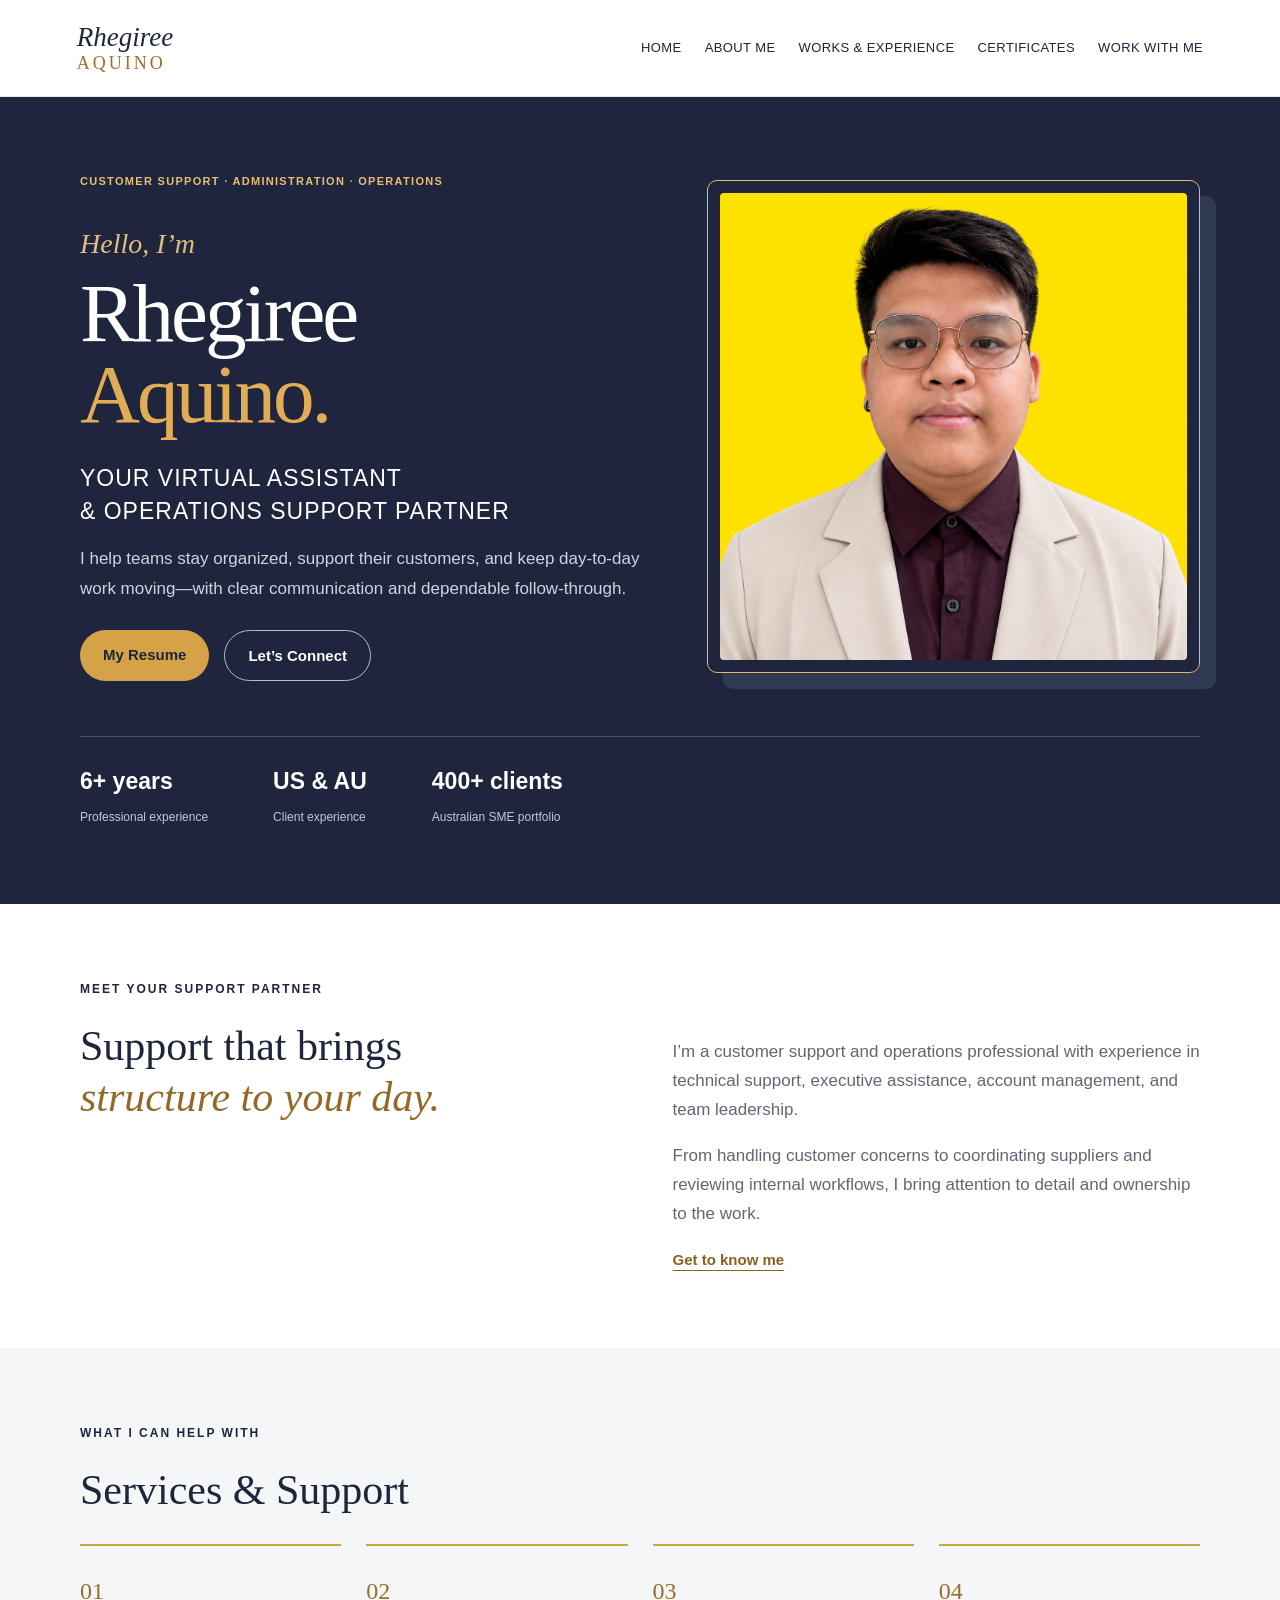
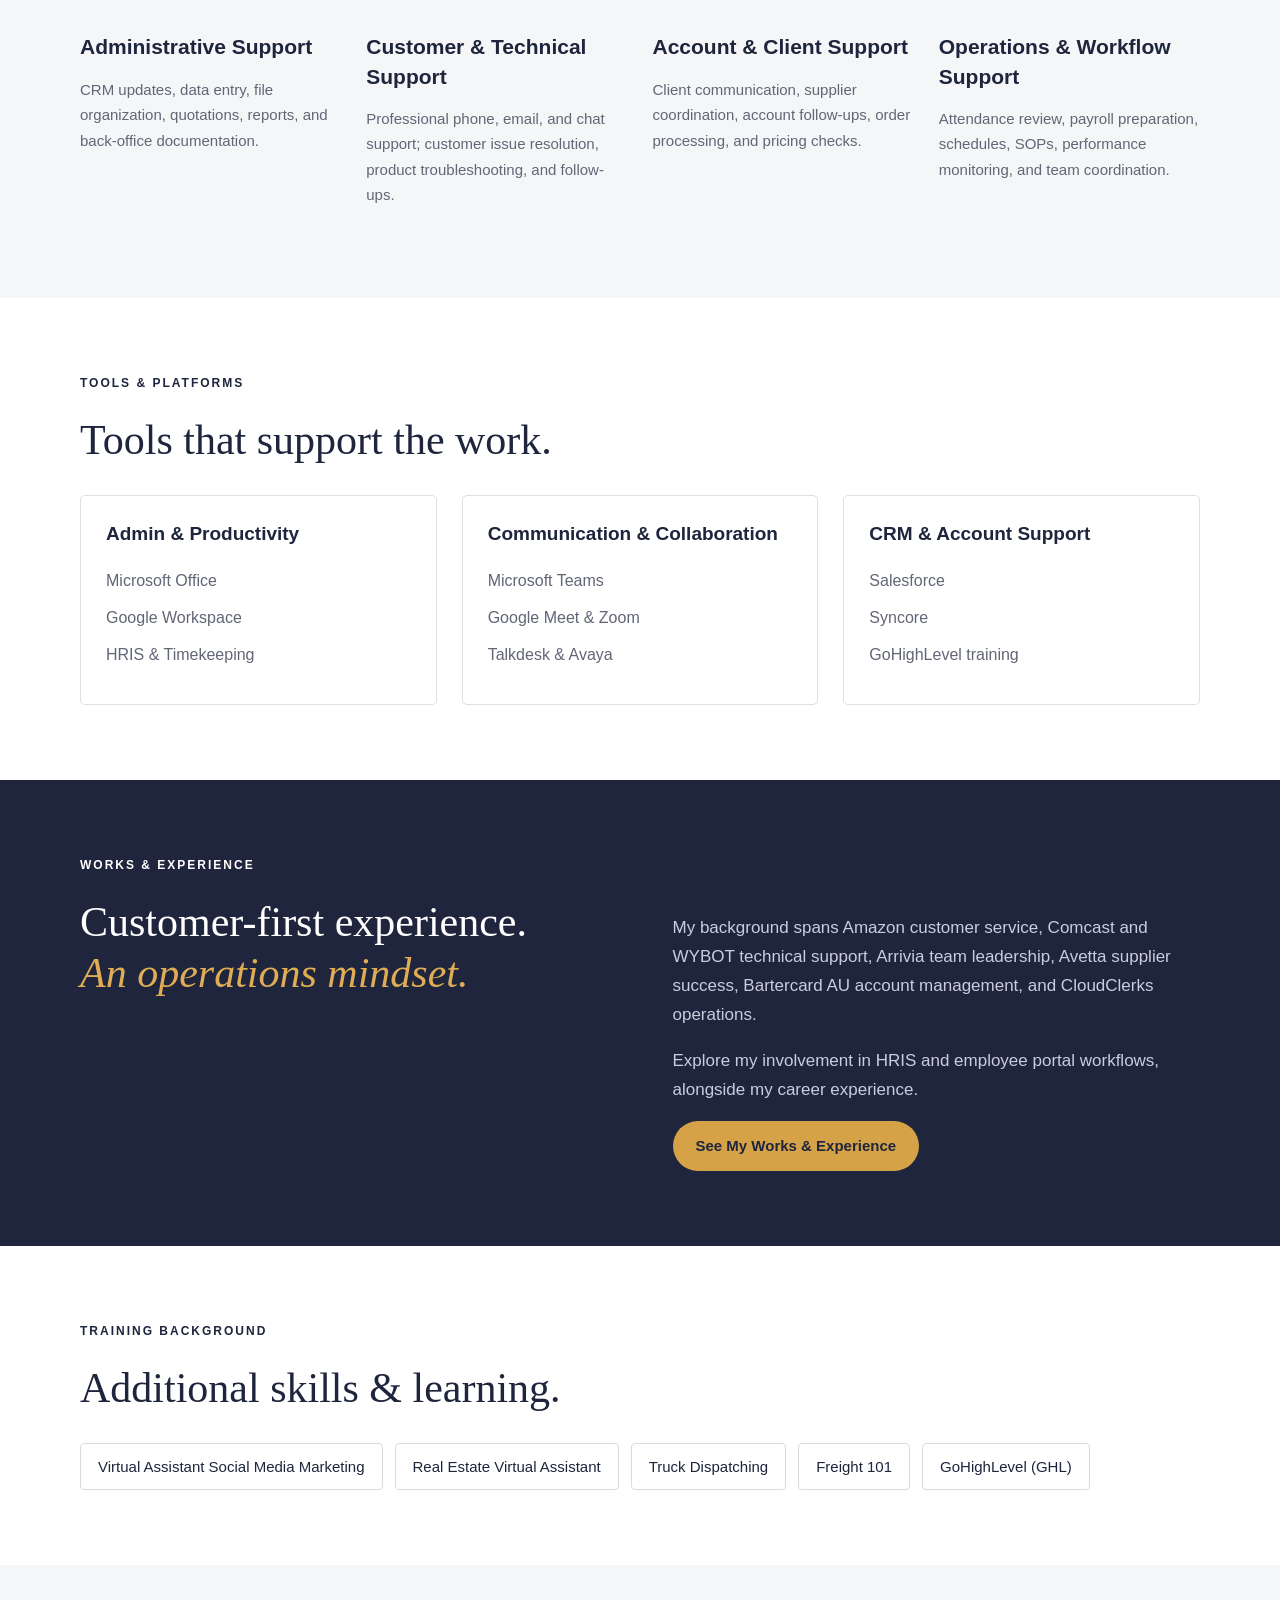
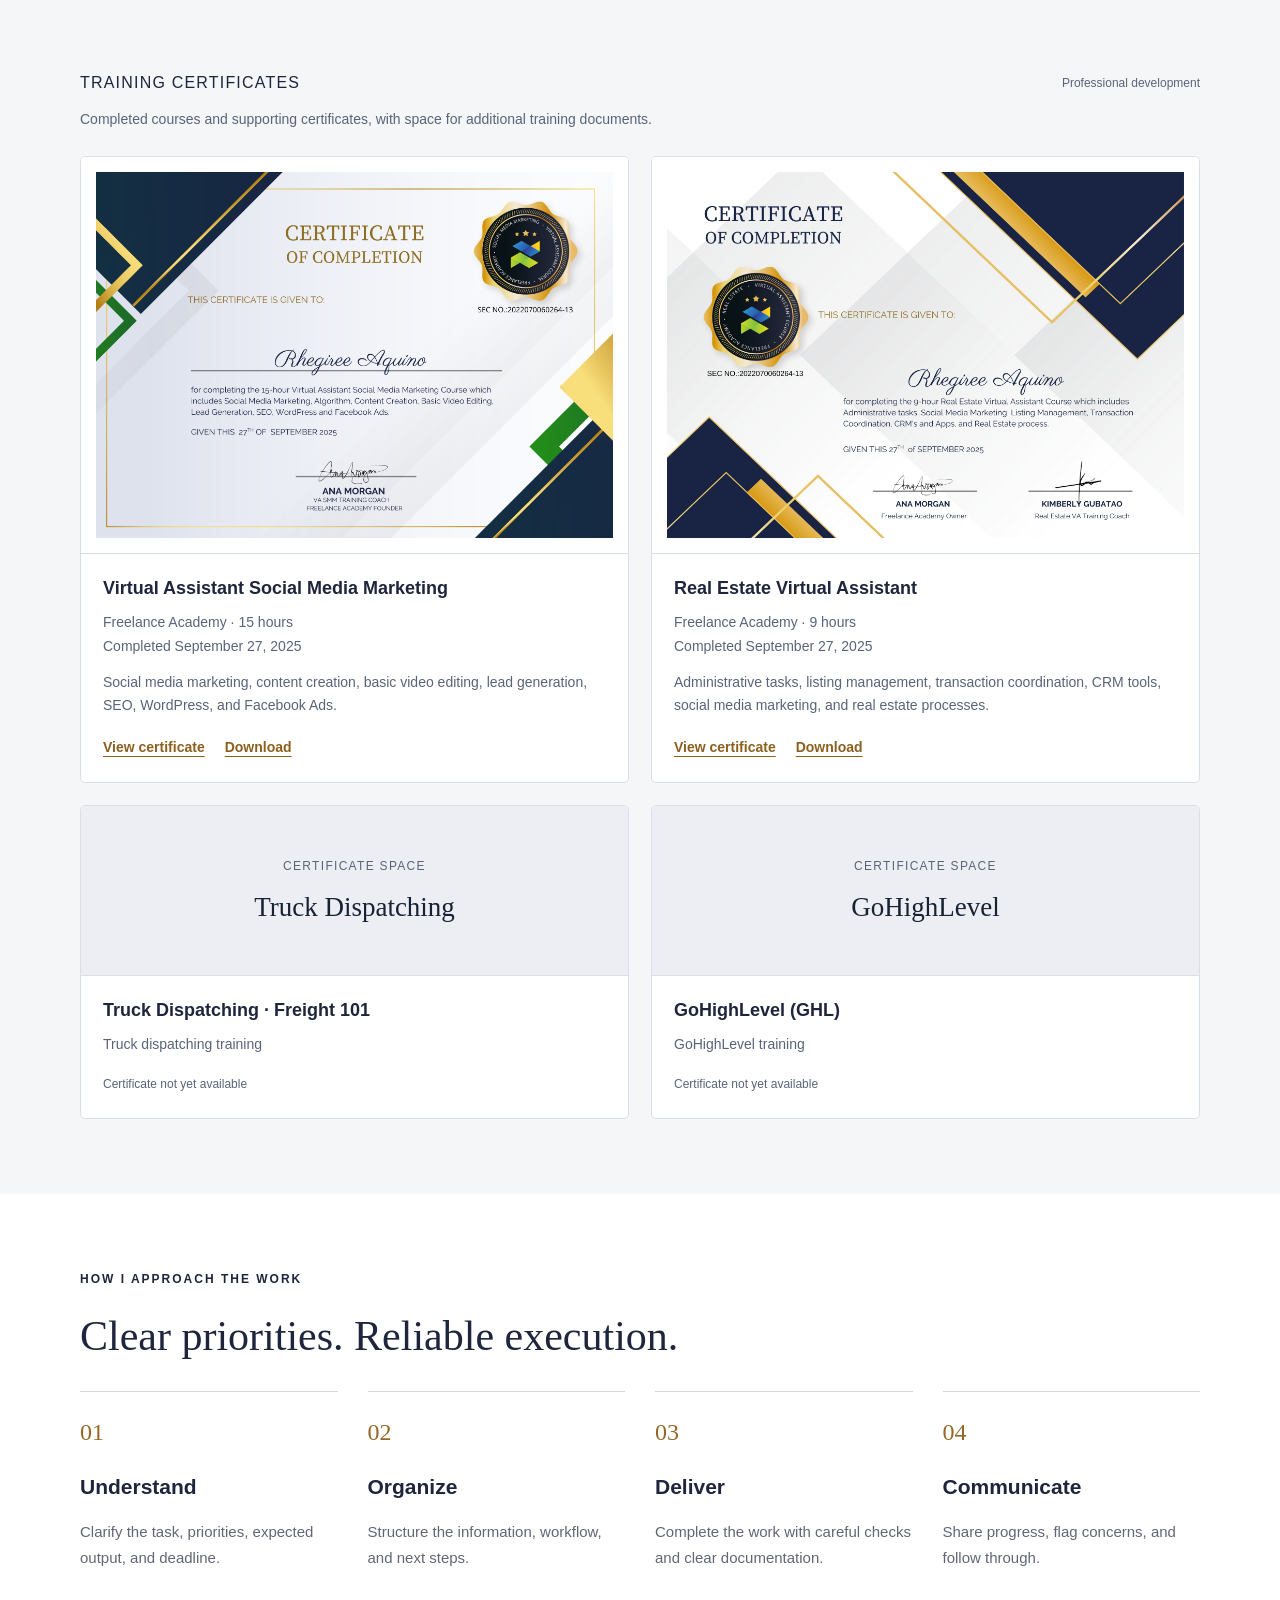
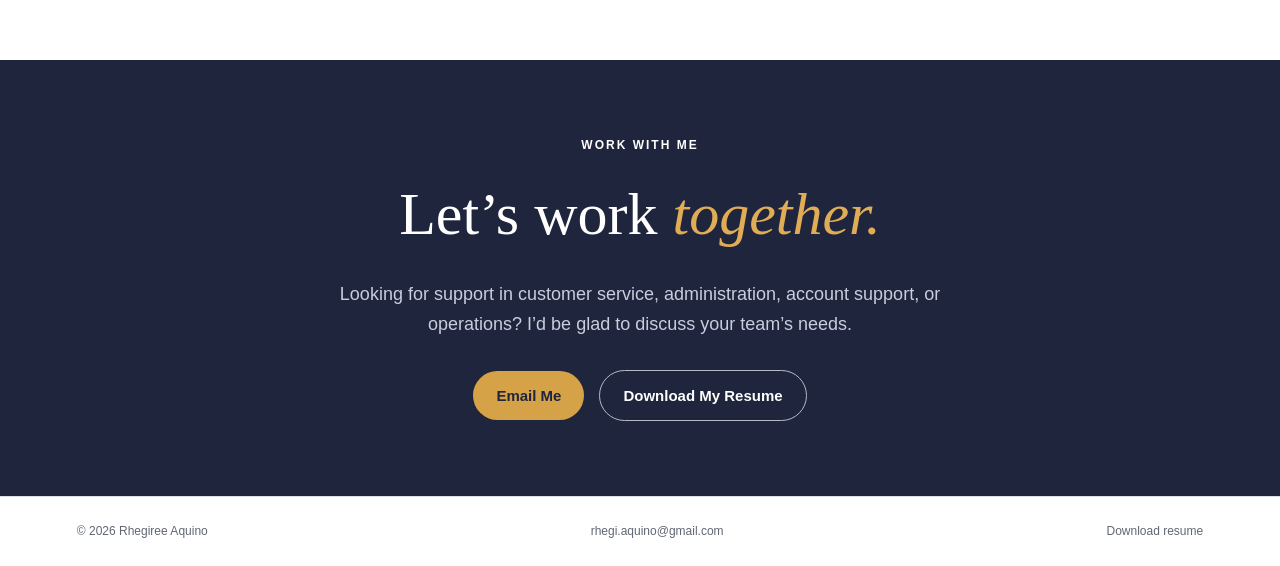
==== index.html @ da898e95 "Publish professional portfolio with resume and training certificates" ====
<!doctype html><html lang="en"><head><meta charset="utf-8"><meta name="viewport" content="width=device-width,initial-scale=1"><title>Rhegiree Aquino | Virtual Assistant &amp; Operations Support</title><meta name="description" content="Rhegiree Aquino’s professional VA portfolio: customer support, administration, operations, project experience, training certificates and downloadable resume."><link rel="icon" href="data:image/svg+xml,%3Csvg xmlns='http://www.w3.org/2000/svg' viewBox='0 0 40 40'%3E%3Crect width='40' height='40' rx='5' fill='%231d253c'/%3E%3Ctext x='7' y='28' font-family='Georgia' font-size='25' fill='%23d3a044'%3ER.%3C/text%3E%3C/svg%3E"><link rel="stylesheet" href="blog.css"><link rel="stylesheet" href="portfolio.css"></head><body><a class="skip" href="#main">Skip to content</a><header class="portfolio-header"><a class="signature" href="index.html">Rhegiree <span>Aquino</span></a><nav aria-label="Main navigation"><a href="index.html">Home</a><a href="profile.html">About Me</a><a href="works.html">Works &amp; Experience</a><a href="index.html#certificates">Certificates</a><a href="contact.html">Work With Me</a></nav></header><main id="main" class="portfolio-main"><section class="portfolio-hero"><div class="portrait-hero-grid"><div class="portrait-hero-copy"><div class="hero-label">CUSTOMER SUPPORT · ADMINISTRATION · OPERATIONS</div><p class="hello">Hello, I’m</p><h1>Rhegiree<br><span>Aquino.</span></h1><h2>Your Virtual Assistant<br>&amp; Operations Support Partner</h2><p class="hero-description">I help teams stay organized, support their customers, and keep day-to-day work moving—with clear communication and dependable follow-through.</p><div class="hero-actions"><a class="gold-button" href="Rhegiree-Aquino-Resume.pdf" download>My Resume</a><a class="light-button" href="contact.html">Let’s Connect</a></div></div><div class="portrait-frame"><img src="rhegiree-aquino.png" alt="Rhegiree Aquino" width="1254" height="1254" fetchpriority="high"></div></div><div class="hero-facts"><div><strong>6+ years</strong><span>Professional experience</span></div><div><strong>US &amp; AU</strong><span>Client experience</span></div><div><strong>400+ clients</strong><span>Australian SME portfolio</span></div></div></section><section class="intro-section"><p class="section-kicker">MEET YOUR SUPPORT PARTNER</p><div class="split"><h2>Support that brings<br><em>structure to your day.</em></h2><div><p>I’m a customer support and operations professional with experience in technical support, executive assistance, account management, and team leadership.</p><p>From handling customer concerns to coordinating suppliers and reviewing internal workflows, I bring attention to detail and ownership to the work.</p><a class="text-link" href="profile.html">Get to know me</a></div></div></section><section class="services-section"><p class="section-kicker">WHAT I CAN HELP WITH</p><h2>Services &amp; Support</h2><div class="services-grid"><article><span class="service-no">01</span><h3>Administrative Support</h3><p>CRM updates, data entry, file organization, quotations, reports, and back-office documentation.</p></article><article><span class="service-no">02</span><h3>Customer &amp; Technical Support</h3><p>Professional phone, email, and chat support; customer issue resolution, product troubleshooting, and follow-ups.</p></article><article><span class="service-no">03</span><h3>Account &amp; Client Support</h3><p>Client communication, supplier coordination, account follow-ups, order processing, and pricing checks.</p></article><article><span class="service-no">04</span><h3>Operations &amp; Workflow Support</h3><p>Attendance review, payroll preparation, schedules, SOPs, performance monitoring, and team coordination.</p></article></div></section><section class="tools-section"><p class="section-kicker">TOOLS &amp; PLATFORMS</p><h2>Tools that support the work.</h2><div class="tool-groups"><article><h3>Admin &amp; Productivity</h3><span>Microsoft Office</span><span>Google Workspace</span><span>HRIS &amp; Timekeeping</span></article><article><h3>Communication &amp; Collaboration</h3><span>Microsoft Teams</span><span>Google Meet &amp; Zoom</span><span>Talkdesk &amp; Avaya</span></article><article><h3>CRM &amp; Account Support</h3><span>Salesforce</span><span>Syncore</span><span>GoHighLevel training</span></article></div></section><section class="work-preview"><p class="section-kicker">WORKS &amp; EXPERIENCE</p><div class="split"><h2>Customer-first experience.<br><em>An operations mindset.</em></h2><div><p>My background spans Amazon customer service, Comcast and WYBOT technical support, Arrivia team leadership, Avetta supplier success, Bartercard AU account management, and CloudClerks operations.</p><p>Explore my involvement in HRIS and employee portal workflows, alongside my career experience.</p><a class="gold-button" href="works.html">See My Works &amp; Experience</a></div></div></section><section class="training-section"><p class="section-kicker">TRAINING BACKGROUND</p><h2>Additional skills &amp; learning.</h2><div class="training-chips"><span>Virtual Assistant Social Media Marketing</span><span>Real Estate Virtual Assistant</span><span>Truck Dispatching</span><span>Freight 101</span><span>GoHighLevel (GHL)</span></div></section><section id="certificates" class="certificates"><div class="section-label"><h2>Training certificates</h2><span>Professional development</span></div><p class="cert-intro">Completed courses and supporting certificates, with space for additional training documents.</p><div class="certificate-grid"><article class="certificate-card"><a class="certificate-image" href="social-media-marketing.png" target="_blank" rel="noopener" aria-label="View Virtual Assistant Social Media Marketing certificate"><img src="social-media-marketing.png" alt="Certificate of completion awarded to Rhegiree Aquino for Virtual Assistant Social Media Marketing, dated September 27, 2025" loading="lazy" width="1888" height="1334"></a><div class="certificate-info"><h3>Virtual Assistant Social Media Marketing</h3><p>Freelance Academy · 15 hours<br>Completed September 27, 2025</p><p>Social media marketing, content creation, basic video editing, lead generation, SEO, WordPress, and Facebook Ads.</p><div class="certificate-actions"><a href="social-media-marketing.png" target="_blank" rel="noopener">View certificate</a><a href="social-media-marketing.png" download>Download</a></div></div></article><article class="certificate-card"><a class="certificate-image" href="real-estate-va.png" target="_blank" rel="noopener" aria-label="View Real Estate Virtual Assistant certificate"><img src="real-estate-va.png" alt="Certificate of completion awarded to Rhegiree Aquino for Real Estate Virtual Assistant, dated September 27, 2025" loading="lazy" width="1888" height="1334"></a><div class="certificate-info"><h3>Real Estate Virtual Assistant</h3><p>Freelance Academy · 9 hours<br>Completed September 27, 2025</p><p>Administrative tasks, listing management, transaction coordination, CRM tools, social media marketing, and real estate processes.</p><div class="certificate-actions"><a href="real-estate-va.png" target="_blank" rel="noopener">View certificate</a><a href="real-estate-va.png" download>Download</a></div></div></article><article class="certificate-card"><div class="certificate-preview"><span>Certificate space</span><p>Truck Dispatching</p></div><div class="certificate-info"><h3>Truck Dispatching · Freight 101</h3><p>Truck dispatching training</p><span>Certificate not yet available</span></div></article><article class="certificate-card"><div class="certificate-preview"><span>Certificate space</span><p>GoHighLevel</p></div><div class="certificate-info"><h3>GoHighLevel (GHL)</h3><p>GoHighLevel training</p><span>Certificate not yet available</span></div></article></div></section><section class="how-section"><p class="section-kicker">HOW I APPROACH THE WORK</p><h2>Clear priorities. Reliable execution.</h2><div class="how-grid"><article><span>01</span><h3>Understand</h3><p>Clarify the task, priorities, expected output, and deadline.</p></article><article><span>02</span><h3>Organize</h3><p>Structure the information, workflow, and next steps.</p></article><article><span>03</span><h3>Deliver</h3><p>Complete the work with careful checks and clear documentation.</p></article><article><span>04</span><h3>Communicate</h3><p>Share progress, flag concerns, and follow through.</p></article></div></section><section class="portfolio-contact"><p class="section-kicker">WORK WITH ME</p><h2>Let’s work <em>together.</em></h2><p>Looking for support in customer service, administration, account support, or operations? I’d be glad to discuss your team’s needs.</p><a class="gold-button" href="mailto:rhegi.aquino@gmail.com">Email Me</a><a class="light-button" href="Rhegiree-Aquino-Resume.pdf" download>Download My Resume</a></section></main><footer><span>© 2026 Rhegiree Aquino</span><a href="mailto:rhegi.aquino@gmail.com">rhegi.aquino@gmail.com</a><a href="Rhegiree-Aquino-Resume.pdf" download>Download resume</a></footer></body></html>
---- blog.css ----
:root{--ink:#172235;--muted:#596479;--blue:#1e45c8;--line:#d9dfe9;--bg:#fff;--paper:#f3f6fc}*{box-sizing:border-box}html{scroll-behavior:smooth}body{margin:0;background:var(--bg);color:var(--ink);font-family:Arial,Helvetica,sans-serif;font-size:16px;line-height:1.7}a{color:inherit;text-decoration:none}a:hover{text-decoration:underline}a:focus-visible{outline:3px solid var(--blue);outline-offset:5px}.skip{position:absolute;top:-60px;padding:10px;background:white}.skip:focus{top:0}header,main,footer{max-width:1250px;margin:auto;padding-inline:5%}.masthead{padding:32px 0 26px;display:flex;align-items:center;gap:25px}.wordmark{font-family:Georgia,serif;font-size:64px;font-weight:bold;letter-spacing:-4px;line-height:1}.wordmark span{color:var(--blue)}.masthead p{color:var(--muted);font-size:14px;line-height:1.5;padding-left:25px;border-left:1px solid var(--line);margin:0}.resume{display:inline-block;padding:10px 17px;background:var(--blue);color:white;border-radius:4px;font-size:14px;font-weight:600}.masthead .resume{margin-left:auto}nav{display:flex;gap:30px;border-top:2px solid var(--ink);border-bottom:1px solid var(--line);padding:14px 0;font-size:14px;flex-wrap:wrap}.intro-strip{display:flex;justify-content:space-between;gap:20px;margin:30px 0 32px;font-size:11px;letter-spacing:1.2px;color:var(--muted)}.intro-strip span:last-child{letter-spacing:0;font-size:12px}.blog-layout{display:grid;grid-template-columns:minmax(0,2.25fr) minmax(240px,1fr);gap:55px}.post{padding:24px 0 30px}.post-meta{display:flex;gap:16px;align-items:center;color:var(--blue);font-size:12px;font-weight:bold;letter-spacing:.3px}.post-meta span{color:var(--muted);font-weight:400}.post h1,.post h3{font-family:Georgia,'Times New Roman',serif;font-weight:400;letter-spacing:-1px;line-height:1.14;margin:17px 0}.post h1{font-size:clamp(36px,4.5vw,58px)}.post h3{font-size:32px}.post p{color:var(--muted);margin:0 0 19px;max-width:630px}.featured{border-bottom:1px solid var(--line);padding-top:0;padding-bottom:38px}.featured>p{font-size:19px}.read{display:inline-block;font-size:14px;font-weight:bold;color:var(--blue);text-decoration:underline;text-underline-offset:5px}.section-label{display:flex;justify-content:space-between;align-items:center;padding-top:33px;gap:15px}.section-label h2{font-size:14px;margin:0;text-transform:uppercase;letter-spacing:1.2px}.section-label span{font-size:12px;color:var(--muted)}#projects{border-bottom:1px solid var(--line)}.two-posts{display:grid;grid-template-columns:1fr 1fr;gap:26px}.two-posts h3{font-size:28px}.two-posts p{font-size:15px}.sidebar{border-left:1px solid var(--line);padding-left:30px}.label{font-size:11px;letter-spacing:1.5px;font-weight:700;color:var(--muted);margin:0 0 20px}.initial{width:85px;height:85px;display:flex;align-items:center;justify-content:center;background:var(--blue);font-family:Georgia,serif;font-size:32px;color:white;border-radius:50%;margin-bottom:22px}.about h2{font-family:Georgia,serif;font-size:28px;font-weight:400;margin:0 0 12px}.about p:not(.label){color:var(--muted);font-size:14px}.sidebar-note{border-top:1px solid var(--line);margin-top:30px;padding-top:25px}.sidebar-note p:not(.label){font-size:14px}.sidebar-note strong{font-weight:600}dl{margin:0}dt{font-family:Georgia,serif;font-size:25px}dd{font-size:12px;color:var(--muted);margin:0 0 19px}.career-note{background:var(--paper);padding:28px;margin-top:20px}.career-note h2{font-family:Georgia,serif;font-size:27px;line-height:1.3;font-weight:400;margin:0 0 15px}.career-note p:not(.label){font-size:15px;color:var(--muted)}.contact{border-top:2px solid var(--ink);margin:55px 0 45px;padding-top:30px;display:grid;grid-template-columns:1.4fr 1fr;gap:45px}.contact h2{font-family:Georgia,serif;font-size:35px;line-height:1.2;font-weight:400;margin:0 0 15px}.contact p:not(.label){font-size:15px;color:var(--muted)}.contact>div:last-child{display:flex;flex-direction:column;align-items:flex-start;gap:15px;justify-content:center}.contact-email{font-size:18px;overflow-wrap:anywhere}footer{border-top:1px solid var(--line);padding-block:20px 30px;display:flex;justify-content:space-between;gap:20px;color:var(--muted);font-size:12px}.article-page{max-width:920px;padding-top:38px}.back{display:inline-block;font-size:14px;color:var(--blue);margin-bottom:36px}.article-page>h1{font-family:Georgia,serif;font-weight:400;font-size:clamp(36px,5vw,57px);line-height:1.12;letter-spacing:-1.3px;margin:20px 0}.article-deck{font-size:21px;color:var(--muted);line-height:1.6}.byline{font-size:13px;border-bottom:1px solid var(--line);padding:10px 0 24px;margin-bottom:30px;color:var(--muted)}.article-body{font-family:Georgia,serif;font-size:19px;line-height:1.85}.article-body h2{font-size:29px;line-height:1.3;font-weight:400;margin:32px 0 15px}.article-body p{margin:0 0 21px}.article-end{background:var(--paper);padding:25px;margin-top:40px}.article-end h2{font-size:23px;margin:0}.article-end p{color:var(--muted);font-size:15px}.article-end .read{margin-right:25px}.related{padding:35px 0 45px}.related a{display:block;padding:13px 0;border-bottom:1px solid var(--line);font-family:Georgia,serif;font-size:22px}@media(max-width:800px){.blog-layout{gap:30px;grid-template-columns:minmax(0,1.8fr) minmax(200px,1fr)}.sidebar{padding-left:20px}.two-posts{grid-template-columns:1fr;gap:0}.two-posts .post:first-child{border-bottom:1px solid var(--line)}.contact{gap:25px}}@media(max-width:600px){header,main,footer{padding-inline:6%}.masthead{padding-top:24px;gap:15px;flex-wrap:wrap}.wordmark{font-size:50px}.masthead p{padding-left:16px;font-size:12px}.masthead .resume{font-size:12px;padding:8px 12px}nav{gap:12px 20px;font-size:13px}.intro-strip{margin-block:25px;flex-direction:column;gap:7px}.blog-layout{grid-template-columns:1fr}.post h1{font-size:41px}.post h3{font-size:30px}.section-label{align-items:flex-start;flex-direction:column;gap:5px}.sidebar{border-left:0;border-top:1px solid var(--line);padding:28px 0 0}.about{background:var(--paper);padding:24px}.contact{grid-template-columns:1fr;gap:15px}.contact h2{font-size:30px}.contact-email{font-size:17px}footer{flex-direction:column;gap:5px}.article-body{font-size:18px}.article-page>h1{font-size:39px}.article-deck{font-size:19px}.post-meta{flex-wrap:wrap;gap:5px 14px}}@media(prefers-reduced-motion:reduce){html{scroll-behavior:auto}}

.certificates{margin-top:45px;padding-top:8px}.cert-intro{font-size:14px;color:#596479;margin:15px 0 24px}.certificate-grid{display:grid;grid-template-columns:1fr 1fr;gap:22px}.certificate-card{border:1px solid #d9dfe9;border-radius:5px;overflow:hidden;background:white}.certificate-preview{min-height:170px;display:flex;flex-direction:column;justify-content:center;align-items:center;padding:25px;background:#f3f6fc;border-bottom:1px solid #d9dfe9;text-align:center}.certificate-preview>span{font-size:12px;text-transform:uppercase;letter-spacing:1.3px;color:#596479}.certificate-preview>p{font-family:Georgia,serif;font-size:27px;line-height:1.3;color:#172235;margin:14px 0 0}.certificate-info{padding:22px}.certificate-info h3{font-size:18px;line-height:1.4;margin:0 0 10px}.certificate-info p{font-size:14px;color:#596479;margin:0 0 12px}.certificate-info>span{font-size:12px;color:#596479}.certificates .section-label{display:flex;justify-content:space-between;gap:20px;align-items:center}.certificates .section-label h2{font-size:14px;margin:0;text-transform:uppercase;letter-spacing:1.2px}.certificates .section-label>span{font-size:12px;color:#596479}@media(max-width:600px){.certificate-grid{grid-template-columns:1fr}.certificates .section-label{flex-direction:column;align-items:flex-start;gap:8px}.certificate-preview{min-height:150px}}

.certificate-image{display:block;background:#f3f6fc;border-bottom:1px solid #d9dfe9;padding:12px}.certificate-image img{display:block;width:100%;height:auto;object-fit:contain}.certificate-actions{display:flex;gap:20px;flex-wrap:wrap;margin-top:18px}.certificate-actions a{font-size:14px;font-weight:600;color:#1e45c8;text-decoration:underline;text-underline-offset:4px}

.profile-actions{display:flex;gap:25px;align-items:center;flex-wrap:wrap;margin:25px 0 35px}.blog-experience>h2{font-family:Georgia,serif;font-size:30px;font-weight:400}.blog-experience article{padding:24px 0;border-bottom:1px solid #d9dfe9}.blog-experience .when{font-size:12px;letter-spacing:1px;color:#596479;margin-bottom:8px}.blog-experience h3{font-size:21px;margin:0 0 6px}.blog-experience .company{font-size:14px;font-weight:bold;color:#1e45c8;margin:0 0 10px}.blog-experience article p:last-child{font-size:16px;color:#596479;margin-bottom:0}.blog-experience summary{padding:20px 0;cursor:pointer;color:#1e45c8;font-size:15px;font-weight:600}.article-body h3{font-family:Arial,sans-serif;font-size:19px;margin:25px 0 10px}.article-page>.certificates{margin-bottom:35px}
---- portfolio.css ----
:root{--ink:#1e253c;--muted:#626675;--blue:#8b601e;--paper:#f5f6f8;--gold:#d6a247;--navy:#1e253c}body{background:white;color:var(--ink)}.portfolio-header{max-width:none;padding:22px 6%;display:flex;align-items:center;justify-content:space-between;gap:25px;background:white;border-bottom:1px solid #e5e5e7}.signature{font-family:Georgia,serif;font-size:27px;font-style:italic;line-height:1.15}.signature span{display:block;font-style:normal;font-size:18px;letter-spacing:3px;text-transform:uppercase;color:#9b702b}.portfolio-header nav{border:0;padding:0;gap:23px;font-size:13px;text-transform:uppercase;letter-spacing:.4px}.portfolio-main{max-width:none;padding:0}.portfolio-main>section{padding:75px max(6%,calc((100vw - 1120px)/2))}.portfolio-hero{background:var(--navy);color:white;position:relative}.hero-label,.section-kicker{font-family:Arial,sans-serif;font-size:12px;font-weight:700;letter-spacing:2px;margin:0 0 22px}.hero-label{color:#e5bd76}.hello{font-family:Georgia,serif;font-style:italic;font-size:28px;margin:30px 0 5px;color:#dfbd84}.portfolio-hero h1{font-family:Georgia,serif;font-size:clamp(64px,8.3vw,112px);line-height:.97;letter-spacing:-3px;font-weight:400;margin:0 0 28px}.portfolio-hero h1 span{color:#e0ad56}.portfolio-hero h2{font-family:Arial,sans-serif;position:absolute;left:53%;top:190px;font-size:clamp(22px,2.4vw,34px);line-height:1.4;letter-spacing:1px;font-weight:500;max-width:40%;text-transform:uppercase}.hero-description{position:absolute;left:53%;top:310px;max-width:34%;font-size:18px;color:#cfd3e0;line-height:1.8}.hero-actions{display:flex;gap:15px;flex-wrap:wrap}.gold-button,.light-button{display:inline-block;padding:12px 23px;border-radius:28px;font-size:15px;font-weight:bold}.gold-button{background:var(--gold);color:var(--navy)}.light-button{border:1px solid #b7bac7;color:inherit}.hero-facts{display:flex;gap:65px;margin-top:55px;padding-top:25px;border-top:1px solid #495066}.hero-facts strong{display:block;font-size:23px;font-weight:600}.hero-facts span{font-size:12px;color:#c4c8d5}.split{display:grid;grid-template-columns:1fr 1fr;gap:65px}.portfolio-main h2{font-family:Georgia,serif;font-size:42px;font-weight:400;line-height:1.22;margin:0 0 28px}.portfolio-main h2 em{color:#946926}.split p{color:var(--muted);font-size:17px}.text-link{color:#8b601e;font-size:15px;font-weight:bold;text-decoration:underline;text-underline-offset:5px}.services-section{background:#f5f6f8}.services-grid{display:grid;grid-template-columns:repeat(4,1fr);gap:25px}.services-grid article{border-top:2px solid #d6a247;padding-top:25px}.service-no{font-family:Georgia,serif;font-size:24px;color:#986e2c}.services-grid h3{font-size:21px;line-height:1.4;margin:20px 0 12px}.services-grid p{font-size:15px;color:var(--muted)}.tool-groups{display:grid;grid-template-columns:repeat(3,1fr);gap:25px}.tool-groups article{border:1px solid #dedfe5;padding:25px;border-radius:5px}.tool-groups h3{font-size:19px;line-height:1.4;margin:0 0 20px}.tool-groups span{display:block;font-size:16px;margin:10px 0;color:var(--muted)}.work-preview{background:var(--navy);color:white}.work-preview .split p{color:#c9cddd}.work-preview h2 em{color:#e0ad56}.training-chips{display:flex;gap:12px;flex-wrap:wrap}.training-chips span{padding:10px 17px;border:1px solid #d9dbe3;border-radius:4px;font-size:15px}.portfolio-main>.certificates{margin-top:0;background:#f5f6f8}.certificate-actions a{color:#8b601e}.certificate-preview{background:#eceef3}.certificate-grid{grid-template-columns:repeat(2,1fr)}.certificate-image{padding:15px;background:white}.how-grid{display:grid;grid-template-columns:repeat(4,1fr);gap:30px}.how-grid article{border-top:1px solid #d5d7df;padding-top:20px}.how-grid span{font-family:Georgia,serif;font-size:24px;color:#946926}.how-grid h3{font-size:21px;margin:16px 0 10px}.how-grid p{font-size:15px;color:var(--muted)}.portfolio-contact{background:var(--navy);color:white;text-align:center}.portfolio-contact h2{font-size:60px}.portfolio-contact h2 em{color:#e0ad56}.portfolio-contact p:not(.section-kicker){max-width:640px;margin:0 auto 30px;color:#c9cddd;font-size:18px}.portfolio-contact .light-button{margin-left:15px}.article-page{max-width:1100px;padding-top:60px}.article-page>h1{font-family:Georgia,serif;font-size:55px}.article-page>.section-kicker{color:#8b601e}.resume{background:#d6a247;color:#1e253c;border-radius:28px}.article-body{font-family:Arial,sans-serif;font-size:17px}.article-body h2{font-family:Georgia,serif}.project-grid{display:grid;grid-template-columns:1fr 1fr;gap:25px;margin:35px 0}.project{padding:30px;background:#f5f6f8;border-top:3px solid #d6a247}.project h2{font-family:Georgia,serif;font-weight:400;font-size:28px}.project p{font-size:16px;color:var(--muted)}.project .section-kicker{font-size:11px}.contact-page{padding-bottom:70px}.contact-page h1 em{color:#986e2c}.contact-panel{padding:30px;background:#f5f6f8;margin:35px 0}.contact-panel>a{display:block;margin:13px 0;overflow-wrap:anywhere}.contact-panel .gold-button{display:inline-block}footer{max-width:none;padding:24px 6%;margin-top:45px}.portfolio-main+footer{margin-top:0}.article-page .article-end{margin-bottom:35px}.certificates .section-label h2{font-family:Arial,sans-serif;font-size:16px;margin-bottom:0}@media(max-width:950px){.portfolio-header{flex-direction:column;align-items:flex-start}.portfolio-header nav{gap:15px 22px}.portfolio-hero h2{position:static;max-width:none;font-size:25px;margin:25px 0 15px}.hero-description{position:static;max-width:650px}.services-grid{grid-template-columns:1fr 1fr}.split{gap:35px}.how-grid{grid-template-columns:1fr 1fr}.portfolio-main h2{font-size:35px}}@media(max-width:600px){.portfolio-header nav{font-size:11px;gap:12px 17px}.portfolio-main>section{padding:45px 6%}.hero-label{font-size:10px;letter-spacing:1.2px}.portfolio-hero h1{font-size:68px;letter-spacing:-2px}.portfolio-hero h2{font-size:21px}.hero-description{font-size:16px}.hero-facts{gap:25px;flex-wrap:wrap;margin-top:35px}.hero-facts strong{font-size:20px}.hero-facts span{font-size:11px}.split,.tool-groups,.services-grid,.certificate-grid,.project-grid{grid-template-columns:1fr}.split{gap:15px}.portfolio-main h2{font-size:33px}.portfolio-contact h2{font-size:44px}.portfolio-contact .light-button{margin:15px 0 0}.article-page>h1{font-size:38px}.article-page{padding-top:35px}.how-grid{gap:23px}.how-grid h3{font-size:18px}.project{padding:24px}.certificates .section-label{align-items:flex-start}}

.portfolio-main .portfolio-hero h2{font-family:Arial,sans-serif;font-size:clamp(22px,2.4vw,34px);font-weight:500;line-height:1.4;margin:0}@media(max-width:950px){.portfolio-main .portfolio-hero h2{font-size:25px;margin:25px 0 15px}}@media(max-width:600px){.portfolio-main .portfolio-hero h2{font-size:21px}}

.portrait-hero-grid{display:grid;grid-template-columns:1.15fr 1fr;gap:60px;align-items:center}.portfolio-main .portrait-hero-copy h2{position:static;max-width:none;font-size:23px;margin:25px 0 15px}.portrait-hero-copy .hero-description{position:static;max-width:none;font-size:17px;margin-bottom:25px}.portrait-hero-copy .hero-label{font-size:11px;letter-spacing:1.3px}.portrait-hero-copy h1{font-size:clamp(60px,6.5vw,88px)}.portrait-frame{border:1px solid #e3b66a;padding:12px;border-radius:10px;box-shadow:16px 16px 0 #303952}.portrait-frame img{display:block;width:100%;height:auto;border-radius:4px}.about-portrait{width:230px;height:230px;object-fit:cover;float:right;margin:0 0 25px 35px;border-radius:8px;border:6px solid #d6a247}.blog-experience{clear:both}@media(max-width:950px){.portrait-hero-grid{gap:30px}.portrait-hero-copy h1{font-size:65px}.portfolio-main .portrait-hero-copy h2{font-size:20px}}@media(max-width:680px){.portrait-hero-grid{grid-template-columns:1fr}.portrait-frame{max-width:370px;margin:10px auto 0;box-shadow:9px 9px 0 #303952}.portrait-hero-copy h1{font-size:68px}.about-portrait{float:none;display:block;width:200px;height:200px;margin:0 0 30px}.hero-facts{margin-top:38px}}
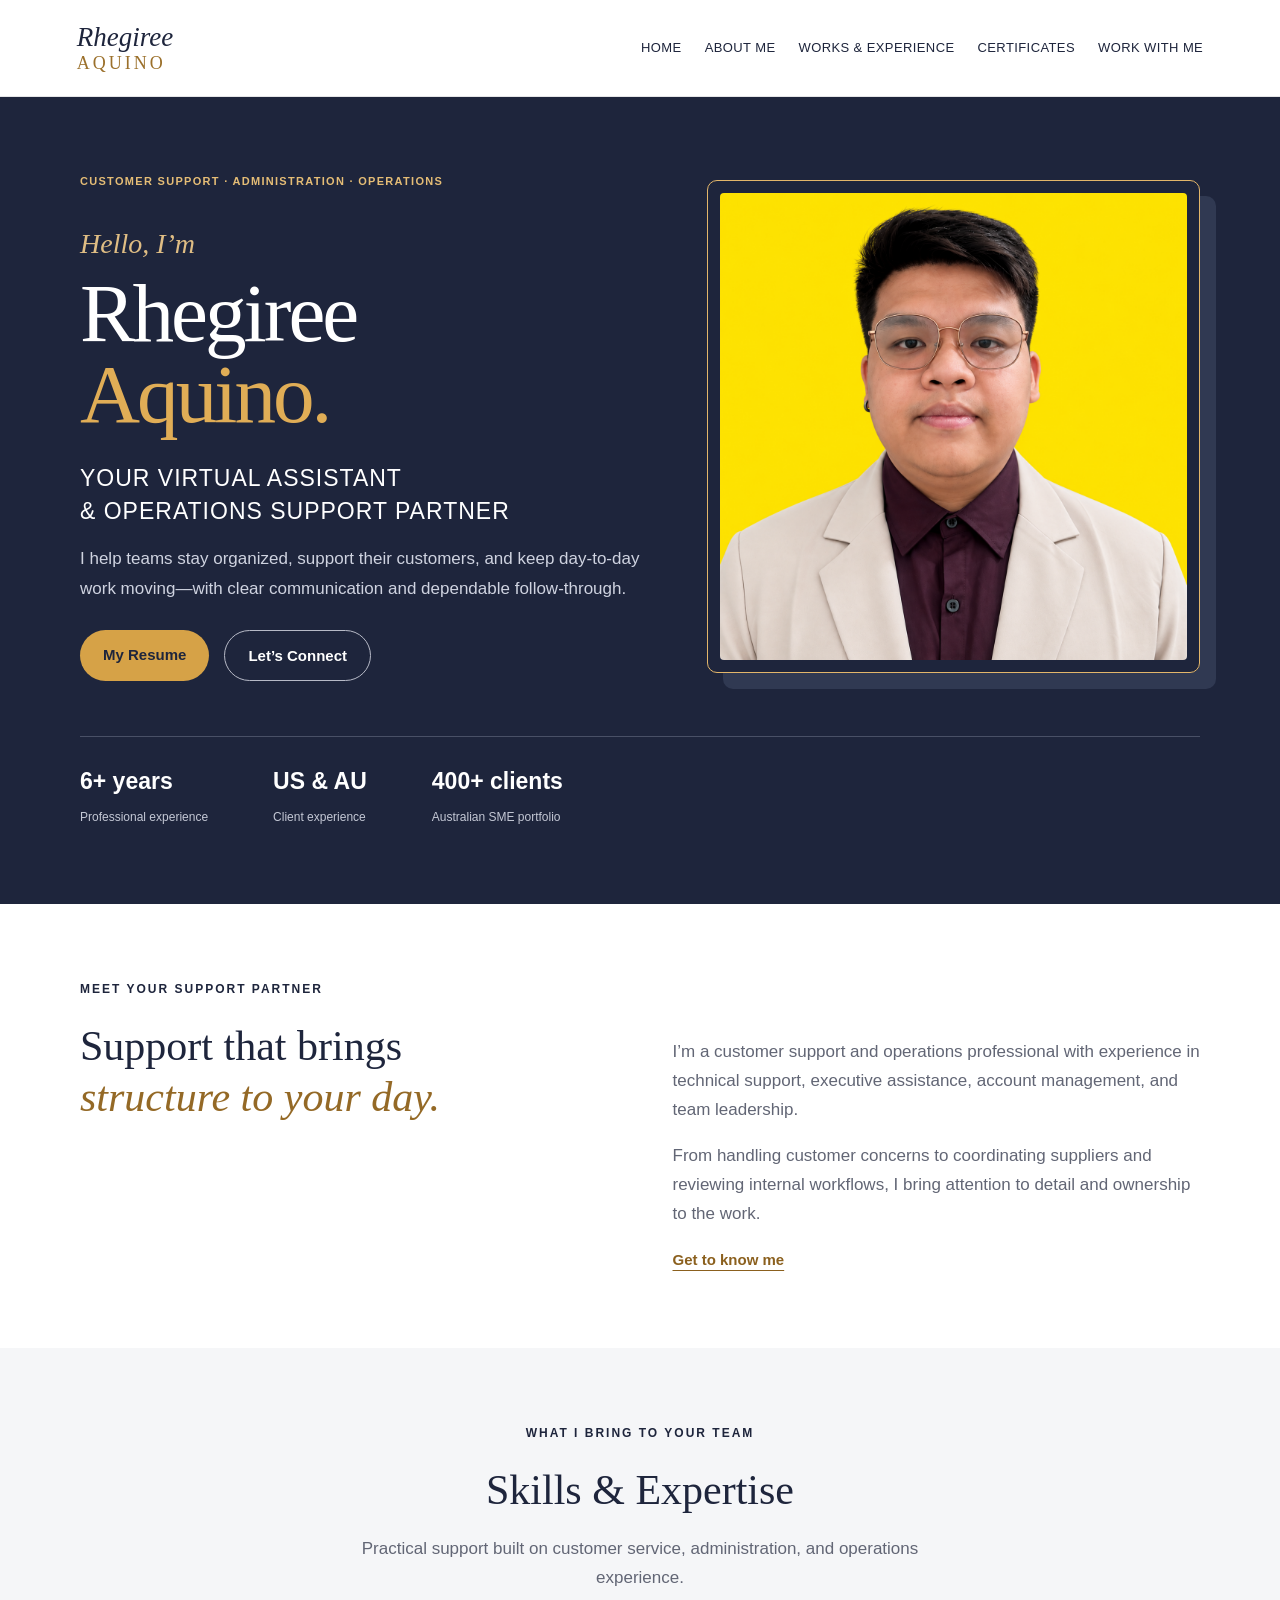
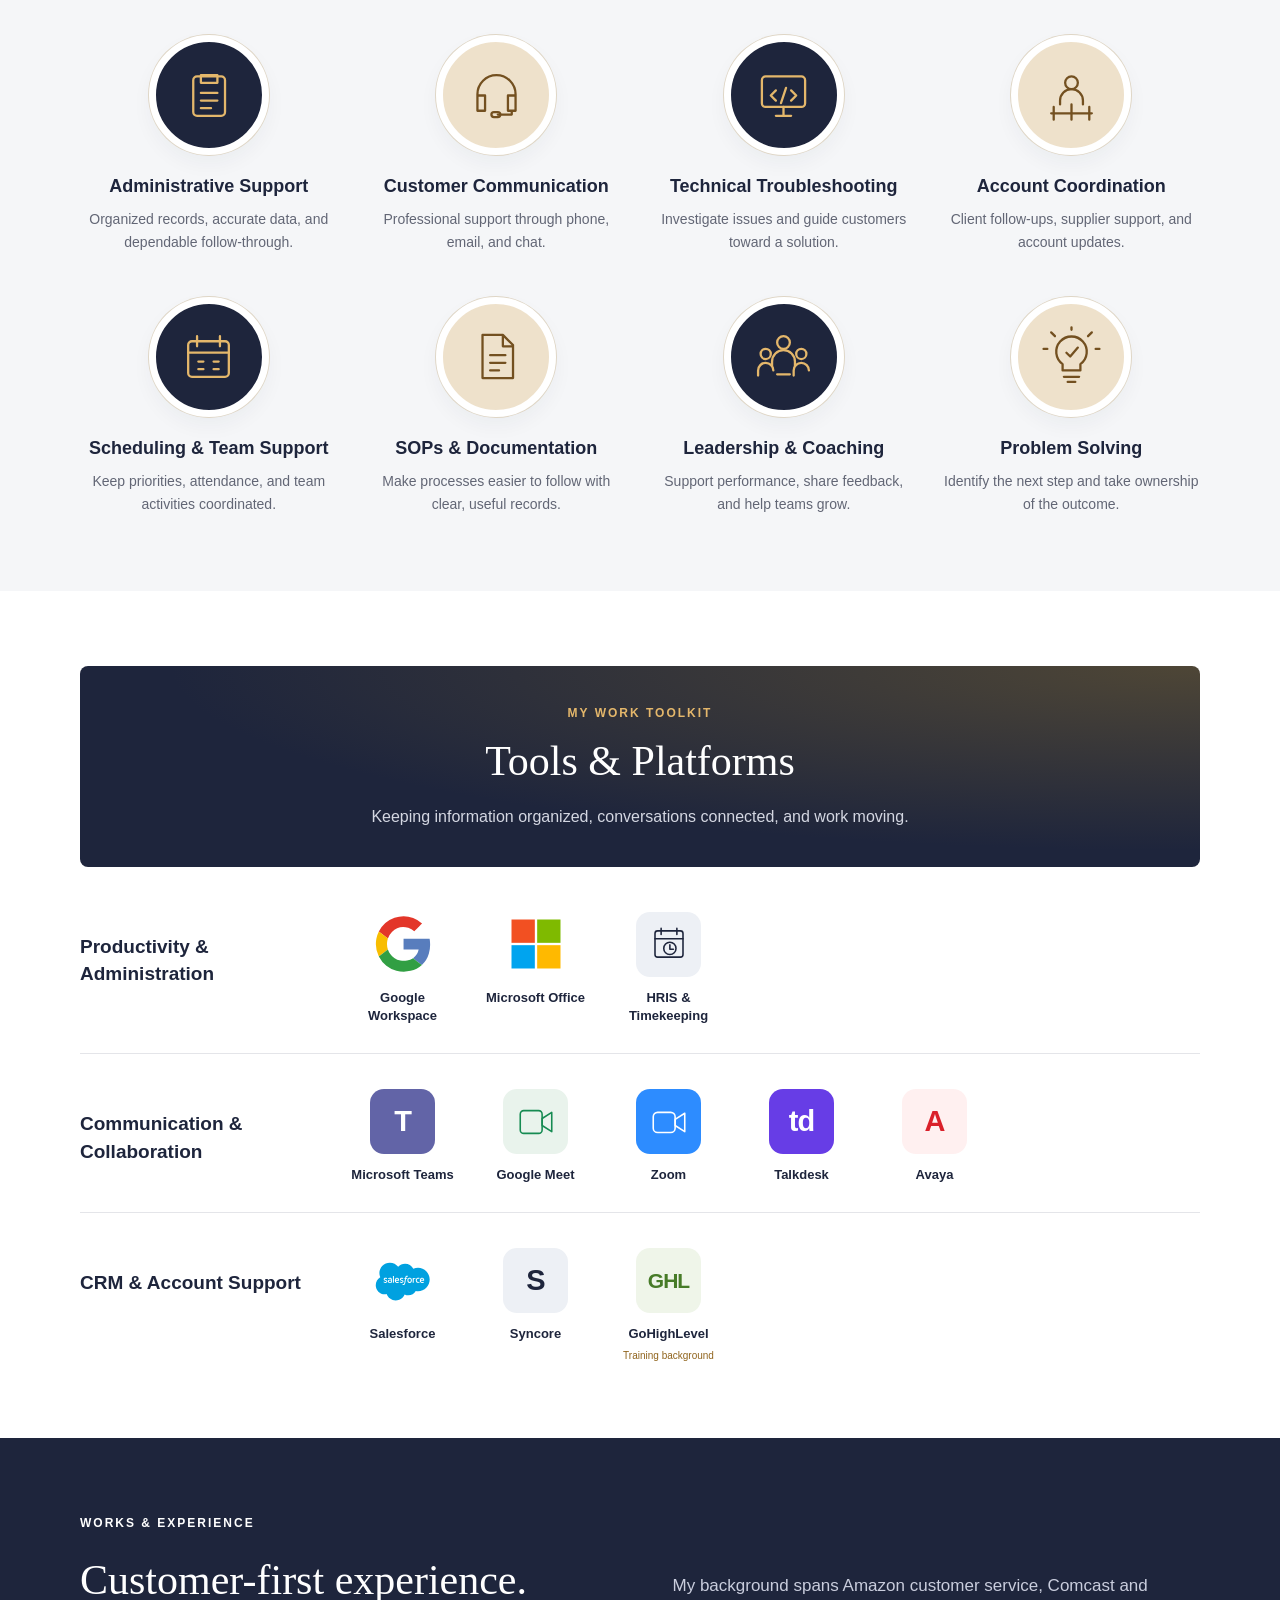
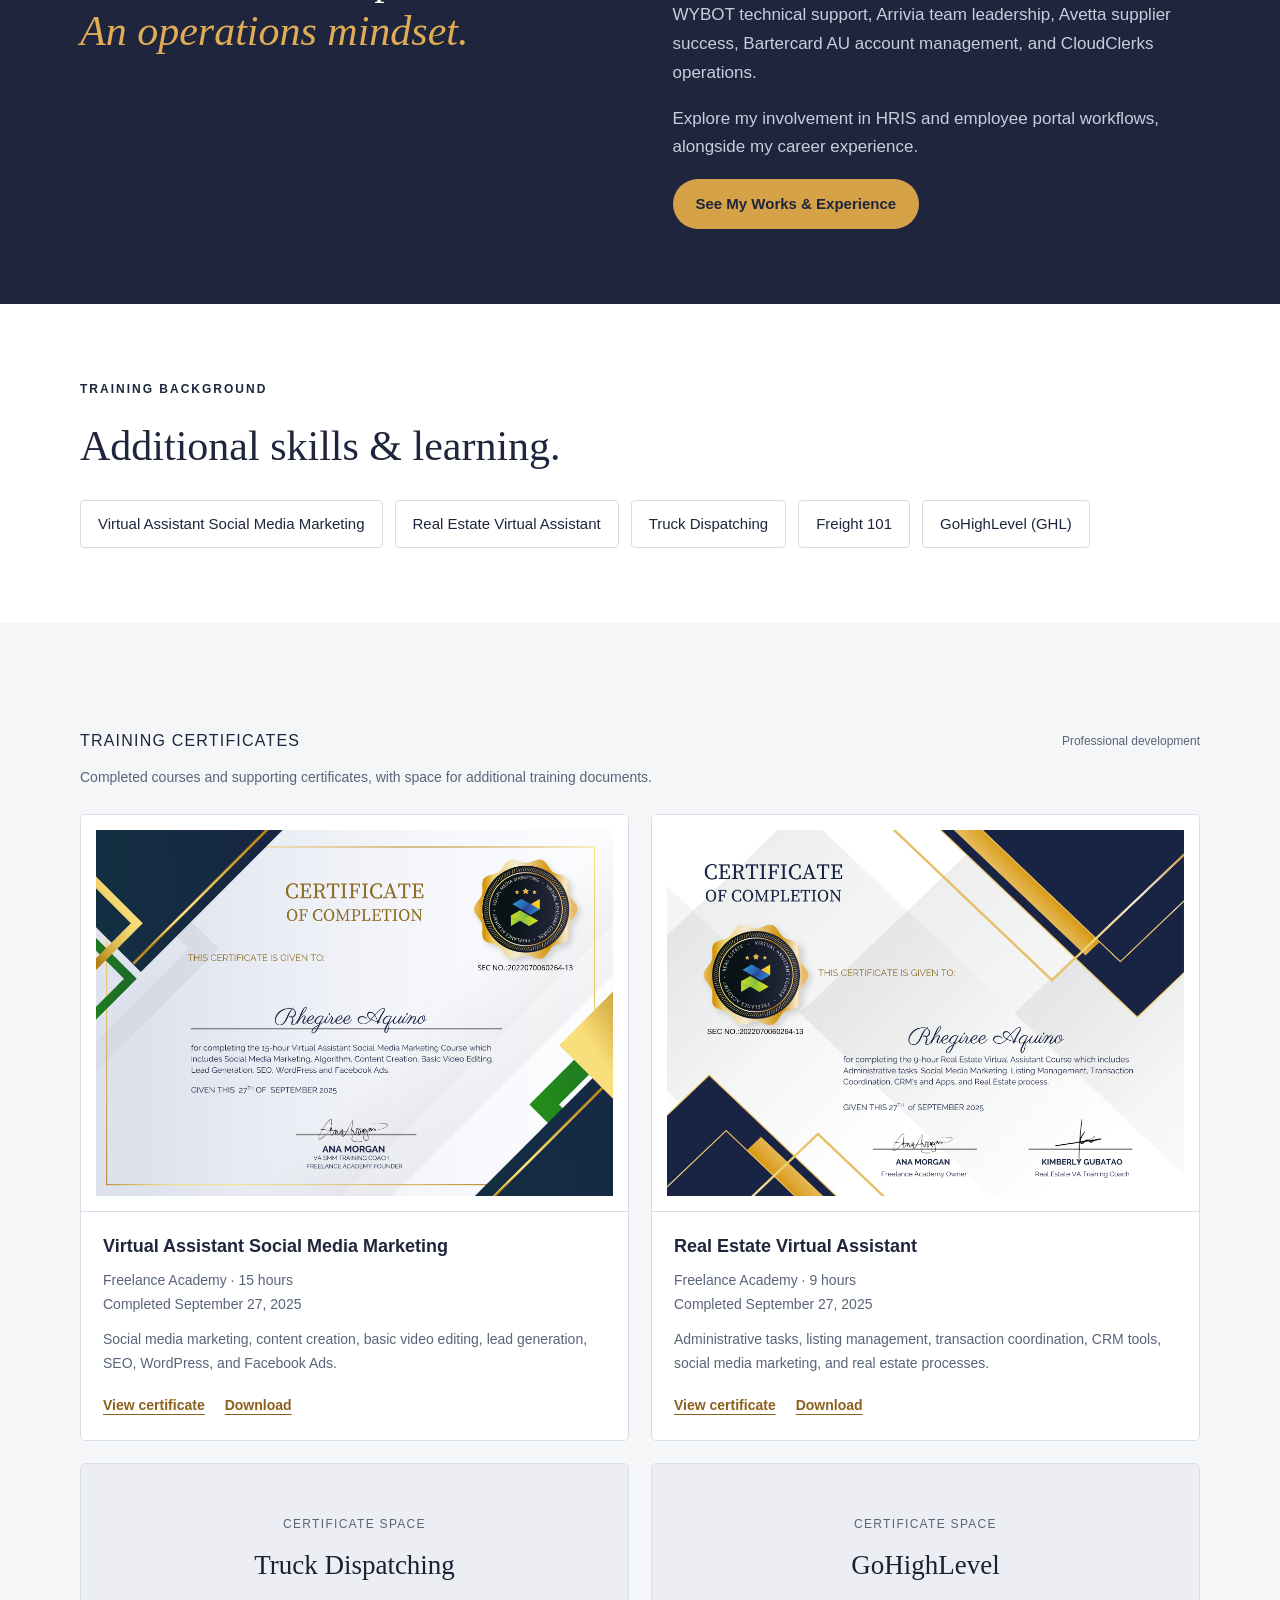
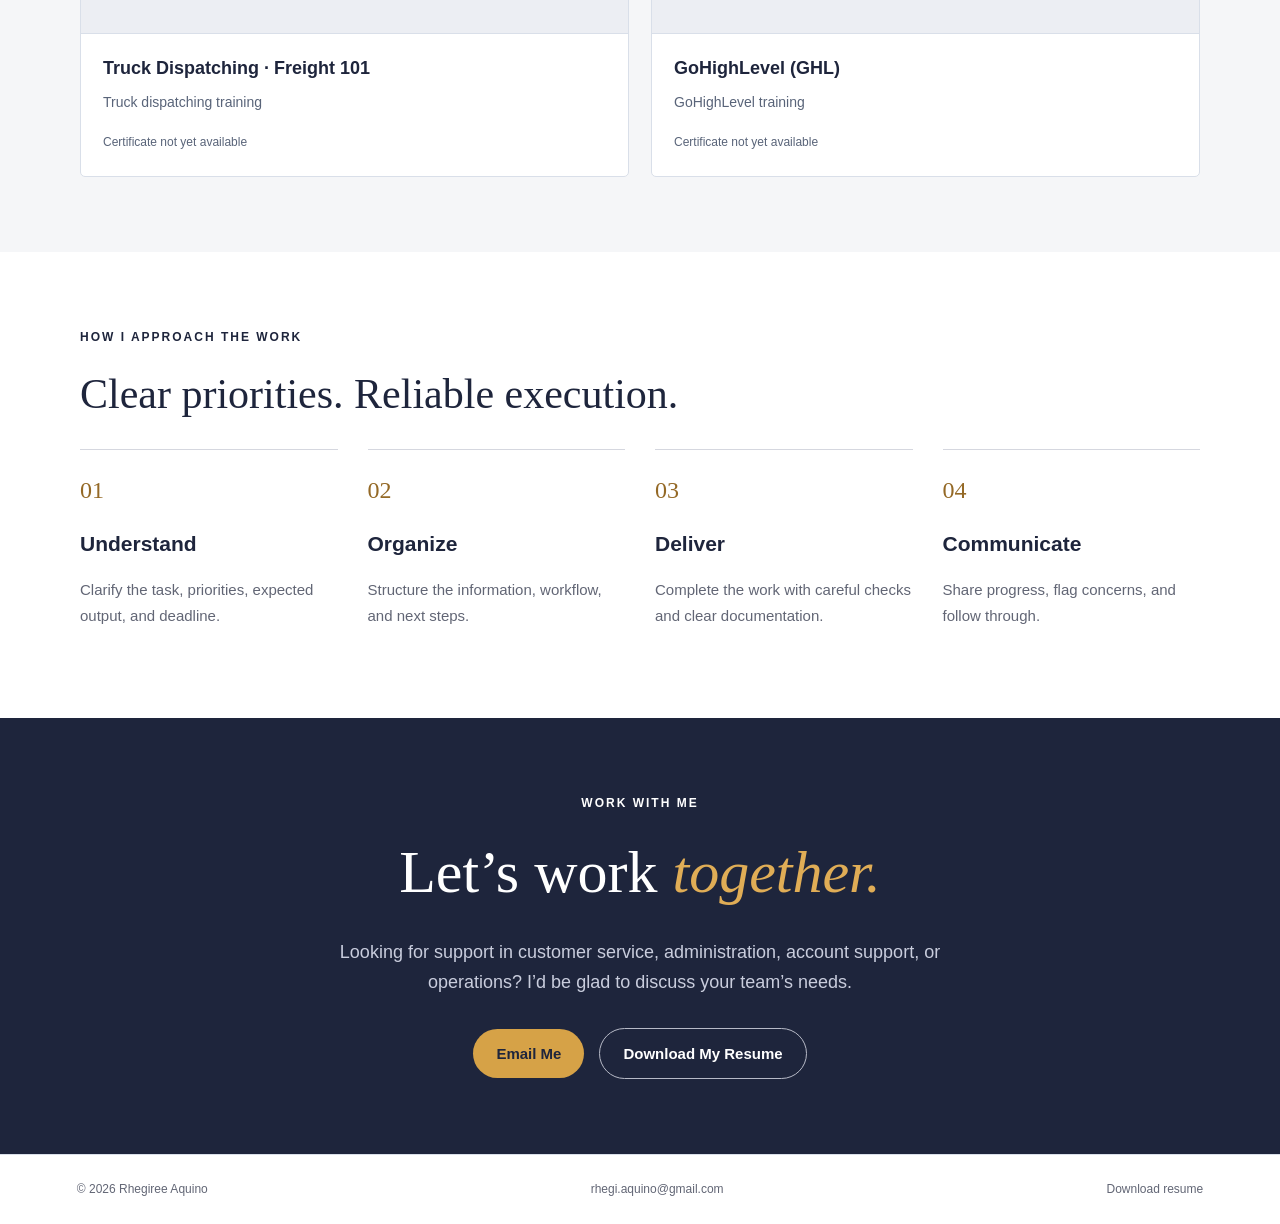
==== commit 4c7b759b: "Add visual Skills & Expertise and Tools & Platforms" ====
--- a/index.html
+++ b/index.html
@@ -1 +1 @@
-<!doctype html><html lang="en"><head><meta charset="utf-8"><meta name="viewport" content="width=device-width,initial-scale=1"><title>Rhegiree Aquino | Virtual Assistant &amp; Operations Support</title><meta name="description" content="Rhegiree Aquino’s professional VA portfolio: customer support, administration, operations, project experience, training certificates and downloadable resume."><link rel="icon" href="data:image/svg+xml,%3Csvg xmlns='http://www.w3.org/2000/svg' viewBox='0 0 40 40'%3E%3Crect width='40' height='40' rx='5' fill='%231d253c'/%3E%3Ctext x='7' y='28' font-family='Georgia' font-size='25' fill='%23d3a044'%3ER.%3C/text%3E%3C/svg%3E"><link rel="stylesheet" href="blog.css"><link rel="stylesheet" href="portfolio.css"></head><body><a class="skip" href="#main">Skip to content</a><header class="portfolio-header"><a class="signature" href="index.html">Rhegiree <span>Aquino</span></a><nav aria-label="Main navigation"><a href="index.html">Home</a><a href="profile.html">About Me</a><a href="works.html">Works &amp; Experience</a><a href="index.html#certificates">Certificates</a><a href="contact.html">Work With Me</a></nav></header><main id="main" class="portfolio-main"><section class="portfolio-hero"><div class="portrait-hero-grid"><div class="portrait-hero-copy"><div class="hero-label">CUSTOMER SUPPORT · ADMINISTRATION · OPERATIONS</div><p class="hello">Hello, I’m</p><h1>Rhegiree<br><span>Aquino.</span></h1><h2>Your Virtual Assistant<br>&amp; Operations Support Partner</h2><p class="hero-description">I help teams stay organized, support their customers, and keep day-to-day work moving—with clear communication and dependable follow-through.</p><div class="hero-actions"><a class="gold-button" href="Rhegiree-Aquino-Resume.pdf" download>My Resume</a><a class="light-button" href="contact.html">Let’s Connect</a></div></div><div class="portrait-frame"><img src="rhegiree-aquino.png" alt="Rhegiree Aquino" width="1254" height="1254" fetchpriority="high"></div></div><div class="hero-facts"><div><strong>6+ years</strong><span>Professional experience</span></div><div><strong>US &amp; AU</strong><span>Client experience</span></div><div><strong>400+ clients</strong><span>Australian SME portfolio</span></div></div></section><section class="intro-section"><p class="section-kicker">MEET YOUR SUPPORT PARTNER</p><div class="split"><h2>Support that brings<br><em>structure to your day.</em></h2><div><p>I’m a customer support and operations professional with experience in technical support, executive assistance, account management, and team leadership.</p><p>From handling customer concerns to coordinating suppliers and reviewing internal workflows, I bring attention to detail and ownership to the work.</p><a class="text-link" href="profile.html">Get to know me</a></div></div></section><section class="services-section"><p class="section-kicker">WHAT I CAN HELP WITH</p><h2>Services &amp; Support</h2><div class="services-grid"><article><span class="service-no">01</span><h3>Administrative Support</h3><p>CRM updates, data entry, file organization, quotations, reports, and back-office documentation.</p></article><article><span class="service-no">02</span><h3>Customer &amp; Technical Support</h3><p>Professional phone, email, and chat support; customer issue resolution, product troubleshooting, and follow-ups.</p></article><article><span class="service-no">03</span><h3>Account &amp; Client Support</h3><p>Client communication, supplier coordination, account follow-ups, order processing, and pricing checks.</p></article><article><span class="service-no">04</span><h3>Operations &amp; Workflow Support</h3><p>Attendance review, payroll preparation, schedules, SOPs, performance monitoring, and team coordination.</p></article></div></section><section class="tools-section"><p class="section-kicker">TOOLS &amp; PLATFORMS</p><h2>Tools that support the work.</h2><div class="tool-groups"><article><h3>Admin &amp; Productivity</h3><span>Microsoft Office</span><span>Google Workspace</span><span>HRIS &amp; Timekeeping</span></article><article><h3>Communication &amp; Collaboration</h3><span>Microsoft Teams</span><span>Google Meet &amp; Zoom</span><span>Talkdesk &amp; Avaya</span></article><article><h3>CRM &amp; Account Support</h3><span>Salesforce</span><span>Syncore</span><span>GoHighLevel training</span></article></div></section><section class="work-preview"><p class="section-kicker">WORKS &amp; EXPERIENCE</p><div class="split"><h2>Customer-first experience.<br><em>An operations mindset.</em></h2><div><p>My background spans Amazon customer service, Comcast and WYBOT technical support, Arrivia team leadership, Avetta supplier success, Bartercard AU account management, and CloudClerks operations.</p><p>Explore my involvement in HRIS and employee portal workflows, alongside my career experience.</p><a class="gold-button" href="works.html">See My Works &amp; Experience</a></div></div></section><section class="training-section"><p class="section-kicker">TRAINING BACKGROUND</p><h2>Additional skills &amp; learning.</h2><div class="training-chips"><span>Virtual Assistant Social Media Marketing</span><span>Real Estate Virtual Assistant</span><span>Truck Dispatching</span><span>Freight 101</span><span>GoHighLevel (GHL)</span></div></section><section id="certificates" class="certificates"><div class="section-label"><h2>Training certificates</h2><span>Professional development</span></div><p class="cert-intro">Completed courses and supporting certificates, with space for additional training documents.</p><div class="certificate-grid"><article class="certificate-card"><a class="certificate-image" href="social-media-marketing.png" target="_blank" rel="noopener" aria-label="View Virtual Assistant Social Media Marketing certificate"><img src="social-media-marketing.png" alt="Certificate of completion awarded to Rhegiree Aquino for Virtual Assistant Social Media Marketing, dated September 27, 2025" loading="lazy" width="1888" height="1334"></a><div class="certificate-info"><h3>Virtual Assistant Social Media Marketing</h3><p>Freelance Academy · 15 hours<br>Completed September 27, 2025</p><p>Social media marketing, content creation, basic video editing, lead generation, SEO, WordPress, and Facebook Ads.</p><div class="certificate-actions"><a href="social-media-marketing.png" target="_blank" rel="noopener">View certificate</a><a href="social-media-marketing.png" download>Download</a></div></div></article><article class="certificate-card"><a class="certificate-image" href="real-estate-va.png" target="_blank" rel="noopener" aria-label="View Real Estate Virtual Assistant certificate"><img src="real-estate-va.png" alt="Certificate of completion awarded to Rhegiree Aquino for Real Estate Virtual Assistant, dated September 27, 2025" loading="lazy" width="1888" height="1334"></a><div class="certificate-info"><h3>Real Estate Virtual Assistant</h3><p>Freelance Academy · 9 hours<br>Completed September 27, 2025</p><p>Administrative tasks, listing management, transaction coordination, CRM tools, social media marketing, and real estate processes.</p><div class="certificate-actions"><a href="real-estate-va.png" target="_blank" rel="noopener">View certificate</a><a href="real-estate-va.png" download>Download</a></div></div></article><article class="certificate-card"><div class="certificate-preview"><span>Certificate space</span><p>Truck Dispatching</p></div><div class="certificate-info"><h3>Truck Dispatching · Freight 101</h3><p>Truck dispatching training</p><span>Certificate not yet available</span></div></article><article class="certificate-card"><div class="certificate-preview"><span>Certificate space</span><p>GoHighLevel</p></div><div class="certificate-info"><h3>GoHighLevel (GHL)</h3><p>GoHighLevel training</p><span>Certificate not yet available</span></div></article></div></section><section class="how-section"><p class="section-kicker">HOW I APPROACH THE WORK</p><h2>Clear priorities. Reliable execution.</h2><div class="how-grid"><article><span>01</span><h3>Understand</h3><p>Clarify the task, priorities, expected output, and deadline.</p></article><article><span>02</span><h3>Organize</h3><p>Structure the information, workflow, and next steps.</p></article><article><span>03</span><h3>Deliver</h3><p>Complete the work with careful checks and clear documentation.</p></article><article><span>04</span><h3>Communicate</h3><p>Share progress, flag concerns, and follow through.</p></article></div></section><section class="portfolio-contact"><p class="section-kicker">WORK WITH ME</p><h2>Let’s work <em>together.</em></h2><p>Looking for support in customer service, administration, account support, or operations? I’d be glad to discuss your team’s needs.</p><a class="gold-button" href="mailto:rhegi.aquino@gmail.com">Email Me</a><a class="light-button" href="Rhegiree-Aquino-Resume.pdf" download>Download My Resume</a></section></main><footer><span>© 2026 Rhegiree Aquino</span><a href="mailto:rhegi.aquino@gmail.com">rhegi.aquino@gmail.com</a><a href="Rhegiree-Aquino-Resume.pdf" download>Download resume</a></footer></body></html>+<!doctype html><html lang="en"><head><meta charset="utf-8"><meta name="viewport" content="width=device-width,initial-scale=1"><title>Rhegiree Aquino | Virtual Assistant &amp; Operations Support</title><meta name="description" content="Rhegiree Aquino’s professional VA portfolio: customer support, administration, operations, project experience, training certificates and downloadable resume."><link rel="icon" href="data:image/svg+xml,%3Csvg xmlns='http://www.w3.org/2000/svg' viewBox='0 0 40 40'%3E%3Crect width='40' height='40' rx='5' fill='%231d253c'/%3E%3Ctext x='7' y='28' font-family='Georgia' font-size='25' fill='%23d3a044'%3ER.%3C/text%3E%3C/svg%3E"><link rel="stylesheet" href="blog.css"><link rel="stylesheet" href="portfolio.css"></head><body><a class="skip" href="#main">Skip to content</a><header class="portfolio-header"><a class="signature" href="index.html">Rhegiree <span>Aquino</span></a><nav aria-label="Main navigation"><a href="index.html">Home</a><a href="profile.html">About Me</a><a href="works.html">Works &amp; Experience</a><a href="index.html#certificates">Certificates</a><a href="contact.html">Work With Me</a></nav></header><main id="main" class="portfolio-main"><section class="portfolio-hero"><div class="portrait-hero-grid"><div class="portrait-hero-copy"><div class="hero-label">CUSTOMER SUPPORT · ADMINISTRATION · OPERATIONS</div><p class="hello">Hello, I’m</p><h1>Rhegiree<br><span>Aquino.</span></h1><h2>Your Virtual Assistant<br>&amp; Operations Support Partner</h2><p class="hero-description">I help teams stay organized, support their customers, and keep day-to-day work moving—with clear communication and dependable follow-through.</p><div class="hero-actions"><a class="gold-button" href="Rhegiree-Aquino-Resume.pdf" download>My Resume</a><a class="light-button" href="contact.html">Let’s Connect</a></div></div><div class="portrait-frame"><img src="rhegiree-aquino.png" alt="Rhegiree Aquino" width="1254" height="1254" fetchpriority="high"></div></div><div class="hero-facts"><div><strong>6+ years</strong><span>Professional experience</span></div><div><strong>US &amp; AU</strong><span>Client experience</span></div><div><strong>400+ clients</strong><span>Australian SME portfolio</span></div></div></section><section class="intro-section"><p class="section-kicker">MEET YOUR SUPPORT PARTNER</p><div class="split"><h2>Support that brings<br><em>structure to your day.</em></h2><div><p>I’m a customer support and operations professional with experience in technical support, executive assistance, account management, and team leadership.</p><p>From handling customer concerns to coordinating suppliers and reviewing internal workflows, I bring attention to detail and ownership to the work.</p><a class="text-link" href="profile.html">Get to know me</a></div></div></section><section class="skills-section"><p class="section-kicker">WHAT I BRING TO YOUR TEAM</p><h2>Skills &amp; Expertise</h2><p class="section-intro">Practical support built on customer service, administration, and operations experience.</p><div class="skills-visual-grid"><article class="skill-tile"><div class="skill-circle"><svg viewBox="0 0 48 48" fill="none" stroke="currentColor" stroke-width="1.8" stroke-linecap="round" stroke-linejoin="round" aria-hidden="true"><rect x="12" y="9" width="25" height="31" rx="3"/><path d="M18 8h13v6H18zM18 22h13M18 28h13M18 34h8"/></svg></div><h3>Administrative Support</h3><p>Organized records, accurate data, and dependable follow-through.</p></article><article class="skill-tile"><div class="skill-circle"><svg viewBox="0 0 48 48" fill="none" stroke="currentColor" stroke-width="1.8" stroke-linecap="round" stroke-linejoin="round" aria-hidden="true"><path d="M9 26v-3a15 15 0 0 1 30 0v3M9 24h6v12H9zM33 24h6v12h-6zM36 36v3H25"/><rect x="20" y="37" width="7" height="4" rx="2"/></svg></div><h3>Customer Communication</h3><p>Professional support through phone, email, and chat.</p></article><article class="skill-tile"><div class="skill-circle"><svg viewBox="0 0 48 48" fill="none" stroke="currentColor" stroke-width="1.8" stroke-linecap="round" stroke-linejoin="round" aria-hidden="true"><rect x="7" y="9" width="34" height="24" rx="3"/><path d="M18 40h12M24 33v7M18 20l-4 4 4 4M30 20l4 4-4 4M26 18l-4 12"/></svg></div><h3>Technical Troubleshooting</h3><p>Investigate issues and guide customers toward a solution.</p></article><article class="skill-tile"><div class="skill-circle"><svg viewBox="0 0 48 48" fill="none" stroke="currentColor" stroke-width="1.8" stroke-linecap="round" stroke-linejoin="round" aria-hidden="true"><circle cx="24" cy="14" r="5"/><path d="M15 31v-3a9 9 0 0 1 18 0v3M8 38h32M10 33v10M38 33v10M24 31v12"/></svg></div><h3>Account Coordination</h3><p>Client follow-ups, supplier support, and account updates.</p></article><article class="skill-tile"><div class="skill-circle"><svg viewBox="0 0 48 48" fill="none" stroke="currentColor" stroke-width="1.8" stroke-linecap="round" stroke-linejoin="round" aria-hidden="true"><rect x="8" y="12" width="32" height="28" rx="3"/><path d="M15 8v8M33 8v8M8 21h32M16 28h4M28 28h4M16 34h4M28 34h4"/></svg></div><h3>Scheduling & Team Support</h3><p>Keep priorities, attendance, and team activities coordinated.</p></article><article class="skill-tile"><div class="skill-circle"><svg viewBox="0 0 48 48" fill="none" stroke="currentColor" stroke-width="1.8" stroke-linecap="round" stroke-linejoin="round" aria-hidden="true"><path d="M13 7h16l8 8v26H13zM29 7v9h8M19 23h12M19 29h12M19 35h7"/></svg></div><h3>SOPs & Documentation</h3><p>Make processes easier to follow with clear, useful records.</p></article><article class="skill-tile"><div class="skill-circle"><svg viewBox="0 0 48 48" fill="none" stroke="currentColor" stroke-width="1.8" stroke-linecap="round" stroke-linejoin="round" aria-hidden="true"><circle cx="24" cy="13" r="5"/><circle cx="10" cy="22" r="4"/><circle cx="38" cy="22" r="4"/><path d="M15 32v-4a9 9 0 0 1 18 0v4M4 39v-4a6 6 0 0 1 12 0M32 39v-4a6 6 0 0 1 12 0M19 38h10"/></svg></div><h3>Leadership & Coaching</h3><p>Support performance, share feedback, and help teams grow.</p></article><article class="skill-tile"><div class="skill-circle"><svg viewBox="0 0 48 48" fill="none" stroke="currentColor" stroke-width="1.8" stroke-linecap="round" stroke-linejoin="round" aria-hidden="true"><path d="M17 30a12 12 0 1 1 14 0v5H17zM18 40h12M21 44h6M24 3v-2M5 18H2M46 18h-3M8 5l3 3M40 5l-3 3M20 21l3 3 6-7"/></svg></div><h3>Problem Solving</h3><p>Identify the next step and take ownership of the outcome.</p></article></div></section><section class="tools-section visual-tools"><div class="tools-heading"><p class="section-kicker">MY WORK TOOLKIT</p><h2>Tools &amp; Platforms</h2><p>Keeping information organized, conversations connected, and work moving.</p></div><div class="tool-visual-groups"><article class="tool-visual-group"><h3>Productivity & Administration</h3><div class="tool-tile-grid"><div class="tool-tile"><div class="tool-mark plain" aria-hidden="true"><svg xmlns="http://www.w3.org/2000/svg" viewBox="0 0 128 128"><path fill="#fff" d="M44.59 4.21a63.28 63.28 0 004.33 120.9 67.6 67.6 0 0032.36.35 57.13 57.13 0 0025.9-13.46 57.44 57.44 0 0016-26.26 74.33 74.33 0 001.61-33.58H65.27v24.69h34.47a29.72 29.72 0 01-12.66 19.52 36.16 36.16 0 01-13.93 5.5 41.29 41.29 0 01-15.1 0A37.16 37.16 0 0144 95.74a39.3 39.3 0 01-14.5-19.42 38.31 38.31 0 010-24.63 39.25 39.25 0 019.18-14.91A37.17 37.17 0 0176.13 27a34.28 34.28 0 0113.64 8q5.83-5.8 11.64-11.63c2-2.09 4.18-4.08 6.15-6.22A61.22 61.22 0 0087.2 4.59a64 64 0 00-42.61-.38z"/><path fill="#e33629" d="M44.59 4.21a64 64 0 0142.61.37 61.22 61.22 0 0120.35 12.62c-2 2.14-4.11 4.14-6.15 6.22Q95.58 29.23 89.77 35a34.28 34.28 0 00-13.64-8 37.17 37.17 0 00-37.46 9.74 39.25 39.25 0 00-9.18 14.91L8.76 35.6A63.53 63.53 0 0144.59 4.21z"/><path fill="#f8bd00" d="M3.26 51.5a62.93 62.93 0 015.5-15.9l20.73 16.09a38.31 38.31 0 000 24.63q-10.36 8-20.73 16.08a63.33 63.33 0 01-5.5-40.9z"/><path fill="#587dbd" d="M65.27 52.15h59.52a74.33 74.33 0 01-1.61 33.58 57.44 57.44 0 01-16 26.26c-6.69-5.22-13.41-10.4-20.1-15.62a29.72 29.72 0 0012.66-19.54H65.27c-.01-8.22 0-16.45 0-24.68z"/><path fill="#319f43" d="M8.75 92.4q10.37-8 20.73-16.08A39.3 39.3 0 0044 95.74a37.16 37.16 0 0014.08 6.08 41.29 41.29 0 0015.1 0 36.16 36.16 0 0013.93-5.5c6.69 5.22 13.41 10.4 20.1 15.62a57.13 57.13 0 01-25.9 13.47 67.6 67.6 0 01-32.36-.35 63 63 0 01-23-11.59A63.73 63.73 0 018.75 92.4z"/></svg></div><span>Google Workspace</span></div><div class="tool-tile"><div class="tool-mark plain" aria-hidden="true"><svg viewBox="0 0 48 48" aria-hidden="true"><path fill="#f25022" d="M3 3h20v20H3z"/><path fill="#7fba00" d="M25 3h20v20H25z"/><path fill="#00a4ef" d="M3 25h20v20H3z"/><path fill="#ffb900" d="M25 25h20v20H25z"/></svg></div><span>Microsoft Office</span></div><div class="tool-tile"><div class="tool-mark navy" aria-hidden="true"><svg viewBox="0 0 48 48" fill="none" stroke="currentColor" stroke-width="1.8" stroke-linecap="round" stroke-linejoin="round" aria-hidden="true"><rect x="8" y="9" width="32" height="30" rx="3"/><path d="M8 18h32M15 6v7M33 6v7"/><circle cx="25" cy="29" r="7"/><path d="M25 25v5h4"/></svg></div><span>HRIS & Timekeeping</span></div></div></article><article class="tool-visual-group"><h3>Communication & Collaboration</h3><div class="tool-tile-grid"><div class="tool-tile"><div class="tool-mark teams" aria-hidden="true"><b>T</b></div><span>Microsoft Teams</span></div><div class="tool-tile"><div class="tool-mark meet" aria-hidden="true"><svg viewBox="0 0 48 48" fill="none" stroke="currentColor" stroke-width="1.8" stroke-linecap="round" stroke-linejoin="round" aria-hidden="true"><rect x="6" y="11" width="25" height="26" rx="4"/><path d="M31 20l11-7v22l-11-7z"/></svg></div><span>Google Meet</span></div><div class="tool-tile"><div class="tool-mark zoom" aria-hidden="true"><svg viewBox="0 0 48 48" fill="none" stroke="currentColor" stroke-width="1.8" stroke-linecap="round" stroke-linejoin="round" aria-hidden="true"><rect x="6" y="13" width="25" height="23" rx="5"/><path d="M31 21l11-7v21l-11-7z"/></svg></div><span>Zoom</span></div><div class="tool-tile"><div class="tool-mark talkdesk" aria-hidden="true"><b>td</b></div><span>Talkdesk</span></div><div class="tool-tile"><div class="tool-mark avaya" aria-hidden="true"><b>A</b></div><span>Avaya</span></div></div></article><article class="tool-visual-group"><h3>CRM & Account Support</h3><div class="tool-tile-grid"><div class="tool-tile"><div class="tool-mark plain" aria-hidden="true"><svg xmlns="http://www.w3.org/2000/svg" viewBox="0 0 128 128"><path fill="#00A1E0" d="M53.01 31.44c3.98-4.14 9.51-6.71 15.64-6.71 8.14 0 15.24 4.54 19.02 11.28a26.26 26.26 0 0110.75-2.29c14.68 0 26.58 12.01 26.58 26.81 0 14.81-11.9 26.82-26.58 26.82-1.79 0-3.54-.18-5.24-.52-3.33 5.94-9.68 9.95-16.96 9.95-3.05 0-5.93-.7-8.5-1.96-3.38 7.94-11.24 13.51-20.41 13.51-9.55 0-17.68-6.04-20.8-14.51-1.36.29-2.78.44-4.23.44-11.37 0-20.58-9.31-20.58-20.79 0-7.7 4.14-14.42 10.29-18.01a23.727 23.727 0 01-1.97-9.51c0-13.21 10.72-23.92 23.95-23.92 7.76-.01 14.67 3.69 19.04 9.41"/><path fill="#FFF" d="M19.56 66.78c-.08.2.03.24.05.28.23.17.47.29.7.43 1.26.67 2.44.86 3.69.86 2.53 0 4.1-1.35 4.1-3.51v-.04c0-2-1.77-2.73-3.44-3.25l-.22-.07c-1.25-.41-2.34-.76-2.34-1.58v-.04c0-.71.63-1.23 1.61-1.23 1.09 0 2.38.36 3.21.82 0 0 .24.16.33-.08.05-.13.47-1.26.51-1.38.05-.13-.04-.23-.12-.28-.95-.58-2.26-.97-3.62-.97h-.25c-2.31 0-3.93 1.4-3.93 3.4v.04c0 2.11 1.78 2.8 3.45 3.28l.27.08c1.22.37 2.27.7 2.27 1.55v.04c0 .78-.68 1.37-1.78 1.37-.43 0-1.79-.01-3.26-.94-.18-.1-.28-.18-.42-.26-.07-.05-.25-.12-.33.11l-.48 1.37zM56.59 66.78c-.08.2.03.24.05.28.23.17.47.29.7.43 1.26.67 2.44.86 3.69.86 2.53 0 4.1-1.35 4.1-3.51v-.04c0-2-1.77-2.73-3.44-3.25l-.22-.07c-1.25-.41-2.34-.76-2.34-1.58v-.04c0-.71.63-1.23 1.61-1.23 1.09 0 2.38.36 3.21.82 0 0 .24.16.33-.08.05-.13.47-1.26.51-1.38.05-.13-.04-.23-.12-.28-.95-.58-2.26-.97-3.62-.97h-.25c-2.31 0-3.93 1.4-3.93 3.4v.04c0 2.11 1.78 2.8 3.45 3.28l.27.08c1.22.37 2.27.7 2.27 1.55v.04c0 .78-.68 1.37-1.78 1.37-.43 0-1.79-.01-3.26-.94-.18-.1-.28-.18-.42-.26-.05-.03-.26-.11-.33.11l-.48 1.37zM81.86 62.54c0 1.22-.23 2.19-.68 2.87-.44.67-1.12 1-2.05 1-.94 0-1.61-.33-2.05-1-.44-.68-.67-1.65-.67-2.87 0-1.22.22-2.18.67-2.86.44-.67 1.11-.99 2.05-.99.94 0 1.61.32 2.06.99.44.67.67 1.63.67 2.86m2.11-2.27c-.21-.7-.53-1.32-.96-1.83a4.53 4.53 0 00-1.62-1.23c-.64-.3-1.41-.45-2.26-.45-.86 0-1.62.15-2.26.45-.65.3-1.19.72-1.62 1.23-.43.52-.75 1.13-.96 1.83-.21.7-.31 1.46-.31 2.27s.1 1.57.31 2.27.53 1.32.96 1.83c.43.52.98.93 1.62 1.22.65.29 1.41.44 2.26.44.86 0 1.62-.15 2.26-.44.64-.29 1.19-.71 1.62-1.22.43-.51.75-1.13.96-1.83.21-.7.31-1.46.31-2.27s-.1-1.58-.31-2.27M101.31 66.08c-.07-.21-.27-.13-.27-.13-.31.12-.63.23-.98.28-.35.05-.74.08-1.16.08-1.02 0-1.83-.3-2.42-.9-.58-.6-.91-1.57-.91-2.89 0-1.2.29-2.1.81-2.78.51-.68 1.3-1.03 2.34-1.03.87 0 1.54.1 2.23.32 0 0 .17.07.25-.15.18-.51.32-.88.52-1.44.06-.16-.08-.23-.13-.25-.27-.11-.92-.28-1.41-.35-.46-.07-.99-.11-1.58-.11-.89 0-1.68.15-2.35.45-.67.3-1.25.71-1.7 1.23a5.3 5.3 0 00-1.03 1.83c-.23.7-.34 1.46-.34 2.27 0 1.75.47 3.17 1.41 4.2.93 1.04 2.34 1.57 4.17 1.57 1.08 0 2.19-.22 2.99-.53 0 0 .15-.07.09-.25l-.53-1.42zM105.01 61.36c.1-.68.29-1.25.58-1.69.44-.67 1.1-1.04 2.04-1.04s1.56.37 2 1.04c.3.44.42 1.03.47 1.69h-5.09zm7.1-1.49c-.18-.68-.62-1.36-.92-1.67-.46-.5-.91-.84-1.36-1.03a5.2 5.2 0 00-2.05-.41c-.89 0-1.7.15-2.36.46-.66.31-1.21.73-1.65 1.26-.43.52-.76 1.15-.97 1.85-.21.7-.31 1.47-.31 2.28 0 .82.11 1.59.32 2.28.22.7.57 1.31 1.04 1.82.47.51 1.07.91 1.8 1.19.72.28 1.59.42 2.59.42 2.06-.01 3.15-.47 3.6-.71.08-.04.15-.12.06-.34l-.47-1.31c-.07-.19-.27-.12-.27-.12-.51.19-1.24.53-2.93.53-1.11 0-1.93-.33-2.44-.84-.53-.52-.79-1.29-.83-2.38l7.15.01s.19 0 .21-.19c.01-.1.25-1.49-.21-3.1zM47.77 61.36c.1-.68.29-1.25.58-1.69.44-.67 1.1-1.04 2.04-1.04s1.56.37 2 1.04c.29.44.42 1.03.47 1.69h-5.09zm7.11-1.49c-.18-.68-.62-1.36-.91-1.67-.46-.5-.91-.84-1.36-1.03a5.2 5.2 0 00-2.05-.41c-.89 0-1.7.15-2.36.46-.66.31-1.21.73-1.65 1.26-.43.52-.76 1.15-.97 1.85-.21.7-.31 1.47-.31 2.28 0 .82.11 1.59.32 2.28.22.7.57 1.31 1.04 1.82.47.51 1.07.91 1.8 1.19.72.28 1.59.42 2.59.42 2.06-.01 3.15-.47 3.6-.71.08-.04.15-.12.06-.34l-.47-1.31c-.07-.19-.27-.12-.27-.12-.51.19-1.24.53-2.93.53-1.11 0-1.93-.33-2.44-.84-.53-.52-.79-1.29-.83-2.38l7.15.01s.19 0 .21-.19c0-.1.24-1.49-.22-3.1zM32.32 66.04c-.28-.22-.32-.28-.41-.42-.14-.22-.21-.53-.21-.93 0-.63.21-1.08.64-1.38-.01 0 .61-.54 2.07-.52 1.02.01 1.94.17 1.94.17v3.25s-.91.19-1.93.26c-1.46.08-2.1-.43-2.1-.43m2.85-5.02c-.29-.02-.67-.03-1.12-.03-.61 0-1.2.08-1.76.23-.56.15-1.06.38-1.49.69-.43.31-.78.71-1.04 1.18-.25.47-.38 1.03-.38 1.65 0 .63.11 1.18.33 1.63.22.45.53.83.93 1.12.4.29.89.5 1.46.63.56.13 1.2.19 1.89.19.73 0 1.46-.06 2.17-.18.7-.12 1.56-.29 1.8-.35s.5-.13.5-.13c.18-.04.16-.23.16-.23v-6.54c0-1.43-.38-2.5-1.14-3.15-.75-.66-1.85-.99-3.28-.99-.54 0-1.4.07-1.91.18 0 0-1.56.3-2.2.8 0 0-.14.09-.06.28l.51 1.36c.06.18.23.12.23.12s.05-.02.12-.06c1.38-.75 3.11-.73 3.11-.73.77 0 1.37.15 1.77.46.39.3.59.75.59 1.7v.3c-.63-.08-1.19-.13-1.19-.13M92.81 57.34a.201.201 0 00-.11-.26c-.12-.05-.73-.18-1.2-.21-.9-.05-1.4.1-1.84.3-.44.2-.93.52-1.21.89v-.87c0-.12-.09-.22-.21-.22h-1.83c-.12 0-.21.1-.21.22v10.66c0 .12.1.22.22.22h1.88c.12 0 .22-.1.22-.22v-5.33c0-.71.08-1.43.24-1.88.15-.44.37-.8.63-1.05s.56-.43.88-.53c.33-.1.7-.14.96-.14.37 0 .79.1.79.1.14.02.21-.07.26-.19.11-.32.46-1.3.53-1.49"/><path fill="#FFF" d="M75.18 52.4c-.23-.07-.44-.12-.71-.17-.27-.05-.6-.07-.97-.07-1.29 0-2.31.37-3.03 1.09-.71.72-1.19 1.81-1.44 3.24l-.09.48h-1.62s-.2-.01-.24.21l-.27 1.49c-.02.14.04.23.23.23h1.58l-1.6 8.94c-.12.72-.27 1.31-.43 1.76-.16.44-.31.77-.5 1.02-.18.23-.35.4-.65.5-.25.08-.53.12-.84.12-.17 0-.4-.03-.57-.06-.17-.03-.26-.07-.39-.12 0 0-.18-.07-.26.11-.06.15-.48 1.31-.53 1.45-.05.14.02.25.11.29.21.07.37.12.65.19.4.09.73.1 1.05.1.66 0 1.26-.09 1.75-.27.5-.18.93-.5 1.32-.92.42-.46.68-.94.93-1.6.25-.65.46-1.46.63-2.4l1.61-9.11h2.35s.2.01.24-.21l.27-1.49c.02-.14-.04-.23-.23-.23h-2.29c.01-.05.12-.86.38-1.61.11-.32.32-.58.5-.76.18-.18.38-.3.6-.37.23-.07.48-.11.77-.11.21 0 .43.02.59.06.22.05.31.07.37.09.23.07.27 0 .31-.11l.55-1.5c.06-.17-.08-.24-.13-.26M43.26 67.85c0 .12-.09.22-.21.22h-1.9c-.12 0-.2-.1-.2-.22V52.6c0-.12.08-.22.2-.22h1.9c.12 0 .21.1.21.22v15.25z"/></svg></div><span>Salesforce</span></div><div class="tool-tile"><div class="tool-mark navy" aria-hidden="true"><b>S</b></div><span>Syncore</span></div><div class="tool-tile"><div class="tool-mark ghl" aria-hidden="true"><b>GHL</b></div><span>GoHighLevel</span><small>Training background</small></div></div></article></div></section><section class="work-preview"><p class="section-kicker">WORKS &amp; EXPERIENCE</p><div class="split"><h2>Customer-first experience.<br><em>An operations mindset.</em></h2><div><p>My background spans Amazon customer service, Comcast and WYBOT technical support, Arrivia team leadership, Avetta supplier success, Bartercard AU account management, and CloudClerks operations.</p><p>Explore my involvement in HRIS and employee portal workflows, alongside my career experience.</p><a class="gold-button" href="works.html">See My Works &amp; Experience</a></div></div></section><section class="training-section"><p class="section-kicker">TRAINING BACKGROUND</p><h2>Additional skills &amp; learning.</h2><div class="training-chips"><span>Virtual Assistant Social Media Marketing</span><span>Real Estate Virtual Assistant</span><span>Truck Dispatching</span><span>Freight 101</span><span>GoHighLevel (GHL)</span></div></section><section id="certificates" class="certificates"><div class="section-label"><h2>Training certificates</h2><span>Professional development</span></div><p class="cert-intro">Completed courses and supporting certificates, with space for additional training documents.</p><div class="certificate-grid"><article class="certificate-card"><a class="certificate-image" href="social-media-marketing.png" target="_blank" rel="noopener" aria-label="View Virtual Assistant Social Media Marketing certificate"><img src="social-media-marketing.png" alt="Certificate of completion awarded to Rhegiree Aquino for Virtual Assistant Social Media Marketing, dated September 27, 2025" loading="lazy" width="1888" height="1334"></a><div class="certificate-info"><h3>Virtual Assistant Social Media Marketing</h3><p>Freelance Academy · 15 hours<br>Completed September 27, 2025</p><p>Social media marketing, content creation, basic video editing, lead generation, SEO, WordPress, and Facebook Ads.</p><div class="certificate-actions"><a href="social-media-marketing.png" target="_blank" rel="noopener">View certificate</a><a href="social-media-marketing.png" download>Download</a></div></div></article><article class="certificate-card"><a class="certificate-image" href="real-estate-va.png" target="_blank" rel="noopener" aria-label="View Real Estate Virtual Assistant certificate"><img src="real-estate-va.png" alt="Certificate of completion awarded to Rhegiree Aquino for Real Estate Virtual Assistant, dated September 27, 2025" loading="lazy" width="1888" height="1334"></a><div class="certificate-info"><h3>Real Estate Virtual Assistant</h3><p>Freelance Academy · 9 hours<br>Completed September 27, 2025</p><p>Administrative tasks, listing management, transaction coordination, CRM tools, social media marketing, and real estate processes.</p><div class="certificate-actions"><a href="real-estate-va.png" target="_blank" rel="noopener">View certificate</a><a href="real-estate-va.png" download>Download</a></div></div></article><article class="certificate-card"><div class="certificate-preview"><span>Certificate space</span><p>Truck Dispatching</p></div><div class="certificate-info"><h3>Truck Dispatching · Freight 101</h3><p>Truck dispatching training</p><span>Certificate not yet available</span></div></article><article class="certificate-card"><div class="certificate-preview"><span>Certificate space</span><p>GoHighLevel</p></div><div class="certificate-info"><h3>GoHighLevel (GHL)</h3><p>GoHighLevel training</p><span>Certificate not yet available</span></div></article></div></section><section class="how-section"><p class="section-kicker">HOW I APPROACH THE WORK</p><h2>Clear priorities. Reliable execution.</h2><div class="how-grid"><article><span>01</span><h3>Understand</h3><p>Clarify the task, priorities, expected output, and deadline.</p></article><article><span>02</span><h3>Organize</h3><p>Structure the information, workflow, and next steps.</p></article><article><span>03</span><h3>Deliver</h3><p>Complete the work with careful checks and clear documentation.</p></article><article><span>04</span><h3>Communicate</h3><p>Share progress, flag concerns, and follow through.</p></article></div></section><section class="portfolio-contact"><p class="section-kicker">WORK WITH ME</p><h2>Let’s work <em>together.</em></h2><p>Looking for support in customer service, administration, account support, or operations? I’d be glad to discuss your team’s needs.</p><a class="gold-button" href="mailto:rhegi.aquino@gmail.com">Email Me</a><a class="light-button" href="Rhegiree-Aquino-Resume.pdf" download>Download My Resume</a></section></main><footer><span>© 2026 Rhegiree Aquino</span><a href="mailto:rhegi.aquino@gmail.com">rhegi.aquino@gmail.com</a><a href="Rhegiree-Aquino-Resume.pdf" download>Download resume</a></footer></body></html>
--- a/portfolio.css
+++ b/portfolio.css
@@ -3,3 +3,6 @@
 .portfolio-main .portfolio-hero h2{font-family:Arial,sans-serif;font-size:clamp(22px,2.4vw,34px);font-weight:500;line-height:1.4;margin:0}@media(max-width:950px){.portfolio-main .portfolio-hero h2{font-size:25px;margin:25px 0 15px}}@media(max-width:600px){.portfolio-main .portfolio-hero h2{font-size:21px}}
 
 .portrait-hero-grid{display:grid;grid-template-columns:1.15fr 1fr;gap:60px;align-items:center}.portfolio-main .portrait-hero-copy h2{position:static;max-width:none;font-size:23px;margin:25px 0 15px}.portrait-hero-copy .hero-description{position:static;max-width:none;font-size:17px;margin-bottom:25px}.portrait-hero-copy .hero-label{font-size:11px;letter-spacing:1.3px}.portrait-hero-copy h1{font-size:clamp(60px,6.5vw,88px)}.portrait-frame{border:1px solid #e3b66a;padding:12px;border-radius:10px;box-shadow:16px 16px 0 #303952}.portrait-frame img{display:block;width:100%;height:auto;border-radius:4px}.about-portrait{width:230px;height:230px;object-fit:cover;float:right;margin:0 0 25px 35px;border-radius:8px;border:6px solid #d6a247}.blog-experience{clear:both}@media(max-width:950px){.portrait-hero-grid{gap:30px}.portrait-hero-copy h1{font-size:65px}.portfolio-main .portrait-hero-copy h2{font-size:20px}}@media(max-width:680px){.portrait-hero-grid{grid-template-columns:1fr}.portrait-frame{max-width:370px;margin:10px auto 0;box-shadow:9px 9px 0 #303952}.portrait-hero-copy h1{font-size:68px}.about-portrait{float:none;display:block;width:200px;height:200px;margin:0 0 30px}.hero-facts{margin-top:38px}}
+
+/* Visual skills and toolkit */
+.skills-section{background:#f5f6f8;text-align:center}.section-intro{max-width:620px;margin:-9px auto 42px;color:var(--muted);font-size:17px}.skills-visual-grid{display:grid;grid-template-columns:repeat(4,minmax(0,1fr));gap:42px 30px}.skill-circle{height:120px;width:120px;margin:0 auto 19px;border-radius:50%;background:#1e253c;color:#e4b76b;border:7px solid #fff;box-shadow:0 0 0 1px #dfd6c6,0 9px 20px #1e253c0b;display:grid;place-items:center}.skill-circle svg{width:61px;height:61px}.skill-tile:nth-child(even) .skill-circle{background:#eee1cb;color:#735020}.skill-tile h3{font-size:18px;line-height:1.35;margin:0 0 10px}.skill-tile p{font-size:14px;line-height:1.65;color:var(--muted);margin:0}.visual-tools{background:white}.tools-heading{text-align:center;padding:37px 25px;background:var(--navy);color:white;border-radius:8px;margin-bottom:35px;background-image:radial-gradient(ellipse at 100% 0%,#4e4636,transparent 65%)}.tools-heading .section-kicker{color:#e4b76b;margin-bottom:13px}.tools-heading h2{margin-bottom:15px}.tools-heading p:last-child{color:#d4d7e2;margin:0;font-size:16px}.tool-visual-groups{display:grid;grid-template-columns:1fr;gap:25px}.tool-visual-group{display:grid;grid-template-columns:240px 1fr;gap:30px;border-bottom:1px solid #e4e5e9;padding:10px 0 28px}.tool-visual-group:last-child{border-bottom:0;padding-bottom:0}.tool-visual-group h3{font-size:19px;line-height:1.45;margin:21px 0 0}.tool-tile-grid{display:flex;gap:23px 28px;flex-wrap:wrap}.tool-tile{text-align:center;width:105px;display:flex;flex-direction:column;align-items:center}.tool-mark{height:65px;width:65px;display:grid;place-items:center;border-radius:14px;background:#edf0f5;color:#1e253c;margin-bottom:12px}.tool-mark svg{width:42px;height:42px}.tool-mark.plain{background:transparent}.tool-mark.plain svg{width:56px;height:56px}.tool-mark b{font-size:29px;font-family:Arial,sans-serif;letter-spacing:-1px}.tool-mark.teams{background:#6264a7;color:white}.tool-mark.meet{background:#e9f3ec;color:#168b52}.tool-mark.zoom{background:#2d8cff;color:white}.tool-mark.talkdesk{background:#673de6;color:white}.tool-mark.avaya{background:#fff0f0;color:#da202a}.tool-mark.ghl{background:#eff5e9;color:#477b28}.tool-mark.ghl b{font-size:21px}.tool-tile>span{font-size:13px;font-weight:600;line-height:1.4}.tool-tile small{font-size:10px;color:#90641d;margin-top:5px;line-height:1.4}@media(max-width:850px){.skills-visual-grid{gap:35px 23px}.tool-visual-group{grid-template-columns:180px 1fr;gap:20px}.skill-circle{height:100px;width:100px}.skill-tile h3{font-size:16px}}@media(max-width:600px){.skills-visual-grid{grid-template-columns:repeat(2,minmax(0,1fr));gap:30px 20px}.section-intro{font-size:15px}.skill-circle{height:100px;width:100px}.skill-circle svg{height:50px;width:50px}.skill-tile p{font-size:13px}.tool-visual-group{display:block;padding-bottom:25px}.tool-visual-group h3{margin:0 0 23px;font-size:18px}.tool-tile-grid{gap:23px 14px;justify-content:flex-start}.tool-tile{width:calc((100% - 28px)/3)}.tools-heading{padding:30px 18px}.tools-heading p:last-child{font-size:14px}}
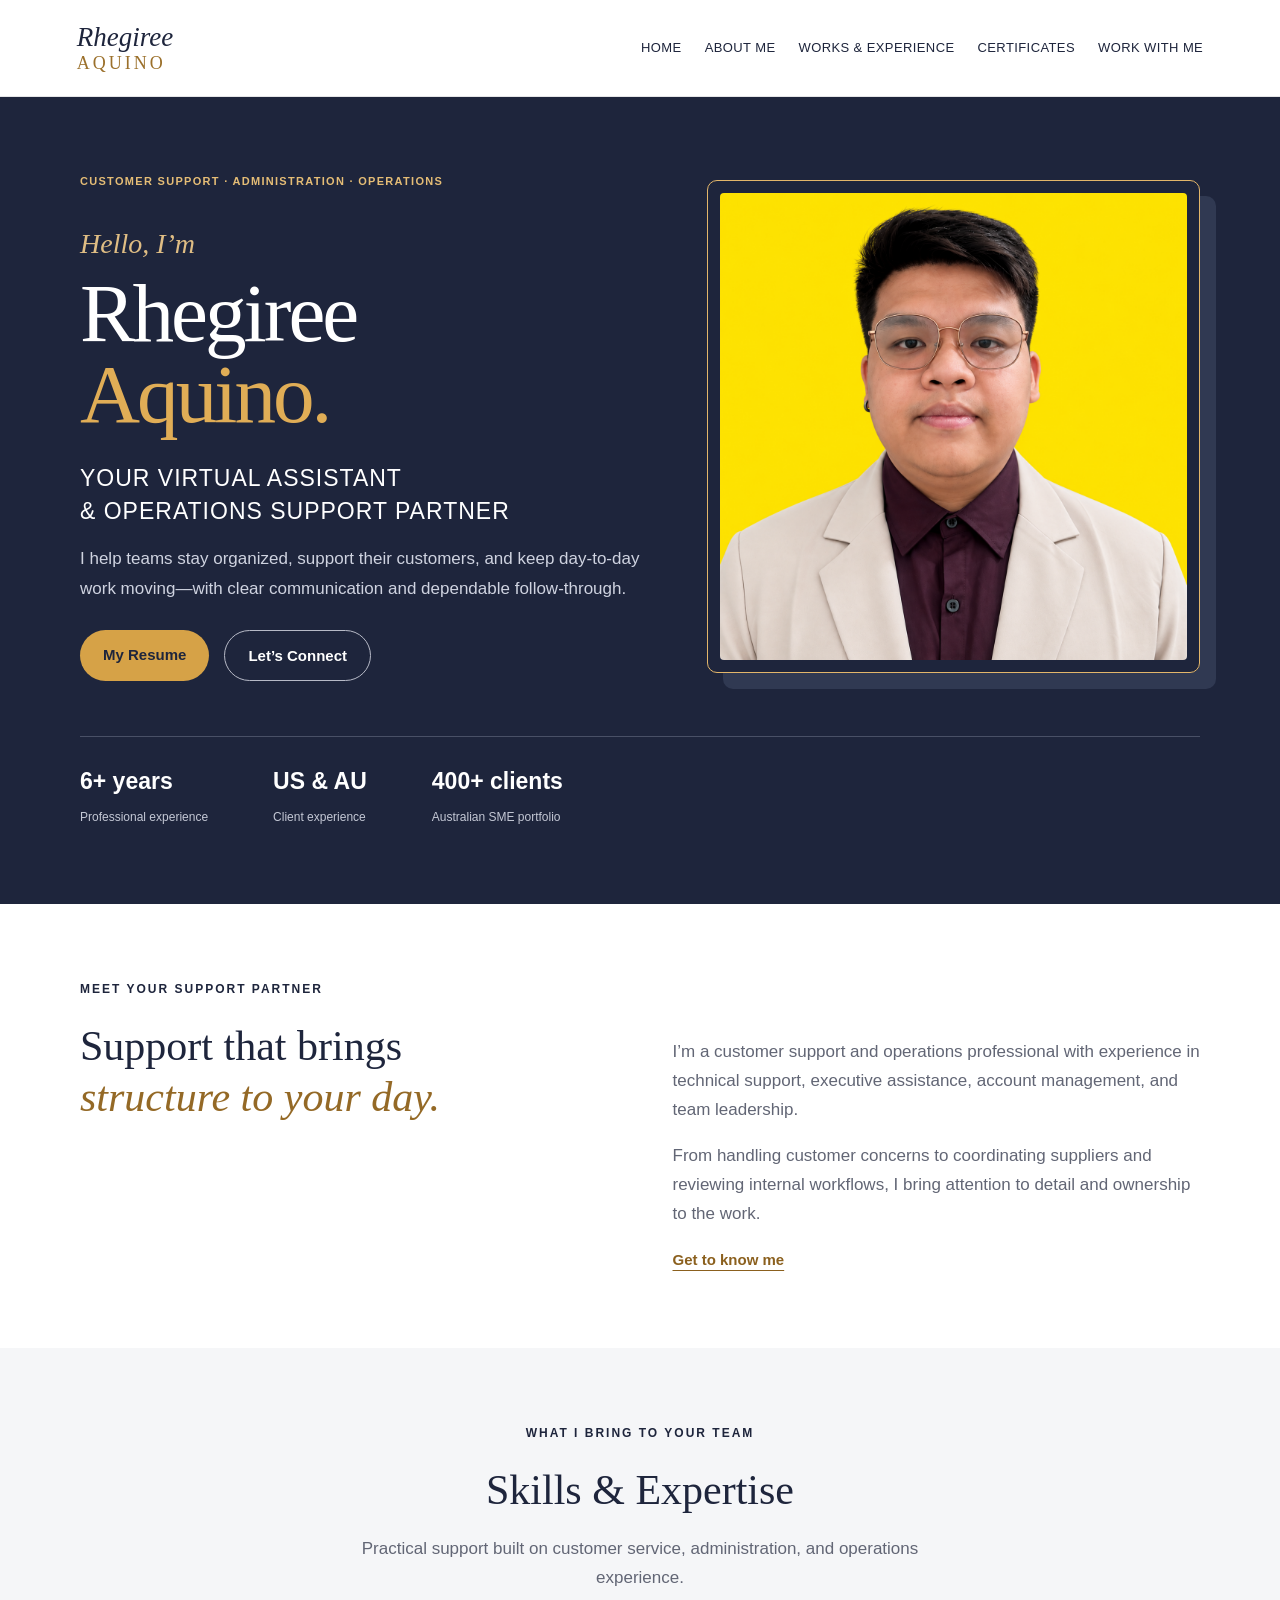
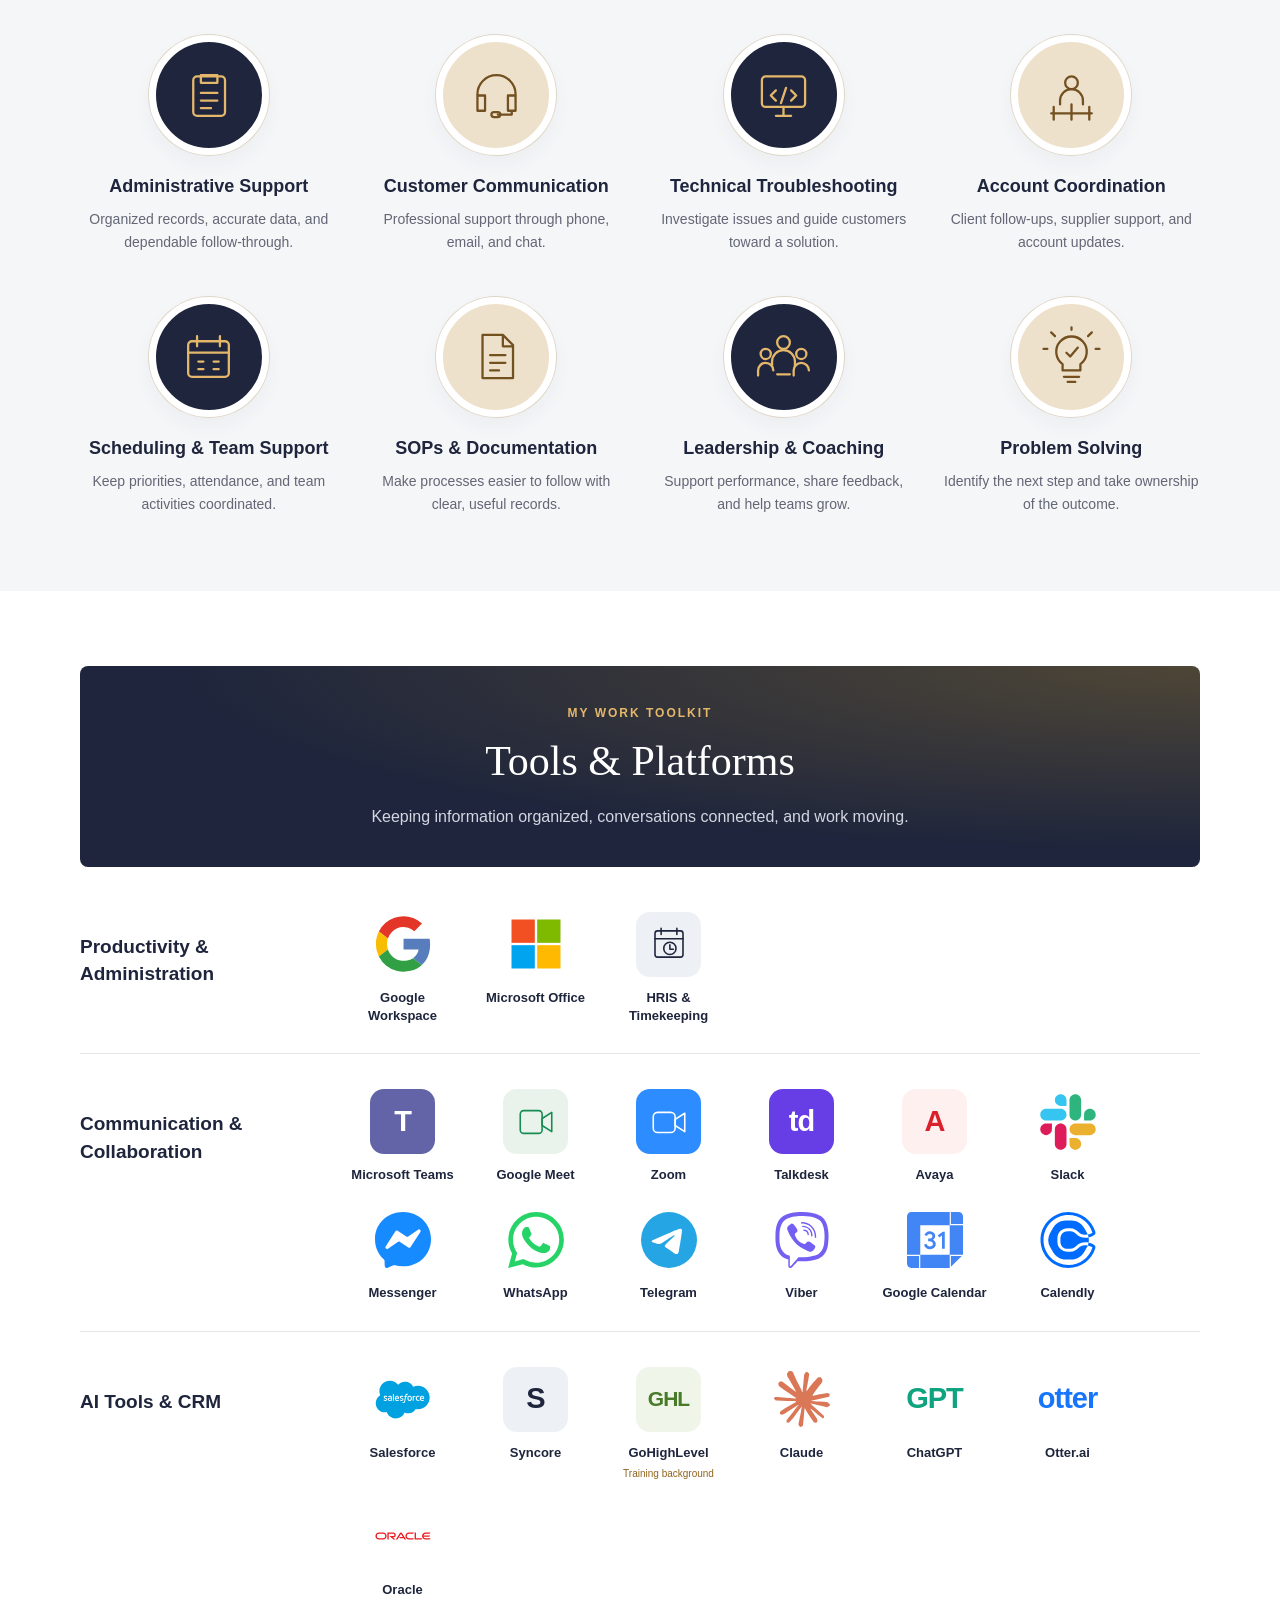
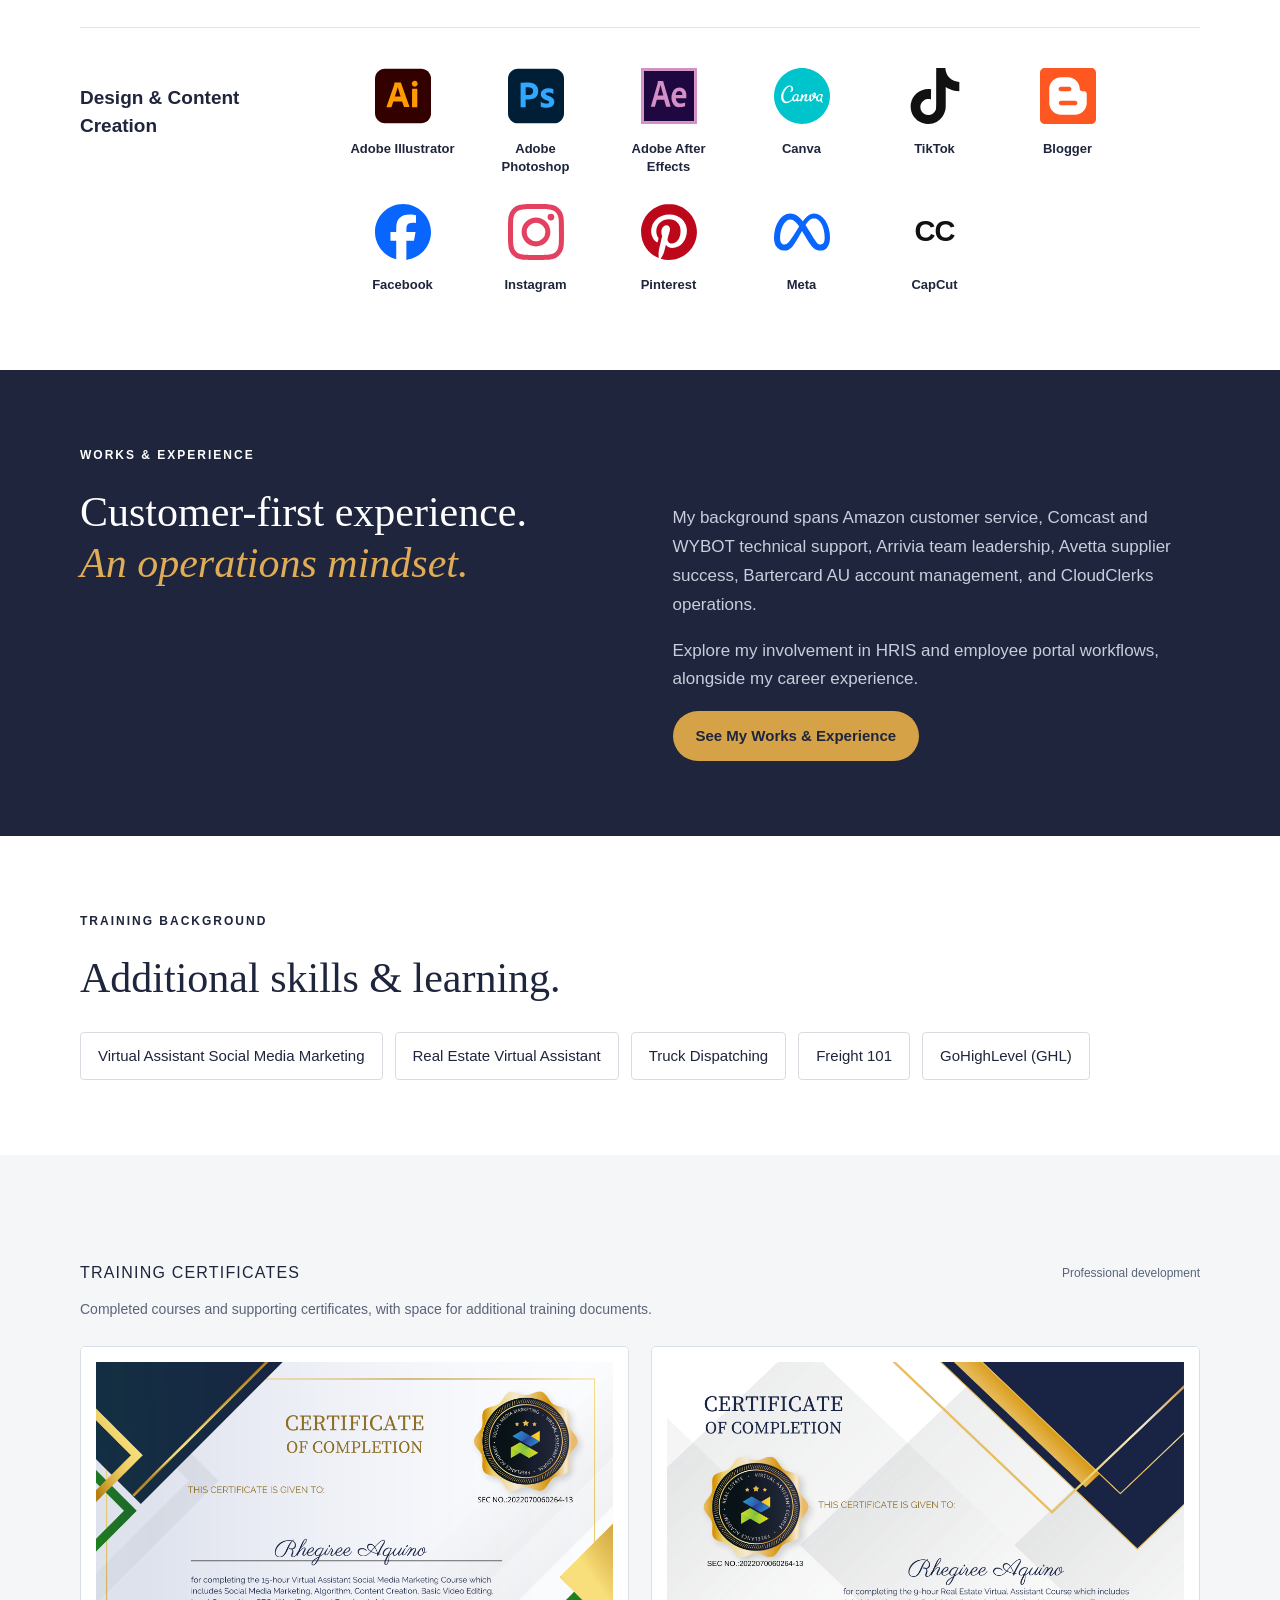
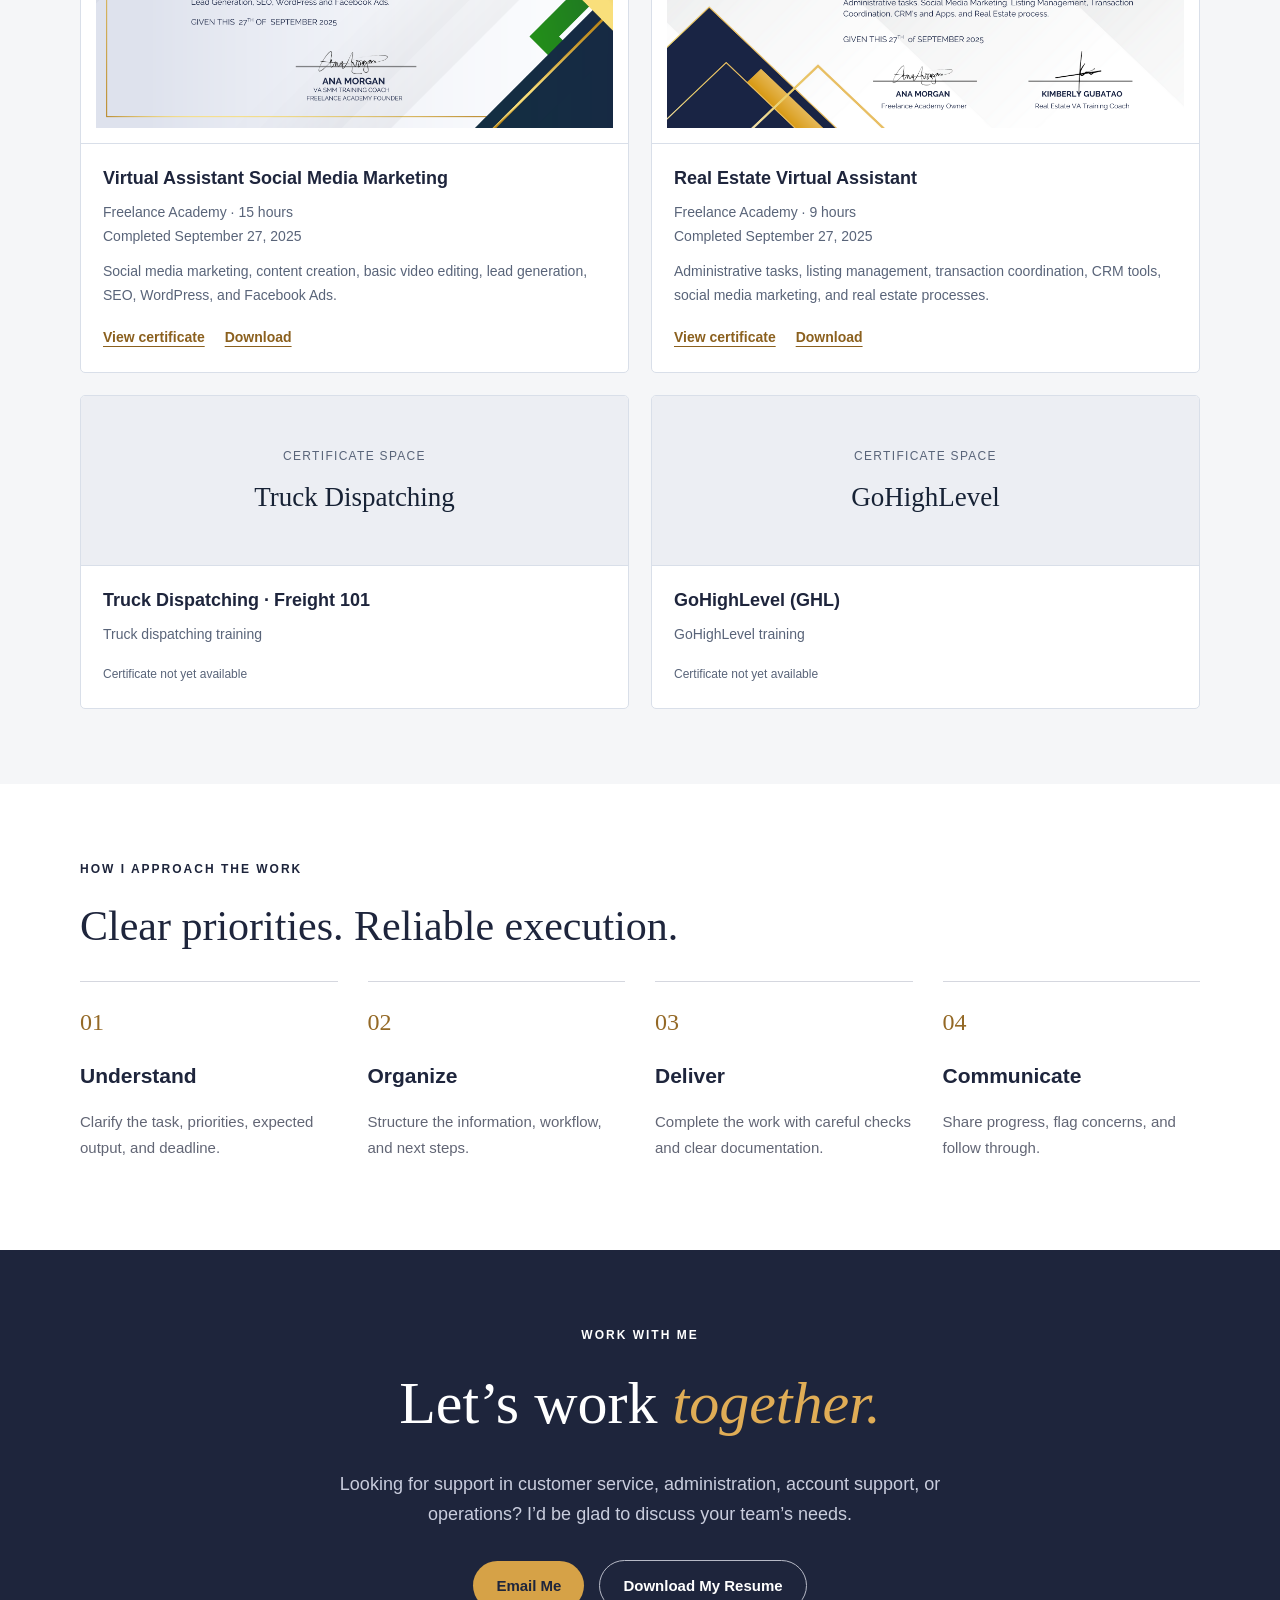
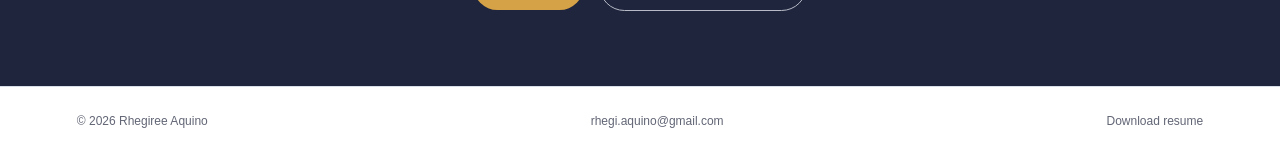
==== commit 653bd1e2: "Expand portfolio toolkit with confirmed communication AI and design tools" ====
--- a/index.html
+++ b/index.html
@@ -1 +1,5 @@
-<!doctype html><html lang="en"><head><meta charset="utf-8"><meta name="viewport" content="width=device-width,initial-scale=1"><title>Rhegiree Aquino | Virtual Assistant &amp; Operations Support</title><meta name="description" content="Rhegiree Aquino’s professional VA portfolio: customer support, administration, operations, project experience, training certificates and downloadable resume."><link rel="icon" href="data:image/svg+xml,%3Csvg xmlns='http://www.w3.org/2000/svg' viewBox='0 0 40 40'%3E%3Crect width='40' height='40' rx='5' fill='%231d253c'/%3E%3Ctext x='7' y='28' font-family='Georgia' font-size='25' fill='%23d3a044'%3ER.%3C/text%3E%3C/svg%3E"><link rel="stylesheet" href="blog.css"><link rel="stylesheet" href="portfolio.css"></head><body><a class="skip" href="#main">Skip to content</a><header class="portfolio-header"><a class="signature" href="index.html">Rhegiree <span>Aquino</span></a><nav aria-label="Main navigation"><a href="index.html">Home</a><a href="profile.html">About Me</a><a href="works.html">Works &amp; Experience</a><a href="index.html#certificates">Certificates</a><a href="contact.html">Work With Me</a></nav></header><main id="main" class="portfolio-main"><section class="portfolio-hero"><div class="portrait-hero-grid"><div class="portrait-hero-copy"><div class="hero-label">CUSTOMER SUPPORT · ADMINISTRATION · OPERATIONS</div><p class="hello">Hello, I’m</p><h1>Rhegiree<br><span>Aquino.</span></h1><h2>Your Virtual Assistant<br>&amp; Operations Support Partner</h2><p class="hero-description">I help teams stay organized, support their customers, and keep day-to-day work moving—with clear communication and dependable follow-through.</p><div class="hero-actions"><a class="gold-button" href="Rhegiree-Aquino-Resume.pdf" download>My Resume</a><a class="light-button" href="contact.html">Let’s Connect</a></div></div><div class="portrait-frame"><img src="rhegiree-aquino.png" alt="Rhegiree Aquino" width="1254" height="1254" fetchpriority="high"></div></div><div class="hero-facts"><div><strong>6+ years</strong><span>Professional experience</span></div><div><strong>US &amp; AU</strong><span>Client experience</span></div><div><strong>400+ clients</strong><span>Australian SME portfolio</span></div></div></section><section class="intro-section"><p class="section-kicker">MEET YOUR SUPPORT PARTNER</p><div class="split"><h2>Support that brings<br><em>structure to your day.</em></h2><div><p>I’m a customer support and operations professional with experience in technical support, executive assistance, account management, and team leadership.</p><p>From handling customer concerns to coordinating suppliers and reviewing internal workflows, I bring attention to detail and ownership to the work.</p><a class="text-link" href="profile.html">Get to know me</a></div></div></section><section class="skills-section"><p class="section-kicker">WHAT I BRING TO YOUR TEAM</p><h2>Skills &amp; Expertise</h2><p class="section-intro">Practical support built on customer service, administration, and operations experience.</p><div class="skills-visual-grid"><article class="skill-tile"><div class="skill-circle"><svg viewBox="0 0 48 48" fill="none" stroke="currentColor" stroke-width="1.8" stroke-linecap="round" stroke-linejoin="round" aria-hidden="true"><rect x="12" y="9" width="25" height="31" rx="3"/><path d="M18 8h13v6H18zM18 22h13M18 28h13M18 34h8"/></svg></div><h3>Administrative Support</h3><p>Organized records, accurate data, and dependable follow-through.</p></article><article class="skill-tile"><div class="skill-circle"><svg viewBox="0 0 48 48" fill="none" stroke="currentColor" stroke-width="1.8" stroke-linecap="round" stroke-linejoin="round" aria-hidden="true"><path d="M9 26v-3a15 15 0 0 1 30 0v3M9 24h6v12H9zM33 24h6v12h-6zM36 36v3H25"/><rect x="20" y="37" width="7" height="4" rx="2"/></svg></div><h3>Customer Communication</h3><p>Professional support through phone, email, and chat.</p></article><article class="skill-tile"><div class="skill-circle"><svg viewBox="0 0 48 48" fill="none" stroke="currentColor" stroke-width="1.8" stroke-linecap="round" stroke-linejoin="round" aria-hidden="true"><rect x="7" y="9" width="34" height="24" rx="3"/><path d="M18 40h12M24 33v7M18 20l-4 4 4 4M30 20l4 4-4 4M26 18l-4 12"/></svg></div><h3>Technical Troubleshooting</h3><p>Investigate issues and guide customers toward a solution.</p></article><article class="skill-tile"><div class="skill-circle"><svg viewBox="0 0 48 48" fill="none" stroke="currentColor" stroke-width="1.8" stroke-linecap="round" stroke-linejoin="round" aria-hidden="true"><circle cx="24" cy="14" r="5"/><path d="M15 31v-3a9 9 0 0 1 18 0v3M8 38h32M10 33v10M38 33v10M24 31v12"/></svg></div><h3>Account Coordination</h3><p>Client follow-ups, supplier support, and account updates.</p></article><article class="skill-tile"><div class="skill-circle"><svg viewBox="0 0 48 48" fill="none" stroke="currentColor" stroke-width="1.8" stroke-linecap="round" stroke-linejoin="round" aria-hidden="true"><rect x="8" y="12" width="32" height="28" rx="3"/><path d="M15 8v8M33 8v8M8 21h32M16 28h4M28 28h4M16 34h4M28 34h4"/></svg></div><h3>Scheduling & Team Support</h3><p>Keep priorities, attendance, and team activities coordinated.</p></article><article class="skill-tile"><div class="skill-circle"><svg viewBox="0 0 48 48" fill="none" stroke="currentColor" stroke-width="1.8" stroke-linecap="round" stroke-linejoin="round" aria-hidden="true"><path d="M13 7h16l8 8v26H13zM29 7v9h8M19 23h12M19 29h12M19 35h7"/></svg></div><h3>SOPs & Documentation</h3><p>Make processes easier to follow with clear, useful records.</p></article><article class="skill-tile"><div class="skill-circle"><svg viewBox="0 0 48 48" fill="none" stroke="currentColor" stroke-width="1.8" stroke-linecap="round" stroke-linejoin="round" aria-hidden="true"><circle cx="24" cy="13" r="5"/><circle cx="10" cy="22" r="4"/><circle cx="38" cy="22" r="4"/><path d="M15 32v-4a9 9 0 0 1 18 0v4M4 39v-4a6 6 0 0 1 12 0M32 39v-4a6 6 0 0 1 12 0M19 38h10"/></svg></div><h3>Leadership & Coaching</h3><p>Support performance, share feedback, and help teams grow.</p></article><article class="skill-tile"><div class="skill-circle"><svg viewBox="0 0 48 48" fill="none" stroke="currentColor" stroke-width="1.8" stroke-linecap="round" stroke-linejoin="round" aria-hidden="true"><path d="M17 30a12 12 0 1 1 14 0v5H17zM18 40h12M21 44h6M24 3v-2M5 18H2M46 18h-3M8 5l3 3M40 5l-3 3M20 21l3 3 6-7"/></svg></div><h3>Problem Solving</h3><p>Identify the next step and take ownership of the outcome.</p></article></div></section><section class="tools-section visual-tools"><div class="tools-heading"><p class="section-kicker">MY WORK TOOLKIT</p><h2>Tools &amp; Platforms</h2><p>Keeping information organized, conversations connected, and work moving.</p></div><div class="tool-visual-groups"><article class="tool-visual-group"><h3>Productivity & Administration</h3><div class="tool-tile-grid"><div class="tool-tile"><div class="tool-mark plain" aria-hidden="true"><svg xmlns="http://www.w3.org/2000/svg" viewBox="0 0 128 128"><path fill="#fff" d="M44.59 4.21a63.28 63.28 0 004.33 120.9 67.6 67.6 0 0032.36.35 57.13 57.13 0 0025.9-13.46 57.44 57.44 0 0016-26.26 74.33 74.33 0 001.61-33.58H65.27v24.69h34.47a29.72 29.72 0 01-12.66 19.52 36.16 36.16 0 01-13.93 5.5 41.29 41.29 0 01-15.1 0A37.16 37.16 0 0144 95.74a39.3 39.3 0 01-14.5-19.42 38.31 38.31 0 010-24.63 39.25 39.25 0 019.18-14.91A37.17 37.17 0 0176.13 27a34.28 34.28 0 0113.64 8q5.83-5.8 11.64-11.63c2-2.09 4.18-4.08 6.15-6.22A61.22 61.22 0 0087.2 4.59a64 64 0 00-42.61-.38z"/><path fill="#e33629" d="M44.59 4.21a64 64 0 0142.61.37 61.22 61.22 0 0120.35 12.62c-2 2.14-4.11 4.14-6.15 6.22Q95.58 29.23 89.77 35a34.28 34.28 0 00-13.64-8 37.17 37.17 0 00-37.46 9.74 39.25 39.25 0 00-9.18 14.91L8.76 35.6A63.53 63.53 0 0144.59 4.21z"/><path fill="#f8bd00" d="M3.26 51.5a62.93 62.93 0 015.5-15.9l20.73 16.09a38.31 38.31 0 000 24.63q-10.36 8-20.73 16.08a63.33 63.33 0 01-5.5-40.9z"/><path fill="#587dbd" d="M65.27 52.15h59.52a74.33 74.33 0 01-1.61 33.58 57.44 57.44 0 01-16 26.26c-6.69-5.22-13.41-10.4-20.1-15.62a29.72 29.72 0 0012.66-19.54H65.27c-.01-8.22 0-16.45 0-24.68z"/><path fill="#319f43" d="M8.75 92.4q10.37-8 20.73-16.08A39.3 39.3 0 0044 95.74a37.16 37.16 0 0014.08 6.08 41.29 41.29 0 0015.1 0 36.16 36.16 0 0013.93-5.5c6.69 5.22 13.41 10.4 20.1 15.62a57.13 57.13 0 01-25.9 13.47 67.6 67.6 0 01-32.36-.35 63 63 0 01-23-11.59A63.73 63.73 0 018.75 92.4z"/></svg></div><span>Google Workspace</span></div><div class="tool-tile"><div class="tool-mark plain" aria-hidden="true"><svg viewBox="0 0 48 48" aria-hidden="true"><path fill="#f25022" d="M3 3h20v20H3z"/><path fill="#7fba00" d="M25 3h20v20H25z"/><path fill="#00a4ef" d="M3 25h20v20H3z"/><path fill="#ffb900" d="M25 25h20v20H25z"/></svg></div><span>Microsoft Office</span></div><div class="tool-tile"><div class="tool-mark navy" aria-hidden="true"><svg viewBox="0 0 48 48" fill="none" stroke="currentColor" stroke-width="1.8" stroke-linecap="round" stroke-linejoin="round" aria-hidden="true"><rect x="8" y="9" width="32" height="30" rx="3"/><path d="M8 18h32M15 6v7M33 6v7"/><circle cx="25" cy="29" r="7"/><path d="M25 25v5h4"/></svg></div><span>HRIS & Timekeeping</span></div></div></article><article class="tool-visual-group"><h3>Communication & Collaboration</h3><div class="tool-tile-grid"><div class="tool-tile"><div class="tool-mark teams" aria-hidden="true"><b>T</b></div><span>Microsoft Teams</span></div><div class="tool-tile"><div class="tool-mark meet" aria-hidden="true"><svg viewBox="0 0 48 48" fill="none" stroke="currentColor" stroke-width="1.8" stroke-linecap="round" stroke-linejoin="round" aria-hidden="true"><rect x="6" y="11" width="25" height="26" rx="4"/><path d="M31 20l11-7v22l-11-7z"/></svg></div><span>Google Meet</span></div><div class="tool-tile"><div class="tool-mark zoom" aria-hidden="true"><svg viewBox="0 0 48 48" fill="none" stroke="currentColor" stroke-width="1.8" stroke-linecap="round" stroke-linejoin="round" aria-hidden="true"><rect x="6" y="13" width="25" height="23" rx="5"/><path d="M31 21l11-7v21l-11-7z"/></svg></div><span>Zoom</span></div><div class="tool-tile"><div class="tool-mark talkdesk" aria-hidden="true"><b>td</b></div><span>Talkdesk</span></div><div class="tool-tile"><div class="tool-mark avaya" aria-hidden="true"><b>A</b></div><span>Avaya</span></div></div></article><article class="tool-visual-group"><h3>CRM & Account Support</h3><div class="tool-tile-grid"><div class="tool-tile"><div class="tool-mark plain" aria-hidden="true"><svg xmlns="http://www.w3.org/2000/svg" viewBox="0 0 128 128"><path fill="#00A1E0" d="M53.01 31.44c3.98-4.14 9.51-6.71 15.64-6.71 8.14 0 15.24 4.54 19.02 11.28a26.26 26.26 0 0110.75-2.29c14.68 0 26.58 12.01 26.58 26.81 0 14.81-11.9 26.82-26.58 26.82-1.79 0-3.54-.18-5.24-.52-3.33 5.94-9.68 9.95-16.96 9.95-3.05 0-5.93-.7-8.5-1.96-3.38 7.94-11.24 13.51-20.41 13.51-9.55 0-17.68-6.04-20.8-14.51-1.36.29-2.78.44-4.23.44-11.37 0-20.58-9.31-20.58-20.79 0-7.7 4.14-14.42 10.29-18.01a23.727 23.727 0 01-1.97-9.51c0-13.21 10.72-23.92 23.95-23.92 7.76-.01 14.67 3.69 19.04 9.41"/><path fill="#FFF" d="M19.56 66.78c-.08.2.03.24.05.28.23.17.47.29.7.43 1.26.67 2.44.86 3.69.86 2.53 0 4.1-1.35 4.1-3.51v-.04c0-2-1.77-2.73-3.44-3.25l-.22-.07c-1.25-.41-2.34-.76-2.34-1.58v-.04c0-.71.63-1.23 1.61-1.23 1.09 0 2.38.36 3.21.82 0 0 .24.16.33-.08.05-.13.47-1.26.51-1.38.05-.13-.04-.23-.12-.28-.95-.58-2.26-.97-3.62-.97h-.25c-2.31 0-3.93 1.4-3.93 3.4v.04c0 2.11 1.78 2.8 3.45 3.28l.27.08c1.22.37 2.27.7 2.27 1.55v.04c0 .78-.68 1.37-1.78 1.37-.43 0-1.79-.01-3.26-.94-.18-.1-.28-.18-.42-.26-.07-.05-.25-.12-.33.11l-.48 1.37zM56.59 66.78c-.08.2.03.24.05.28.23.17.47.29.7.43 1.26.67 2.44.86 3.69.86 2.53 0 4.1-1.35 4.1-3.51v-.04c0-2-1.77-2.73-3.44-3.25l-.22-.07c-1.25-.41-2.34-.76-2.34-1.58v-.04c0-.71.63-1.23 1.61-1.23 1.09 0 2.38.36 3.21.82 0 0 .24.16.33-.08.05-.13.47-1.26.51-1.38.05-.13-.04-.23-.12-.28-.95-.58-2.26-.97-3.62-.97h-.25c-2.31 0-3.93 1.4-3.93 3.4v.04c0 2.11 1.78 2.8 3.45 3.28l.27.08c1.22.37 2.27.7 2.27 1.55v.04c0 .78-.68 1.37-1.78 1.37-.43 0-1.79-.01-3.26-.94-.18-.1-.28-.18-.42-.26-.05-.03-.26-.11-.33.11l-.48 1.37zM81.86 62.54c0 1.22-.23 2.19-.68 2.87-.44.67-1.12 1-2.05 1-.94 0-1.61-.33-2.05-1-.44-.68-.67-1.65-.67-2.87 0-1.22.22-2.18.67-2.86.44-.67 1.11-.99 2.05-.99.94 0 1.61.32 2.06.99.44.67.67 1.63.67 2.86m2.11-2.27c-.21-.7-.53-1.32-.96-1.83a4.53 4.53 0 00-1.62-1.23c-.64-.3-1.41-.45-2.26-.45-.86 0-1.62.15-2.26.45-.65.3-1.19.72-1.62 1.23-.43.52-.75 1.13-.96 1.83-.21.7-.31 1.46-.31 2.27s.1 1.57.31 2.27.53 1.32.96 1.83c.43.52.98.93 1.62 1.22.65.29 1.41.44 2.26.44.86 0 1.62-.15 2.26-.44.64-.29 1.19-.71 1.62-1.22.43-.51.75-1.13.96-1.83.21-.7.31-1.46.31-2.27s-.1-1.58-.31-2.27M101.31 66.08c-.07-.21-.27-.13-.27-.13-.31.12-.63.23-.98.28-.35.05-.74.08-1.16.08-1.02 0-1.83-.3-2.42-.9-.58-.6-.91-1.57-.91-2.89 0-1.2.29-2.1.81-2.78.51-.68 1.3-1.03 2.34-1.03.87 0 1.54.1 2.23.32 0 0 .17.07.25-.15.18-.51.32-.88.52-1.44.06-.16-.08-.23-.13-.25-.27-.11-.92-.28-1.41-.35-.46-.07-.99-.11-1.58-.11-.89 0-1.68.15-2.35.45-.67.3-1.25.71-1.7 1.23a5.3 5.3 0 00-1.03 1.83c-.23.7-.34 1.46-.34 2.27 0 1.75.47 3.17 1.41 4.2.93 1.04 2.34 1.57 4.17 1.57 1.08 0 2.19-.22 2.99-.53 0 0 .15-.07.09-.25l-.53-1.42zM105.01 61.36c.1-.68.29-1.25.58-1.69.44-.67 1.1-1.04 2.04-1.04s1.56.37 2 1.04c.3.44.42 1.03.47 1.69h-5.09zm7.1-1.49c-.18-.68-.62-1.36-.92-1.67-.46-.5-.91-.84-1.36-1.03a5.2 5.2 0 00-2.05-.41c-.89 0-1.7.15-2.36.46-.66.31-1.21.73-1.65 1.26-.43.52-.76 1.15-.97 1.85-.21.7-.31 1.47-.31 2.28 0 .82.11 1.59.32 2.28.22.7.57 1.31 1.04 1.82.47.51 1.07.91 1.8 1.19.72.28 1.59.42 2.59.42 2.06-.01 3.15-.47 3.6-.71.08-.04.15-.12.06-.34l-.47-1.31c-.07-.19-.27-.12-.27-.12-.51.19-1.24.53-2.93.53-1.11 0-1.93-.33-2.44-.84-.53-.52-.79-1.29-.83-2.38l7.15.01s.19 0 .21-.19c.01-.1.25-1.49-.21-3.1zM47.77 61.36c.1-.68.29-1.25.58-1.69.44-.67 1.1-1.04 2.04-1.04s1.56.37 2 1.04c.29.44.42 1.03.47 1.69h-5.09zm7.11-1.49c-.18-.68-.62-1.36-.91-1.67-.46-.5-.91-.84-1.36-1.03a5.2 5.2 0 00-2.05-.41c-.89 0-1.7.15-2.36.46-.66.31-1.21.73-1.65 1.26-.43.52-.76 1.15-.97 1.85-.21.7-.31 1.47-.31 2.28 0 .82.11 1.59.32 2.28.22.7.57 1.31 1.04 1.82.47.51 1.07.91 1.8 1.19.72.28 1.59.42 2.59.42 2.06-.01 3.15-.47 3.6-.71.08-.04.15-.12.06-.34l-.47-1.31c-.07-.19-.27-.12-.27-.12-.51.19-1.24.53-2.93.53-1.11 0-1.93-.33-2.44-.84-.53-.52-.79-1.29-.83-2.38l7.15.01s.19 0 .21-.19c0-.1.24-1.49-.22-3.1zM32.32 66.04c-.28-.22-.32-.28-.41-.42-.14-.22-.21-.53-.21-.93 0-.63.21-1.08.64-1.38-.01 0 .61-.54 2.07-.52 1.02.01 1.94.17 1.94.17v3.25s-.91.19-1.93.26c-1.46.08-2.1-.43-2.1-.43m2.85-5.02c-.29-.02-.67-.03-1.12-.03-.61 0-1.2.08-1.76.23-.56.15-1.06.38-1.49.69-.43.31-.78.71-1.04 1.18-.25.47-.38 1.03-.38 1.65 0 .63.11 1.18.33 1.63.22.45.53.83.93 1.12.4.29.89.5 1.46.63.56.13 1.2.19 1.89.19.73 0 1.46-.06 2.17-.18.7-.12 1.56-.29 1.8-.35s.5-.13.5-.13c.18-.04.16-.23.16-.23v-6.54c0-1.43-.38-2.5-1.14-3.15-.75-.66-1.85-.99-3.28-.99-.54 0-1.4.07-1.91.18 0 0-1.56.3-2.2.8 0 0-.14.09-.06.28l.51 1.36c.06.18.23.12.23.12s.05-.02.12-.06c1.38-.75 3.11-.73 3.11-.73.77 0 1.37.15 1.77.46.39.3.59.75.59 1.7v.3c-.63-.08-1.19-.13-1.19-.13M92.81 57.34a.201.201 0 00-.11-.26c-.12-.05-.73-.18-1.2-.21-.9-.05-1.4.1-1.84.3-.44.2-.93.52-1.21.89v-.87c0-.12-.09-.22-.21-.22h-1.83c-.12 0-.21.1-.21.22v10.66c0 .12.1.22.22.22h1.88c.12 0 .22-.1.22-.22v-5.33c0-.71.08-1.43.24-1.88.15-.44.37-.8.63-1.05s.56-.43.88-.53c.33-.1.7-.14.96-.14.37 0 .79.1.79.1.14.02.21-.07.26-.19.11-.32.46-1.3.53-1.49"/><path fill="#FFF" d="M75.18 52.4c-.23-.07-.44-.12-.71-.17-.27-.05-.6-.07-.97-.07-1.29 0-2.31.37-3.03 1.09-.71.72-1.19 1.81-1.44 3.24l-.09.48h-1.62s-.2-.01-.24.21l-.27 1.49c-.02.14.04.23.23.23h1.58l-1.6 8.94c-.12.72-.27 1.31-.43 1.76-.16.44-.31.77-.5 1.02-.18.23-.35.4-.65.5-.25.08-.53.12-.84.12-.17 0-.4-.03-.57-.06-.17-.03-.26-.07-.39-.12 0 0-.18-.07-.26.11-.06.15-.48 1.31-.53 1.45-.05.14.02.25.11.29.21.07.37.12.65.19.4.09.73.1 1.05.1.66 0 1.26-.09 1.75-.27.5-.18.93-.5 1.32-.92.42-.46.68-.94.93-1.6.25-.65.46-1.46.63-2.4l1.61-9.11h2.35s.2.01.24-.21l.27-1.49c.02-.14-.04-.23-.23-.23h-2.29c.01-.05.12-.86.38-1.61.11-.32.32-.58.5-.76.18-.18.38-.3.6-.37.23-.07.48-.11.77-.11.21 0 .43.02.59.06.22.05.31.07.37.09.23.07.27 0 .31-.11l.55-1.5c.06-.17-.08-.24-.13-.26M43.26 67.85c0 .12-.09.22-.21.22h-1.9c-.12 0-.2-.1-.2-.22V52.6c0-.12.08-.22.2-.22h1.9c.12 0 .21.1.21.22v15.25z"/></svg></div><span>Salesforce</span></div><div class="tool-tile"><div class="tool-mark navy" aria-hidden="true"><b>S</b></div><span>Syncore</span></div><div class="tool-tile"><div class="tool-mark ghl" aria-hidden="true"><b>GHL</b></div><span>GoHighLevel</span><small>Training background</small></div></div></article></div></section><section class="work-preview"><p class="section-kicker">WORKS &amp; EXPERIENCE</p><div class="split"><h2>Customer-first experience.<br><em>An operations mindset.</em></h2><div><p>My background spans Amazon customer service, Comcast and WYBOT technical support, Arrivia team leadership, Avetta supplier success, Bartercard AU account management, and CloudClerks operations.</p><p>Explore my involvement in HRIS and employee portal workflows, alongside my career experience.</p><a class="gold-button" href="works.html">See My Works &amp; Experience</a></div></div></section><section class="training-section"><p class="section-kicker">TRAINING BACKGROUND</p><h2>Additional skills &amp; learning.</h2><div class="training-chips"><span>Virtual Assistant Social Media Marketing</span><span>Real Estate Virtual Assistant</span><span>Truck Dispatching</span><span>Freight 101</span><span>GoHighLevel (GHL)</span></div></section><section id="certificates" class="certificates"><div class="section-label"><h2>Training certificates</h2><span>Professional development</span></div><p class="cert-intro">Completed courses and supporting certificates, with space for additional training documents.</p><div class="certificate-grid"><article class="certificate-card"><a class="certificate-image" href="social-media-marketing.png" target="_blank" rel="noopener" aria-label="View Virtual Assistant Social Media Marketing certificate"><img src="social-media-marketing.png" alt="Certificate of completion awarded to Rhegiree Aquino for Virtual Assistant Social Media Marketing, dated September 27, 2025" loading="lazy" width="1888" height="1334"></a><div class="certificate-info"><h3>Virtual Assistant Social Media Marketing</h3><p>Freelance Academy · 15 hours<br>Completed September 27, 2025</p><p>Social media marketing, content creation, basic video editing, lead generation, SEO, WordPress, and Facebook Ads.</p><div class="certificate-actions"><a href="social-media-marketing.png" target="_blank" rel="noopener">View certificate</a><a href="social-media-marketing.png" download>Download</a></div></div></article><article class="certificate-card"><a class="certificate-image" href="real-estate-va.png" target="_blank" rel="noopener" aria-label="View Real Estate Virtual Assistant certificate"><img src="real-estate-va.png" alt="Certificate of completion awarded to Rhegiree Aquino for Real Estate Virtual Assistant, dated September 27, 2025" loading="lazy" width="1888" height="1334"></a><div class="certificate-info"><h3>Real Estate Virtual Assistant</h3><p>Freelance Academy · 9 hours<br>Completed September 27, 2025</p><p>Administrative tasks, listing management, transaction coordination, CRM tools, social media marketing, and real estate processes.</p><div class="certificate-actions"><a href="real-estate-va.png" target="_blank" rel="noopener">View certificate</a><a href="real-estate-va.png" download>Download</a></div></div></article><article class="certificate-card"><div class="certificate-preview"><span>Certificate space</span><p>Truck Dispatching</p></div><div class="certificate-info"><h3>Truck Dispatching · Freight 101</h3><p>Truck dispatching training</p><span>Certificate not yet available</span></div></article><article class="certificate-card"><div class="certificate-preview"><span>Certificate space</span><p>GoHighLevel</p></div><div class="certificate-info"><h3>GoHighLevel (GHL)</h3><p>GoHighLevel training</p><span>Certificate not yet available</span></div></article></div></section><section class="how-section"><p class="section-kicker">HOW I APPROACH THE WORK</p><h2>Clear priorities. Reliable execution.</h2><div class="how-grid"><article><span>01</span><h3>Understand</h3><p>Clarify the task, priorities, expected output, and deadline.</p></article><article><span>02</span><h3>Organize</h3><p>Structure the information, workflow, and next steps.</p></article><article><span>03</span><h3>Deliver</h3><p>Complete the work with careful checks and clear documentation.</p></article><article><span>04</span><h3>Communicate</h3><p>Share progress, flag concerns, and follow through.</p></article></div></section><section class="portfolio-contact"><p class="section-kicker">WORK WITH ME</p><h2>Let’s work <em>together.</em></h2><p>Looking for support in customer service, administration, account support, or operations? I’d be glad to discuss your team’s needs.</p><a class="gold-button" href="mailto:rhegi.aquino@gmail.com">Email Me</a><a class="light-button" href="Rhegiree-Aquino-Resume.pdf" download>Download My Resume</a></section></main><footer><span>© 2026 Rhegiree Aquino</span><a href="mailto:rhegi.aquino@gmail.com">rhegi.aquino@gmail.com</a><a href="Rhegiree-Aquino-Resume.pdf" download>Download resume</a></footer></body></html>+<!doctype html><html lang="en"><head><meta charset="utf-8"><meta name="viewport" content="width=device-width,initial-scale=1"><title>Rhegiree Aquino | Virtual Assistant &amp; Operations Support</title><meta name="description" content="Rhegiree Aquino’s professional VA portfolio: customer support, administration, operations, project experience, training certificates and downloadable resume."><link rel="icon" href="data:image/svg+xml,%3Csvg xmlns='http://www.w3.org/2000/svg' viewBox='0 0 40 40'%3E%3Crect width='40' height='40' rx='5' fill='%231d253c'/%3E%3Ctext x='7' y='28' font-family='Georgia' font-size='25' fill='%23d3a044'%3ER.%3C/text%3E%3C/svg%3E"><link rel="stylesheet" href="blog.css"><link rel="stylesheet" href="portfolio.css?v=2"></head><body><a class="skip" href="#main">Skip to content</a><header class="portfolio-header"><a class="signature" href="index.html">Rhegiree <span>Aquino</span></a><nav aria-label="Main navigation"><a href="index.html">Home</a><a href="profile.html">About Me</a><a href="works.html">Works &amp; Experience</a><a href="index.html#certificates">Certificates</a><a href="contact.html">Work With Me</a></nav></header><main id="main" class="portfolio-main"><section class="portfolio-hero"><div class="portrait-hero-grid"><div class="portrait-hero-copy"><div class="hero-label">CUSTOMER SUPPORT · ADMINISTRATION · OPERATIONS</div><p class="hello">Hello, I’m</p><h1>Rhegiree<br><span>Aquino.</span></h1><h2>Your Virtual Assistant<br>&amp; Operations Support Partner</h2><p class="hero-description">I help teams stay organized, support their customers, and keep day-to-day work moving—with clear communication and dependable follow-through.</p><div class="hero-actions"><a class="gold-button" href="Rhegiree-Aquino-Resume.pdf" download>My Resume</a><a class="light-button" href="contact.html">Let’s Connect</a></div></div><div class="portrait-frame"><img src="rhegiree-aquino.png" alt="Rhegiree Aquino" width="1254" height="1254" fetchpriority="high"></div></div><div class="hero-facts"><div><strong>6+ years</strong><span>Professional experience</span></div><div><strong>US &amp; AU</strong><span>Client experience</span></div><div><strong>400+ clients</strong><span>Australian SME portfolio</span></div></div></section><section class="intro-section"><p class="section-kicker">MEET YOUR SUPPORT PARTNER</p><div class="split"><h2>Support that brings<br><em>structure to your day.</em></h2><div><p>I’m a customer support and operations professional with experience in technical support, executive assistance, account management, and team leadership.</p><p>From handling customer concerns to coordinating suppliers and reviewing internal workflows, I bring attention to detail and ownership to the work.</p><a class="text-link" href="profile.html">Get to know me</a></div></div></section><section class="skills-section"><p class="section-kicker">WHAT I BRING TO YOUR TEAM</p><h2>Skills &amp; Expertise</h2><p class="section-intro">Practical support built on customer service, administration, and operations experience.</p><div class="skills-visual-grid"><article class="skill-tile"><div class="skill-circle"><svg viewBox="0 0 48 48" fill="none" stroke="currentColor" stroke-width="1.8" stroke-linecap="round" stroke-linejoin="round" aria-hidden="true"><rect x="12" y="9" width="25" height="31" rx="3"/><path d="M18 8h13v6H18zM18 22h13M18 28h13M18 34h8"/></svg></div><h3>Administrative Support</h3><p>Organized records, accurate data, and dependable follow-through.</p></article><article class="skill-tile"><div class="skill-circle"><svg viewBox="0 0 48 48" fill="none" stroke="currentColor" stroke-width="1.8" stroke-linecap="round" stroke-linejoin="round" aria-hidden="true"><path d="M9 26v-3a15 15 0 0 1 30 0v3M9 24h6v12H9zM33 24h6v12h-6zM36 36v3H25"/><rect x="20" y="37" width="7" height="4" rx="2"/></svg></div><h3>Customer Communication</h3><p>Professional support through phone, email, and chat.</p></article><article class="skill-tile"><div class="skill-circle"><svg viewBox="0 0 48 48" fill="none" stroke="currentColor" stroke-width="1.8" stroke-linecap="round" stroke-linejoin="round" aria-hidden="true"><rect x="7" y="9" width="34" height="24" rx="3"/><path d="M18 40h12M24 33v7M18 20l-4 4 4 4M30 20l4 4-4 4M26 18l-4 12"/></svg></div><h3>Technical Troubleshooting</h3><p>Investigate issues and guide customers toward a solution.</p></article><article class="skill-tile"><div class="skill-circle"><svg viewBox="0 0 48 48" fill="none" stroke="currentColor" stroke-width="1.8" stroke-linecap="round" stroke-linejoin="round" aria-hidden="true"><circle cx="24" cy="14" r="5"/><path d="M15 31v-3a9 9 0 0 1 18 0v3M8 38h32M10 33v10M38 33v10M24 31v12"/></svg></div><h3>Account Coordination</h3><p>Client follow-ups, supplier support, and account updates.</p></article><article class="skill-tile"><div class="skill-circle"><svg viewBox="0 0 48 48" fill="none" stroke="currentColor" stroke-width="1.8" stroke-linecap="round" stroke-linejoin="round" aria-hidden="true"><rect x="8" y="12" width="32" height="28" rx="3"/><path d="M15 8v8M33 8v8M8 21h32M16 28h4M28 28h4M16 34h4M28 34h4"/></svg></div><h3>Scheduling & Team Support</h3><p>Keep priorities, attendance, and team activities coordinated.</p></article><article class="skill-tile"><div class="skill-circle"><svg viewBox="0 0 48 48" fill="none" stroke="currentColor" stroke-width="1.8" stroke-linecap="round" stroke-linejoin="round" aria-hidden="true"><path d="M13 7h16l8 8v26H13zM29 7v9h8M19 23h12M19 29h12M19 35h7"/></svg></div><h3>SOPs & Documentation</h3><p>Make processes easier to follow with clear, useful records.</p></article><article class="skill-tile"><div class="skill-circle"><svg viewBox="0 0 48 48" fill="none" stroke="currentColor" stroke-width="1.8" stroke-linecap="round" stroke-linejoin="round" aria-hidden="true"><circle cx="24" cy="13" r="5"/><circle cx="10" cy="22" r="4"/><circle cx="38" cy="22" r="4"/><path d="M15 32v-4a9 9 0 0 1 18 0v4M4 39v-4a6 6 0 0 1 12 0M32 39v-4a6 6 0 0 1 12 0M19 38h10"/></svg></div><h3>Leadership & Coaching</h3><p>Support performance, share feedback, and help teams grow.</p></article><article class="skill-tile"><div class="skill-circle"><svg viewBox="0 0 48 48" fill="none" stroke="currentColor" stroke-width="1.8" stroke-linecap="round" stroke-linejoin="round" aria-hidden="true"><path d="M17 30a12 12 0 1 1 14 0v5H17zM18 40h12M21 44h6M24 3v-2M5 18H2M46 18h-3M8 5l3 3M40 5l-3 3M20 21l3 3 6-7"/></svg></div><h3>Problem Solving</h3><p>Identify the next step and take ownership of the outcome.</p></article></div></section><section class="tools-section visual-tools"><div class="tools-heading"><p class="section-kicker">MY WORK TOOLKIT</p><h2>Tools &amp; Platforms</h2><p>Keeping information organized, conversations connected, and work moving.</p></div><div class="tool-visual-groups"><article class="tool-visual-group"><h3>Productivity & Administration</h3><div class="tool-tile-grid"><div class="tool-tile"><div class="tool-mark plain" aria-hidden="true"><svg xmlns="http://www.w3.org/2000/svg" viewBox="0 0 128 128"><path fill="#fff" d="M44.59 4.21a63.28 63.28 0 004.33 120.9 67.6 67.6 0 0032.36.35 57.13 57.13 0 0025.9-13.46 57.44 57.44 0 0016-26.26 74.33 74.33 0 001.61-33.58H65.27v24.69h34.47a29.72 29.72 0 01-12.66 19.52 36.16 36.16 0 01-13.93 5.5 41.29 41.29 0 01-15.1 0A37.16 37.16 0 0144 95.74a39.3 39.3 0 01-14.5-19.42 38.31 38.31 0 010-24.63 39.25 39.25 0 019.18-14.91A37.17 37.17 0 0176.13 27a34.28 34.28 0 0113.64 8q5.83-5.8 11.64-11.63c2-2.09 4.18-4.08 6.15-6.22A61.22 61.22 0 0087.2 4.59a64 64 0 00-42.61-.38z"/><path fill="#e33629" d="M44.59 4.21a64 64 0 0142.61.37 61.22 61.22 0 0120.35 12.62c-2 2.14-4.11 4.14-6.15 6.22Q95.58 29.23 89.77 35a34.28 34.28 0 00-13.64-8 37.17 37.17 0 00-37.46 9.74 39.25 39.25 0 00-9.18 14.91L8.76 35.6A63.53 63.53 0 0144.59 4.21z"/><path fill="#f8bd00" d="M3.26 51.5a62.93 62.93 0 015.5-15.9l20.73 16.09a38.31 38.31 0 000 24.63q-10.36 8-20.73 16.08a63.33 63.33 0 01-5.5-40.9z"/><path fill="#587dbd" d="M65.27 52.15h59.52a74.33 74.33 0 01-1.61 33.58 57.44 57.44 0 01-16 26.26c-6.69-5.22-13.41-10.4-20.1-15.62a29.72 29.72 0 0012.66-19.54H65.27c-.01-8.22 0-16.45 0-24.68z"/><path fill="#319f43" d="M8.75 92.4q10.37-8 20.73-16.08A39.3 39.3 0 0044 95.74a37.16 37.16 0 0014.08 6.08 41.29 41.29 0 0015.1 0 36.16 36.16 0 0013.93-5.5c6.69 5.22 13.41 10.4 20.1 15.62a57.13 57.13 0 01-25.9 13.47 67.6 67.6 0 01-32.36-.35 63 63 0 01-23-11.59A63.73 63.73 0 018.75 92.4z"/></svg></div><span>Google Workspace</span></div><div class="tool-tile"><div class="tool-mark plain" aria-hidden="true"><svg viewBox="0 0 48 48" aria-hidden="true"><path fill="#f25022" d="M3 3h20v20H3z"/><path fill="#7fba00" d="M25 3h20v20H25z"/><path fill="#00a4ef" d="M3 25h20v20H3z"/><path fill="#ffb900" d="M25 25h20v20H25z"/></svg></div><span>Microsoft Office</span></div><div class="tool-tile"><div class="tool-mark navy" aria-hidden="true"><svg viewBox="0 0 48 48" fill="none" stroke="currentColor" stroke-width="1.8" stroke-linecap="round" stroke-linejoin="round" aria-hidden="true"><rect x="8" y="9" width="32" height="30" rx="3"/><path d="M8 18h32M15 6v7M33 6v7"/><circle cx="25" cy="29" r="7"/><path d="M25 25v5h4"/></svg></div><span>HRIS & Timekeeping</span></div></div></article><article class="tool-visual-group"><h3>Communication & Collaboration</h3><div class="tool-tile-grid"><div class="tool-tile"><div class="tool-mark teams" aria-hidden="true"><b>T</b></div><span>Microsoft Teams</span></div><div class="tool-tile"><div class="tool-mark meet" aria-hidden="true"><svg viewBox="0 0 48 48" fill="none" stroke="currentColor" stroke-width="1.8" stroke-linecap="round" stroke-linejoin="round" aria-hidden="true"><rect x="6" y="11" width="25" height="26" rx="4"/><path d="M31 20l11-7v22l-11-7z"/></svg></div><span>Google Meet</span></div><div class="tool-tile"><div class="tool-mark zoom" aria-hidden="true"><svg viewBox="0 0 48 48" fill="none" stroke="currentColor" stroke-width="1.8" stroke-linecap="round" stroke-linejoin="round" aria-hidden="true"><rect x="6" y="13" width="25" height="23" rx="5"/><path d="M31 21l11-7v21l-11-7z"/></svg></div><span>Zoom</span></div><div class="tool-tile"><div class="tool-mark talkdesk" aria-hidden="true"><b>td</b></div><span>Talkdesk</span></div><div class="tool-tile"><div class="tool-mark avaya" aria-hidden="true"><b>A</b></div><span>Avaya</span></div><div class="tool-tile"><div class="tool-mark plain" style="color:#4a154b" aria-hidden="true"><svg xmlns="http://www.w3.org/2000/svg" viewBox="0 0 128 128"><path d="M27.255 80.719c0 7.33-5.978 13.317-13.309 13.317C6.616 94.036.63 88.049.63 80.719s5.987-13.317 13.317-13.317h13.309zm6.709 0c0-7.33 5.987-13.317 13.317-13.317s13.317 5.986 13.317 13.317v33.335c0 7.33-5.986 13.317-13.317 13.317-7.33 0-13.317-5.987-13.317-13.317zm0 0" fill="#de1c59"/><path d="M47.281 27.255c-7.33 0-13.317-5.978-13.317-13.309C33.964 6.616 39.951.63 47.281.63s13.317 5.987 13.317 13.317v13.309zm0 6.709c7.33 0 13.317 5.987 13.317 13.317s-5.986 13.317-13.317 13.317H13.946C6.616 60.598.63 54.612.63 47.281c0-7.33 5.987-13.317 13.317-13.317zm0 0" fill="#35c5f0"/><path d="M100.745 47.281c0-7.33 5.978-13.317 13.309-13.317 7.33 0 13.317 5.987 13.317 13.317s-5.987 13.317-13.317 13.317h-13.309zm-6.709 0c0 7.33-5.987 13.317-13.317 13.317s-13.317-5.986-13.317-13.317V13.946C67.402 6.616 73.388.63 80.719.63c7.33 0 13.317 5.987 13.317 13.317zm0 0" fill="#2eb57d"/><path d="M80.719 100.745c7.33 0 13.317 5.978 13.317 13.309 0 7.33-5.987 13.317-13.317 13.317s-13.317-5.987-13.317-13.317v-13.309zm0-6.709c-7.33 0-13.317-5.987-13.317-13.317s5.986-13.317 13.317-13.317h33.335c7.33 0 13.317 5.986 13.317 13.317 0 7.33-5.987 13.317-13.317 13.317zm0 0" fill="#ebb02e"/></svg>
+</div><span>Slack</span></div><div class="tool-tile"><div class="tool-mark plain" style="color:#168aff" aria-hidden="true"><svg fill="currentColor" role="img" viewBox="0 0 24 24" xmlns="http://www.w3.org/2000/svg"><title>Messenger</title><path d="M12 0C5.24 0 0 4.952 0 11.64c0 3.499 1.434 6.521 3.769 8.61a.96.96 0 0 1 .323.683l.065 2.135a.96.96 0 0 0 1.347.85l2.381-1.053a.96.96 0 0 1 .641-.046A13 13 0 0 0 12 23.28c6.76 0 12-4.952 12-11.64S18.76 0 12 0m6.806 7.44c.522-.03.971.567.63 1.094l-4.178 6.457a.707.707 0 0 1-.977.208l-3.87-2.504a.44.44 0 0 0-.49.007l-4.363 3.01c-.637.438-1.415-.317-.995-.966l4.179-6.457a.706.706 0 0 1 .977-.21l3.87 2.505c.15.097.344.094.491-.007l4.362-3.008a.7.7 0 0 1 .364-.13"/></svg></div><span>Messenger</span></div><div class="tool-tile"><div class="tool-mark plain" style="color:#25d366" aria-hidden="true"><svg fill="currentColor" role="img" viewBox="0 0 24 24" xmlns="http://www.w3.org/2000/svg"><title>WhatsApp</title><path d="M17.472 14.382c-.297-.149-1.758-.867-2.03-.967-.273-.099-.471-.148-.67.15-.197.297-.767.966-.94 1.164-.173.199-.347.223-.644.075-.297-.15-1.255-.463-2.39-1.475-.883-.788-1.48-1.761-1.653-2.059-.173-.297-.018-.458.13-.606.134-.133.298-.347.446-.52.149-.174.198-.298.298-.497.099-.198.05-.371-.025-.52-.075-.149-.669-1.612-.916-2.207-.242-.579-.487-.5-.669-.51-.173-.008-.371-.01-.57-.01-.198 0-.52.074-.792.372-.272.297-1.04 1.016-1.04 2.479 0 1.462 1.065 2.875 1.213 3.074.149.198 2.096 3.2 5.077 4.487.709.306 1.262.489 1.694.625.712.227 1.36.195 1.871.118.571-.085 1.758-.719 2.006-1.413.248-.694.248-1.289.173-1.413-.074-.124-.272-.198-.57-.347m-5.421 7.403h-.004a9.87 9.87 0 01-5.031-1.378l-.361-.214-3.741.982.998-3.648-.235-.374a9.86 9.86 0 01-1.51-5.26c.001-5.45 4.436-9.884 9.888-9.884 2.64 0 5.122 1.03 6.988 2.898a9.825 9.825 0 012.893 6.994c-.003 5.45-4.437 9.884-9.885 9.884m8.413-18.297A11.815 11.815 0 0012.05 0C5.495 0 .16 5.335.157 11.892c0 2.096.547 4.142 1.588 5.945L.057 24l6.305-1.654a11.882 11.882 0 005.683 1.448h.005c6.554 0 11.89-5.335 11.893-11.893a11.821 11.821 0 00-3.48-8.413Z"/></svg></div><span>WhatsApp</span></div><div class="tool-tile"><div class="tool-mark plain" style="color:#26a5e4" aria-hidden="true"><svg fill="currentColor" role="img" viewBox="0 0 24 24" xmlns="http://www.w3.org/2000/svg"><title>Telegram</title><path d="M11.944 0A12 12 0 0 0 0 12a12 12 0 0 0 12 12 12 12 0 0 0 12-12A12 12 0 0 0 12 0a12 12 0 0 0-.056 0zm4.962 7.224c.1-.002.321.023.465.14a.506.506 0 0 1 .171.325c.016.093.036.306.02.472-.18 1.898-.962 6.502-1.36 8.627-.168.9-.499 1.201-.82 1.23-.696.065-1.225-.46-1.9-.902-1.056-.693-1.653-1.124-2.678-1.8-1.185-.78-.417-1.21.258-1.91.177-.184 3.247-2.977 3.307-3.23.007-.032.014-.15-.056-.212s-.174-.041-.249-.024c-.106.024-1.793 1.14-5.061 3.345-.48.33-.913.49-1.302.48-.428-.008-1.252-.241-1.865-.44-.752-.245-1.349-.374-1.297-.789.027-.216.325-.437.893-.663 3.498-1.524 5.83-2.529 6.998-3.014 3.332-1.386 4.025-1.627 4.476-1.635z"/></svg></div><span>Telegram</span></div><div class="tool-tile"><div class="tool-mark plain" style="color:#7360f2" aria-hidden="true"><svg fill="currentColor" role="img" viewBox="0 0 24 24" xmlns="http://www.w3.org/2000/svg"><title>Viber</title><path d="M11.4 0C9.473.028 5.333.344 3.02 2.467 1.302 4.187.696 6.7.633 9.817.57 12.933.488 18.776 6.12 20.36h.003l-.004 2.416s-.037.977.61 1.177c.777.242 1.234-.5 1.98-1.302.407-.44.972-1.084 1.397-1.58 3.85.326 6.812-.416 7.15-.525.776-.252 5.176-.816 5.892-6.657.74-6.02-.36-9.83-2.34-11.546-.596-.55-3.006-2.3-8.375-2.323 0 0-.395-.025-1.037-.017zm.058 1.693c.545-.004.88.017.88.017 4.542.02 6.717 1.388 7.222 1.846 1.675 1.435 2.53 4.868 1.906 9.897v.002c-.604 4.878-4.174 5.184-4.832 5.395-.28.09-2.882.737-6.153.524 0 0-2.436 2.94-3.197 3.704-.12.12-.26.167-.352.144-.13-.033-.166-.188-.165-.414l.02-4.018c-4.762-1.32-4.485-6.292-4.43-8.895.054-2.604.543-4.738 1.996-6.173 1.96-1.773 5.474-2.018 7.11-2.03zm.38 2.602c-.167 0-.303.135-.304.302 0 .167.133.303.3.305 1.624.01 2.946.537 4.028 1.592 1.073 1.046 1.62 2.468 1.633 4.334.002.167.14.3.307.3.166-.002.3-.138.3-.304-.014-1.984-.618-3.596-1.816-4.764-1.19-1.16-2.692-1.753-4.447-1.765zm-3.96.695c-.19-.032-.4.005-.616.117l-.01.002c-.43.247-.816.562-1.146.932-.002.004-.006.004-.008.008-.267.323-.42.638-.46.948-.008.046-.01.093-.007.14 0 .136.022.27.065.4l.013.01c.135.48.473 1.276 1.205 2.604.42.768.903 1.5 1.446 2.186.27.344.56.673.87.984l.132.132c.31.308.64.6.984.87.686.543 1.418 1.027 2.186 1.447 1.328.733 2.126 1.07 2.604 1.206l.01.014c.13.042.265.064.402.063.046.002.092 0 .138-.008.31-.036.627-.19.948-.46.004 0 .003-.002.008-.005.37-.33.683-.72.93-1.148l.003-.01c.225-.432.15-.842-.18-1.12-.004 0-.698-.58-1.037-.83-.36-.255-.73-.492-1.113-.71-.51-.285-1.032-.106-1.248.174l-.447.564c-.23.283-.657.246-.657.246-3.12-.796-3.955-3.955-3.955-3.955s-.037-.426.248-.656l.563-.448c.277-.215.456-.737.17-1.248-.217-.383-.454-.756-.71-1.115-.25-.34-.826-1.033-.83-1.035-.137-.165-.31-.265-.502-.297zm4.49.88c-.158.002-.29.124-.3.282-.01.167.115.312.282.324 1.16.085 2.017.466 2.645 1.15.63.688.93 1.524.906 2.57-.002.168.13.306.3.31.166.003.305-.13.31-.297.025-1.175-.334-2.193-1.067-2.994-.74-.81-1.777-1.253-3.05-1.346h-.024zm.463 1.63c-.16.002-.29.127-.3.287-.008.167.12.31.288.32.523.028.875.175 1.113.422.24.245.388.62.416 1.164.01.167.15.295.318.287.167-.008.295-.15.287-.317-.03-.644-.215-1.178-.58-1.557-.367-.378-.893-.574-1.52-.607h-.018z"/></svg></div><span>Viber</span></div><div class="tool-tile"><div class="tool-mark plain" style="color:#4285f4" aria-hidden="true"><svg fill="currentColor" role="img" viewBox="0 0 24 24" xmlns="http://www.w3.org/2000/svg"><title>Google Calendar</title><path d="M18.316 5.684H24v12.632h-5.684V5.684zM5.684 24h12.632v-5.684H5.684V24zM18.316 5.684V0H1.895A1.894 1.894 0 0 0 0 1.895v16.421h5.684V5.684h12.632zm-7.207 6.25v-.065c.272-.144.5-.349.687-.617s.279-.595.279-.982c0-.379-.099-.72-.3-1.025a2.05 2.05 0 0 0-.832-.714 2.703 2.703 0 0 0-1.197-.257c-.6 0-1.094.156-1.481.467-.386.311-.65.671-.793 1.078l1.085.452c.086-.249.224-.461.413-.633.189-.172.445-.257.767-.257.33 0 .602.088.816.264a.86.86 0 0 1 .322.703c0 .33-.12.589-.36.778-.24.19-.535.284-.886.284h-.567v1.085h.633c.407 0 .748.109 1.02.327.272.218.407.499.407.843 0 .336-.129.614-.387.832s-.565.327-.924.327c-.351 0-.651-.103-.897-.311-.248-.208-.422-.502-.521-.881l-1.096.452c.178.616.505 1.082.977 1.401.472.319.984.478 1.538.477a2.84 2.84 0 0 0 1.293-.291c.382-.193.684-.458.902-.794.218-.336.327-.72.327-1.149 0-.429-.115-.797-.344-1.105a2.067 2.067 0 0 0-.881-.689zm2.093-1.931l.602.913L15 10.045v5.744h1.187V8.446h-.827l-2.158 1.557zM22.105 0h-3.289v5.184H24V1.895A1.894 1.894 0 0 0 22.105 0zm-3.289 23.5l4.684-4.684h-4.684V23.5zM0 22.105C0 23.152.848 24 1.895 24h3.289v-5.184H0v3.289z"/></svg></div><span>Google Calendar</span></div><div class="tool-tile"><div class="tool-mark plain" style="color:#006bff" aria-hidden="true"><svg fill="currentColor" role="img" viewBox="0 0 24 24" xmlns="http://www.w3.org/2000/svg"><title>Calendly</title><path d="M19.655 14.262c.281 0 .557.023.828.064 0 .005-.005.01-.005.014-.105.267-.234.534-.381.786l-1.219 2.106c-1.112 1.936-3.177 3.127-5.411 3.127h-2.432c-2.23 0-4.294-1.191-5.412-3.127l-1.218-2.106a6.251 6.251 0 0 1 0-6.252l1.218-2.106C6.736 4.832 8.8 3.641 11.035 3.641h2.432c2.23 0 4.294 1.191 5.411 3.127l1.219 2.106c.147.252.271.519.381.786 0 .004.005.009.005.014-.267.041-.543.064-.828.064-1.816 0-2.501-.607-3.291-1.306-.764-.676-1.711-1.517-3.44-1.517h-1.029c-1.251 0-2.387.455-3.2 1.278-.796.805-1.233 1.904-1.233 3.099v1.411c0 1.196.437 2.295 1.233 3.099.813.823 1.949 1.278 3.2 1.278h1.034c1.729 0 2.676-.841 3.439-1.517.791-.703 1.471-1.306 3.287-1.301Zm.005-3.237c.399 0 .794-.036 1.179-.11-.002-.004-.002-.01-.002-.014-.073-.414-.193-.823-.349-1.218.731-.12 1.407-.396 1.986-.819 0-.004-.005-.013-.005-.018-.331-1.085-.832-2.101-1.489-3.03-.649-.915-1.435-1.719-2.331-2.395-1.867-1.398-4.088-2.138-6.428-2.138-1.448 0-2.855.28-4.175.841-1.273.543-2.423 1.315-3.407 2.299S2.878 6.552 2.341 7.83c-.557 1.324-.842 2.726-.842 4.175 0 1.448.281 2.855.842 4.174.542 1.274 1.314 2.423 2.298 3.407s2.129 1.761 3.407 2.299c1.324.556 2.727.841 4.175.841 2.34 0 4.561-.74 6.428-2.137a10.815 10.815 0 0 0 2.331-2.396c.652-.929 1.158-1.949 1.489-3.03 0-.004.005-.014.005-.018-.579-.423-1.255-.699-1.986-.819.161-.395.276-.804.349-1.218.005-.009.005-.014.005-.023.869.166 1.692.506 2.404 1.035.685.505.552 1.075.446 1.416C22.184 20.437 17.619 24 12.221 24c-6.625 0-12-5.375-12-12s5.37-12 12-12c5.398 0 9.963 3.563 11.471 8.464.106.341.239.915-.446 1.421-.717.529-1.535.873-2.404 1.034.128.716.128 1.45 0 2.166-.387-.074-.782-.11-1.182-.11-4.184 0-3.968 2.823-6.736 2.823h-1.029c-1.899 0-3.15-1.357-3.15-3.095v-1.411c0-1.738 1.251-3.094 3.15-3.094h1.034c2.768 0 2.552 2.823 6.731 2.827Z"/></svg></div><span>Calendly</span></div></div></article><article class="tool-visual-group"><h3>AI Tools &amp; CRM</h3><div class="tool-tile-grid"><div class="tool-tile"><div class="tool-mark plain" aria-hidden="true"><svg xmlns="http://www.w3.org/2000/svg" viewBox="0 0 128 128"><path fill="#00A1E0" d="M53.01 31.44c3.98-4.14 9.51-6.71 15.64-6.71 8.14 0 15.24 4.54 19.02 11.28a26.26 26.26 0 0110.75-2.29c14.68 0 26.58 12.01 26.58 26.81 0 14.81-11.9 26.82-26.58 26.82-1.79 0-3.54-.18-5.24-.52-3.33 5.94-9.68 9.95-16.96 9.95-3.05 0-5.93-.7-8.5-1.96-3.38 7.94-11.24 13.51-20.41 13.51-9.55 0-17.68-6.04-20.8-14.51-1.36.29-2.78.44-4.23.44-11.37 0-20.58-9.31-20.58-20.79 0-7.7 4.14-14.42 10.29-18.01a23.727 23.727 0 01-1.97-9.51c0-13.21 10.72-23.92 23.95-23.92 7.76-.01 14.67 3.69 19.04 9.41"/><path fill="#FFF" d="M19.56 66.78c-.08.2.03.24.05.28.23.17.47.29.7.43 1.26.67 2.44.86 3.69.86 2.53 0 4.1-1.35 4.1-3.51v-.04c0-2-1.77-2.73-3.44-3.25l-.22-.07c-1.25-.41-2.34-.76-2.34-1.58v-.04c0-.71.63-1.23 1.61-1.23 1.09 0 2.38.36 3.21.82 0 0 .24.16.33-.08.05-.13.47-1.26.51-1.38.05-.13-.04-.23-.12-.28-.95-.58-2.26-.97-3.62-.97h-.25c-2.31 0-3.93 1.4-3.93 3.4v.04c0 2.11 1.78 2.8 3.45 3.28l.27.08c1.22.37 2.27.7 2.27 1.55v.04c0 .78-.68 1.37-1.78 1.37-.43 0-1.79-.01-3.26-.94-.18-.1-.28-.18-.42-.26-.07-.05-.25-.12-.33.11l-.48 1.37zM56.59 66.78c-.08.2.03.24.05.28.23.17.47.29.7.43 1.26.67 2.44.86 3.69.86 2.53 0 4.1-1.35 4.1-3.51v-.04c0-2-1.77-2.73-3.44-3.25l-.22-.07c-1.25-.41-2.34-.76-2.34-1.58v-.04c0-.71.63-1.23 1.61-1.23 1.09 0 2.38.36 3.21.82 0 0 .24.16.33-.08.05-.13.47-1.26.51-1.38.05-.13-.04-.23-.12-.28-.95-.58-2.26-.97-3.62-.97h-.25c-2.31 0-3.93 1.4-3.93 3.4v.04c0 2.11 1.78 2.8 3.45 3.28l.27.08c1.22.37 2.27.7 2.27 1.55v.04c0 .78-.68 1.37-1.78 1.37-.43 0-1.79-.01-3.26-.94-.18-.1-.28-.18-.42-.26-.05-.03-.26-.11-.33.11l-.48 1.37zM81.86 62.54c0 1.22-.23 2.19-.68 2.87-.44.67-1.12 1-2.05 1-.94 0-1.61-.33-2.05-1-.44-.68-.67-1.65-.67-2.87 0-1.22.22-2.18.67-2.86.44-.67 1.11-.99 2.05-.99.94 0 1.61.32 2.06.99.44.67.67 1.63.67 2.86m2.11-2.27c-.21-.7-.53-1.32-.96-1.83a4.53 4.53 0 00-1.62-1.23c-.64-.3-1.41-.45-2.26-.45-.86 0-1.62.15-2.26.45-.65.3-1.19.72-1.62 1.23-.43.52-.75 1.13-.96 1.83-.21.7-.31 1.46-.31 2.27s.1 1.57.31 2.27.53 1.32.96 1.83c.43.52.98.93 1.62 1.22.65.29 1.41.44 2.26.44.86 0 1.62-.15 2.26-.44.64-.29 1.19-.71 1.62-1.22.43-.51.75-1.13.96-1.83.21-.7.31-1.46.31-2.27s-.1-1.58-.31-2.27M101.31 66.08c-.07-.21-.27-.13-.27-.13-.31.12-.63.23-.98.28-.35.05-.74.08-1.16.08-1.02 0-1.83-.3-2.42-.9-.58-.6-.91-1.57-.91-2.89 0-1.2.29-2.1.81-2.78.51-.68 1.3-1.03 2.34-1.03.87 0 1.54.1 2.23.32 0 0 .17.07.25-.15.18-.51.32-.88.52-1.44.06-.16-.08-.23-.13-.25-.27-.11-.92-.28-1.41-.35-.46-.07-.99-.11-1.58-.11-.89 0-1.68.15-2.35.45-.67.3-1.25.71-1.7 1.23a5.3 5.3 0 00-1.03 1.83c-.23.7-.34 1.46-.34 2.27 0 1.75.47 3.17 1.41 4.2.93 1.04 2.34 1.57 4.17 1.57 1.08 0 2.19-.22 2.99-.53 0 0 .15-.07.09-.25l-.53-1.42zM105.01 61.36c.1-.68.29-1.25.58-1.69.44-.67 1.1-1.04 2.04-1.04s1.56.37 2 1.04c.3.44.42 1.03.47 1.69h-5.09zm7.1-1.49c-.18-.68-.62-1.36-.92-1.67-.46-.5-.91-.84-1.36-1.03a5.2 5.2 0 00-2.05-.41c-.89 0-1.7.15-2.36.46-.66.31-1.21.73-1.65 1.26-.43.52-.76 1.15-.97 1.85-.21.7-.31 1.47-.31 2.28 0 .82.11 1.59.32 2.28.22.7.57 1.31 1.04 1.82.47.51 1.07.91 1.8 1.19.72.28 1.59.42 2.59.42 2.06-.01 3.15-.47 3.6-.71.08-.04.15-.12.06-.34l-.47-1.31c-.07-.19-.27-.12-.27-.12-.51.19-1.24.53-2.93.53-1.11 0-1.93-.33-2.44-.84-.53-.52-.79-1.29-.83-2.38l7.15.01s.19 0 .21-.19c.01-.1.25-1.49-.21-3.1zM47.77 61.36c.1-.68.29-1.25.58-1.69.44-.67 1.1-1.04 2.04-1.04s1.56.37 2 1.04c.29.44.42 1.03.47 1.69h-5.09zm7.11-1.49c-.18-.68-.62-1.36-.91-1.67-.46-.5-.91-.84-1.36-1.03a5.2 5.2 0 00-2.05-.41c-.89 0-1.7.15-2.36.46-.66.31-1.21.73-1.65 1.26-.43.52-.76 1.15-.97 1.85-.21.7-.31 1.47-.31 2.28 0 .82.11 1.59.32 2.28.22.7.57 1.31 1.04 1.82.47.51 1.07.91 1.8 1.19.72.28 1.59.42 2.59.42 2.06-.01 3.15-.47 3.6-.71.08-.04.15-.12.06-.34l-.47-1.31c-.07-.19-.27-.12-.27-.12-.51.19-1.24.53-2.93.53-1.11 0-1.93-.33-2.44-.84-.53-.52-.79-1.29-.83-2.38l7.15.01s.19 0 .21-.19c0-.1.24-1.49-.22-3.1zM32.32 66.04c-.28-.22-.32-.28-.41-.42-.14-.22-.21-.53-.21-.93 0-.63.21-1.08.64-1.38-.01 0 .61-.54 2.07-.52 1.02.01 1.94.17 1.94.17v3.25s-.91.19-1.93.26c-1.46.08-2.1-.43-2.1-.43m2.85-5.02c-.29-.02-.67-.03-1.12-.03-.61 0-1.2.08-1.76.23-.56.15-1.06.38-1.49.69-.43.31-.78.71-1.04 1.18-.25.47-.38 1.03-.38 1.65 0 .63.11 1.18.33 1.63.22.45.53.83.93 1.12.4.29.89.5 1.46.63.56.13 1.2.19 1.89.19.73 0 1.46-.06 2.17-.18.7-.12 1.56-.29 1.8-.35s.5-.13.5-.13c.18-.04.16-.23.16-.23v-6.54c0-1.43-.38-2.5-1.14-3.15-.75-.66-1.85-.99-3.28-.99-.54 0-1.4.07-1.91.18 0 0-1.56.3-2.2.8 0 0-.14.09-.06.28l.51 1.36c.06.18.23.12.23.12s.05-.02.12-.06c1.38-.75 3.11-.73 3.11-.73.77 0 1.37.15 1.77.46.39.3.59.75.59 1.7v.3c-.63-.08-1.19-.13-1.19-.13M92.81 57.34a.201.201 0 00-.11-.26c-.12-.05-.73-.18-1.2-.21-.9-.05-1.4.1-1.84.3-.44.2-.93.52-1.21.89v-.87c0-.12-.09-.22-.21-.22h-1.83c-.12 0-.21.1-.21.22v10.66c0 .12.1.22.22.22h1.88c.12 0 .22-.1.22-.22v-5.33c0-.71.08-1.43.24-1.88.15-.44.37-.8.63-1.05s.56-.43.88-.53c.33-.1.7-.14.96-.14.37 0 .79.1.79.1.14.02.21-.07.26-.19.11-.32.46-1.3.53-1.49"/><path fill="#FFF" d="M75.18 52.4c-.23-.07-.44-.12-.71-.17-.27-.05-.6-.07-.97-.07-1.29 0-2.31.37-3.03 1.09-.71.72-1.19 1.81-1.44 3.24l-.09.48h-1.62s-.2-.01-.24.21l-.27 1.49c-.02.14.04.23.23.23h1.58l-1.6 8.94c-.12.72-.27 1.31-.43 1.76-.16.44-.31.77-.5 1.02-.18.23-.35.4-.65.5-.25.08-.53.12-.84.12-.17 0-.4-.03-.57-.06-.17-.03-.26-.07-.39-.12 0 0-.18-.07-.26.11-.06.15-.48 1.31-.53 1.45-.05.14.02.25.11.29.21.07.37.12.65.19.4.09.73.1 1.05.1.66 0 1.26-.09 1.75-.27.5-.18.93-.5 1.32-.92.42-.46.68-.94.93-1.6.25-.65.46-1.46.63-2.4l1.61-9.11h2.35s.2.01.24-.21l.27-1.49c.02-.14-.04-.23-.23-.23h-2.29c.01-.05.12-.86.38-1.61.11-.32.32-.58.5-.76.18-.18.38-.3.6-.37.23-.07.48-.11.77-.11.21 0 .43.02.59.06.22.05.31.07.37.09.23.07.27 0 .31-.11l.55-1.5c.06-.17-.08-.24-.13-.26M43.26 67.85c0 .12-.09.22-.21.22h-1.9c-.12 0-.2-.1-.2-.22V52.6c0-.12.08-.22.2-.22h1.9c.12 0 .21.1.21.22v15.25z"/></svg></div><span>Salesforce</span></div><div class="tool-tile"><div class="tool-mark navy" aria-hidden="true"><b>S</b></div><span>Syncore</span></div><div class="tool-tile"><div class="tool-mark ghl" aria-hidden="true"><b>GHL</b></div><span>GoHighLevel</span><small>Training background</small></div><div class="tool-tile"><div class="tool-mark plain" style="color:#d97757" aria-hidden="true"><svg fill="currentColor" role="img" viewBox="0 0 24 24" xmlns="http://www.w3.org/2000/svg"><title>Claude</title><path d="m4.7144 15.9555 4.7174-2.6471.079-.2307-.079-.1275h-.2307l-.7893-.0486-2.6956-.0729-2.3375-.0971-2.2646-.1214-.5707-.1215-.5343-.7042.0546-.3522.4797-.3218.686.0608 1.5179.1032 2.2767.1578 1.6514.0972 2.4468.255h.3886l.0546-.1579-.1336-.0971-.1032-.0972L6.973 9.8356l-2.55-1.6879-1.3356-.9714-.7225-.4918-.3643-.4614-.1578-1.0078.6557-.7225.8803.0607.2246.0607.8925.686 1.9064 1.4754 2.4893 1.8336.3643.3035.1457-.1032.0182-.0728-.164-.2733-1.3539-2.4467-1.445-2.4893-.6435-1.032-.17-.6194c-.0607-.255-.1032-.4674-.1032-.7285L6.287.1335 6.6997 0l.9957.1336.419.3642.6192 1.4147 1.0018 2.2282 1.5543 3.0296.4553.8985.2429.8318.091.255h.1579v-.1457l.1275-1.706.2368-2.0947.2307-2.6957.0789-.7589.3764-.9107.7468-.4918.5828.2793.4797.686-.0668.4433-.2853 1.8517-.5586 2.9021-.3643 1.9429h.2125l.2429-.2429.9835-1.3053 1.6514-2.0643.7286-.8196.85-.9046.5464-.4311h1.0321l.759 1.1293-.34 1.1657-1.0625 1.3478-.8804 1.1414-1.2628 1.7-.7893 1.36.0729.1093.1882-.0183 2.8535-.607 1.5421-.2794 1.8396-.3157.8318.3886.091.3946-.3278.8075-1.967.4857-2.3072.4614-3.4364.8136-.0425.0304.0486.0607 1.5482.1457.6618.0364h1.621l3.0175.2247.7892.522.4736.6376-.079.4857-1.2142.6193-1.6393-.3886-3.825-.9107-1.3113-.3279h-.1822v.1093l1.0929 1.0686 2.0035 1.8092 2.5075 2.3314.1275.5768-.3218.4554-.34-.0486-2.2039-1.6575-.85-.7468-1.9246-1.621h-.1275v.17l.4432.6496 2.3436 3.5214.1214 1.0807-.17.3521-.6071.2125-.6679-.1214-1.3721-1.9246L14.38 17.959l-1.1414-1.9428-.1397.079-.674 7.2552-.3156.3703-.7286.2793-.6071-.4614-.3218-.7468.3218-1.4753.3886-1.9246.3157-1.53.2853-1.9004.17-.6314-.0121-.0425-.1397.0182-1.4328 1.9672-2.1796 2.9446-1.7243 1.8456-.4128.164-.7164-.3704.0667-.6618.4008-.5889 2.386-3.0357 1.4389-1.882.929-1.0868-.0062-.1579h-.0546l-6.3385 4.1164-1.1293.1457-.4857-.4554.0608-.7467.2307-.2429 1.9064-1.3114Z"/></svg></div><span>Claude</span></div><div class="tool-tile"><div class="tool-mark plain" style="color:#10a37f" aria-hidden="true"><b>GPT</b></div><span>ChatGPT</span></div><div class="tool-tile"><div class="tool-mark plain" style="color:#1675fb" aria-hidden="true"><b>otter</b></div><span>Otter.ai</span></div><div class="tool-tile"><div class="tool-mark plain" style="color:#f80000" aria-hidden="true"><svg xmlns="http://www.w3.org/2000/svg" viewBox="0 0 128 128"><path fill="#EA1B22" d="M55.387 66.469h8.333l-4.407-7.09-8.088 12.819h-3.681L57.382 56.8a2.324 2.324 0 011.931-.998c.765 0 1.478.363 1.892.972l9.876 15.424H67.4l-1.736-2.865h-8.438l-1.839-2.864zm38.235 2.864V55.958h-3.123v14.685c0 .402.156.791.454 1.089.298.298.7.466 1.141.466h14.244l1.841-2.865H93.622zm-51.677-2.397c3.033 0 5.496-2.449 5.496-5.482s-2.462-5.496-5.496-5.496H28.28v16.241h3.123V58.822h10.335c1.452 0 2.618 1.18 2.618 2.631s-1.167 2.631-2.618 2.631l-8.806-.013 9.324 8.127h4.538l-6.274-5.263h1.425zM9.059 72.198c-4.483 0-8.122-3.629-8.122-8.114s3.638-8.127 8.122-8.127h9.439c4.485 0 8.121 3.643 8.121 8.127s-3.636 8.114-8.121 8.114H9.059zm9.229-2.865a5.25 5.25 0 005.258-5.249 5.262 5.262 0 00-5.258-5.263H9.267a5.262 5.262 0 00-5.256 5.263 5.25 5.25 0 005.256 5.249h9.021zm59.314 2.865c-4.484 0-8.126-3.629-8.126-8.114s3.642-8.127 8.126-8.127h11.212l-1.829 2.864H77.81a5.267 5.267 0 00-5.264 5.263c0 2.903 2.36 5.249 5.264 5.249h11.263l-1.84 2.865h-9.631zm38.197-2.865a5.25 5.25 0 01-5.055-3.824h13.35l1.84-2.864h-15.19a5.266 5.266 0 015.055-3.824h9.163l1.854-2.864h-11.225c-4.484 0-8.126 3.643-8.126 8.127s3.642 8.114 8.126 8.114h9.631l1.841-2.865h-11.264"/></svg></div><span>Oracle</span></div></div></article><article class="tool-visual-group"><h3>Design &amp; Content Creation</h3><div class="tool-tile-grid"><div class="tool-tile"><div class="tool-mark plain" style="color:#ff9a00" aria-hidden="true"><svg xmlns="http://www.w3.org/2000/svg" xml:space="preserve" viewBox="0 0 128 128"><path fill="#300" d="M22.7 1.6h82.7c12.5 0 22.7 10.1 22.7 22.7v79.5c0 12.5-10.1 22.7-22.7 22.7H22.7C10.1 126.4 0 116.3 0 103.7V24.3C0 11.7 10.1 1.6 22.7 1.6"/><path fill="#ff9a00" d="M61.9 76.3H42l-4 12.5c-.1.5-.5.8-1 .7H27c-.6 0-.7-.3-.6-1l17.2-49.4c.2-.5.3-1.1.5-1.8.2-1.1.3-2.3.3-3.5-.1-.3.2-.5.4-.6h13.8c.4 0 .6.2.7.4l19.5 54.9c.2.6 0 .9-.5.9H67.1c-.4.1-.7-.2-.9-.6zM45.1 65.4h13.5c-.3-1.1-.7-2.5-1.2-3.8-.5-1.4-1-3-1.4-4.6-.5-1.7-1-3.3-1.5-4.9-.5-1.7-1-3.2-1.4-4.7-.4-1.5-.8-2.9-1.2-4.2h-.1c-.5 2.3-1.1 4.6-1.8 6.9-.8 2.6-1.6 5.2-2.5 7.9-.8 2.7-1.6 5.2-2.4 7.4m45.6-22.7c-1.8.1-3.5-.6-4.7-1.9-1.2-1.3-1.9-3.1-1.8-4.9-.1-1.8.6-3.5 1.9-4.7 1.3-1.2 3-1.9 4.7-1.9 2.1 0 3.7.6 4.9 1.9 1.2 1.3 1.8 3 1.8 4.7.1 1.8-.6 3.6-1.9 4.9-1.3 1.3-3.1 2-4.9 1.9m-6 46.3V47.9c0-.5.2-.7.7-.7H96c.5 0 .7.3.7.7V89c0 .6-.2.9-.7.9H85.5c-.5-.1-.8-.4-.8-.9"/></svg>
+</div><span>Adobe Illustrator</span></div><div class="tool-tile"><div class="tool-mark plain" style="color:#31a8ff" aria-hidden="true"><svg xmlns="http://www.w3.org/2000/svg" viewBox="0 0 128 128"><path fill="#001e36" d="M22.667 1.6h82.666C117.867 1.6 128 11.733 128 24.267v79.466c0 12.534-10.133 22.667-22.667 22.667H22.667C10.133 126.4 0 116.267 0 103.733V24.267C0 11.733 10.133 1.6 22.667 1.6Z"/><path fill="#31a8ff" d="M45.867 33.333c-1.6 0-3.2 0-4.853.054-1.654.053-3.201.053-4.641.107-1.44.053-2.773.053-4.053.106-1.227.053-2.08.053-2.987.053-.373 0-.533.213-.533.587v54.88c0 .48.213.694.64.694h10.347c.373-.054.64-.374.586-.747v-17.12c1.013 0 1.76 0 2.294.053.533.053 1.386.053 2.666.053 4.374 0 8.374-.48 12-1.813 3.467-1.28 6.454-3.52 8.587-6.507 2.133-2.986 3.2-6.773 3.2-11.36 0-2.4-.426-4.693-1.226-6.933A16.98 16.98 0 0 0 64 39.36a19.049 19.049 0 0 0-7.147-4.374c-2.987-1.12-6.613-1.653-10.986-1.653Zm1.19 10.505c1.9.036 3.75.368 5.476 1.068 1.547.587 2.827 1.654 3.734 3.04a8.779 8.779 0 0 1 1.227 4.748c0 2.346-.534 4.16-1.654 5.493-1.174 1.333-2.667 2.347-4.373 2.827-1.974.64-4.054.959-6.134.959h-2.827c-.64 0-1.332-.053-2.079-.106v-17.92c.373-.054 1.12-.107 2.187-.053 1.013-.054 2.239-.054 3.626-.054.273-.007.546-.008.817-.002zm44.73 2.723c-3.787 0-6.934.586-9.44 1.866-2.293 1.067-4.267 2.773-5.6 4.906-1.173 1.974-1.814 4.16-1.814 6.454a11.447 11.447 0 0 0 1.227 5.44 13.809 13.809 0 0 0 4.054 4.533 32.629 32.629 0 0 0 7.573 3.84c2.613 1.013 4.373 1.813 5.227 2.506.853.694 1.28 1.387 1.28 2.134 0 .96-.587 1.867-1.44 2.24-.96.48-2.4.747-4.427.747-2.133 0-4.267-.267-6.294-.8a22.834 22.834 0 0 1-6.613-2.613c-.16-.107-.32-.16-.48-.053-.16.106-.213.319-.213.479v9.28c-.053.427.213.8.587 1.013a21.49 21.49 0 0 0 5.44 1.707c2.4.48 4.799.693 7.252.693 3.84 0 7.041-.586 9.654-1.706 2.4-.96 4.48-2.613 5.973-4.747a12.41 12.41 0 0 0 2.08-7.093 11.512 11.512 0 0 0-1.226-5.493c-1.014-1.814-2.454-3.307-4.214-4.427a38.625 38.625 0 0 0-8.213-3.894 48.784 48.784 0 0 1-3.787-1.76c-.693-.373-1.333-.853-1.813-1.44-.32-.427-.533-.906-.533-1.386 0-.48.16-1.013.426-1.44.374-.533.96-.907 1.653-1.067 1.014-.266 2.134-.427 3.2-.374 2.027 0 4 .267 5.974.694 1.814.373 3.52.96 5.12 1.814.213.106.48.106.96 0a.656.656 0 0 0 .267-.534v-8.693c0-.214-.054-.427-.107-.64-.107-.213-.32-.427-.533-.48A18.762 18.762 0 0 0 98.4 47.04a45.98 45.98 0 0 0-6.613-.48z"/></svg>
+</div><span>Adobe Photoshop</span></div><div class="tool-tile"><div class="tool-mark plain" style="color:#9999ff" aria-hidden="true"><svg xmlns="http://www.w3.org/2000/svg" viewBox="0 0 128 128"><path fill="#1F0740" d="M6.5 6.5h115v115H6.5z"/><path fill="#D490C5" d="M0 0v128h128V0H0zm121.5 121.5H6.5V6.5h115v115z"/><path fill="#D490C5" d="M103.5 59.2s-.6-14.6-16.5-14.6c-16 0-17.3 22-17.3 22v4.7S72.5 89.6 86 89.6s14.8-2.6 14.8-2.6v-8.1s-19.3 9.2-21.2-10h24v-9.7zm-9 2.4h-15s0-8.3 7.5-9.2c8.2 0 7.5 9.2 7.5 9.2zM50.5 29.9H38.4v3.8l-16 54.9h9.4l4.4-16.1H53l4.5 16.1h10.3L50.5 29.9zM38.2 63.1l6.4-24.5L51 63.1H38.2z"/></svg></div><span>Adobe After Effects</span></div><div class="tool-tile"><div class="tool-mark plain" style="color:#00c4cc" aria-hidden="true"><svg xmlns="http://www.w3.org/2000/svg" viewBox="0 0 128 128"><g fill="#00c4cc"><path d="M59.39.152c-.484.051-1.995.23-3.328.387-5.374.613-11.468 2.227-16.816 4.48C19.891 13.106 5.324 30.849 1.305 51.2.359 56.04.129 58.418.129 64c0 7.195.715 12.16 2.61 18.434 6.195 20.53 22.323 36.632 42.906 42.851 6.195 1.871 11.187 2.586 18.355 2.586 7.195 0 12.16-.715 18.434-2.61 20.53-6.195 36.632-22.323 42.851-42.906 1.871-6.195 2.586-11.187 2.586-18.355 0-3.047-.152-6.527-.332-7.809-2.074-14.796-8.168-27.238-18.328-37.402C99.07 8.703 86.68 2.586 72.19.512c-1.996-.282-11.238-.54-12.8-.36zm-20.863 40.32c1.36.41 1.996.794 2.918 1.715 1.793 1.82 2.203 2.817 2.203 5.555 0 2.051-.078 2.434-.691 3.508-1.18 1.996-3.918 3.84-5.812 3.89-1.333.028-1.278-.562.18-2.097 1.945-2.023 2.226-2.79 2.226-5.813-.024-2.917-.383-3.914-1.739-4.734-1.128-.691-2.355-.64-4.148.203-4.66 2.23-9.703 9.653-11.672 17.258-2.613 10.137 2.02 18.25 9.649 16.867 2.226-.41 6.425-2.558 8.246-4.25 1.508-1.379 1.508-1.406 1.66-3.12.336-3.587 2.867-7.169 6.25-8.833 1.558-.77 1.945-.844 4.043-.844 1.996 0 2.457.102 3.43.637 3.097 1.77 2.457 5.89-.895 5.89-1.945 0-2.945-1-1.535-1.534 1.383-.512.867-2.434-.742-2.868-1.895-.488-4.047.793-5.403 3.25-1.64 2.97-1.715 6.504-.156 8.114 1.512 1.613 3.406.336 4.867-3.329.766-1.867 1.867-2.867 3.149-2.867 1.125 0 1.332.692.843 2.793-.718 3.25-.23 4.094 1.793 3.098.664-.309 1.766-1.023 2.43-1.535l1.254-1 .848-4.43c.922-4.965 1.277-5.633 3.172-5.988 1.82-.336 2.23.562 1.562 3.402l-.36 1.59 1.333-1.36c3.148-3.226 7.015-4.812 8.347-3.48.715.715.637 1.613-.386 4.785-.485 1.512-1.153 3.895-1.457 5.25-.461 2.047-.489 2.535-.23 2.868.82.972 3.327-.028 5.554-2.204l1.305-1.277.156-2.844c.152-3.277.457-4.453 1.328-5.504.82-.972 2.305-1.687 3.098-1.484.793.207.793.973.078 3.227-1 3.097-.895 10.238.129 10.238.41 0 2.507-2.2 3.84-4.043l.996-1.36-.793-.816c-1.383-1.46-1.715-2.406-1.715-4.789 0-1.738.129-2.379.562-3.227.719-1.328 1.844-2.3 3.176-2.687 1.406-.434 3.148.281 3.863 1.562.719 1.305.54 4.223-.383 6.223l-.664 1.457h.895c1.23 0 1.715-.305 3.918-2.379 1.152-1.101 2.484-2.05 3.48-2.511 3.918-1.84 8.528-.895 9.293 1.921.64 2.254-.765 3.84-3.226 3.66-1.766-.128-2.098-.59-1.074-1.456 1.843-1.54 0-3.508-2.637-2.793-1.434.386-3.047 1.996-3.89 3.867-1.692 3.738-.794 8.14 1.636 8.14.973 0 2.691-1.921 3.355-3.789.793-2.152 2.457-3.507 3.711-3.02.692.255.743.946.309 3.122-.488 2.383-.563 4.61-.18 5.633.153.382.614 1.101 1.051 1.586.816.921.844 1.254.152 1.691-.332.23-.77.129-1.843-.46-1.485-.77-2.766-2.153-3.227-3.458l-.281-.766-1.024.766c-.59.41-1.511.871-2.047 1.023-2.125.563-4.738-.894-5.964-3.351-.489-.95-.641-3.738-.282-4.813.204-.59.204-.59-.617-.18-.433.231-1.355.485-2.07.563-1.18.13-1.36.258-2.535 1.742-1.664 2.07-4.61 4.864-5.813 5.454-2.558 1.277-3.402.918-4.07-1.72l-.461-1.765-1.102.973c-1.406 1.23-4.222 2.715-5.836 3.074-1.535.332-3.175-.156-3.84-1.18-.995-1.535-.663-4.785.922-9.164 1.176-3.25.333-3.3-2.636-.203-2.203 2.328-3.149 3.992-3.762 6.578-.64 2.688-1.41 3.66-3.148 4.07-1.051.231-1.54-.41-1.332-1.816l.152-1.129-.973.668c-1.383.946-3.125 1.817-4.328 2.149-1.203.332-2.789-.024-3.172-.692-.691-1.175-.691-1.175-1.765-.332-2.332 1.895-5.66 1.356-7.348-1.152l-.54-.793-1.687 1.562c-4.867 4.454-10.957 6.45-15.464 5.067-5.735-1.738-8.907-6.656-8.856-13.746.024-7.117 3.172-14.617 8.473-20.172 2.996-3.125 5.812-4.969 8.68-5.66 2.07-.512 3.328-.485 5.296.129zm0 0"/><path d="M90.418 58.676c-.563.562-.356 2.816.36 4.25.359.742.742 1.332.87 1.332.102 0 .332-.59.512-1.309.64-2.66-.512-5.504-1.742-4.273zm0 0"/></g></svg>
+</div><span>Canva</span></div><div class="tool-tile"><div class="tool-mark plain" style="color:#111" aria-hidden="true"><svg fill="currentColor" role="img" viewBox="0 0 24 24" xmlns="http://www.w3.org/2000/svg"><title>TikTok</title><path d="M12.525.02c1.31-.02 2.61-.01 3.91-.02.08 1.53.63 3.09 1.75 4.17 1.12 1.11 2.7 1.62 4.24 1.79v4.03c-1.44-.05-2.89-.35-4.2-.97-.57-.26-1.1-.59-1.62-.93-.01 2.92.01 5.84-.02 8.75-.08 1.4-.54 2.79-1.35 3.94-1.31 1.92-3.58 3.17-5.91 3.21-1.43.08-2.86-.31-4.08-1.03-2.02-1.19-3.44-3.37-3.65-5.71-.02-.5-.03-1-.01-1.49.18-1.9 1.12-3.72 2.58-4.96 1.66-1.44 3.98-2.13 6.15-1.72.02 1.48-.04 2.96-.04 4.44-.99-.32-2.15-.23-3.02.37-.63.41-1.11 1.04-1.36 1.75-.21.51-.15 1.07-.14 1.61.24 1.64 1.82 3.02 3.5 2.87 1.12-.01 2.19-.66 2.77-1.61.19-.33.4-.67.41-1.06.1-1.79.06-3.57.07-5.36.01-4.03-.01-8.05.02-12.07z"/></svg></div><span>TikTok</span></div><div class="tool-tile"><div class="tool-mark plain" style="color:#ff5722" aria-hidden="true"><svg fill="currentColor" role="img" viewBox="0 0 24 24" xmlns="http://www.w3.org/2000/svg"><title>Blogger</title><path d="M21.976 24H2.026C.9 24 0 23.1 0 21.976V2.026C0 .9.9 0 2.025 0H22.05C23.1 0 24 .9 24 2.025v19.95C24 23.1 23.1 24 21.976 24zM12 3.975H9c-2.775 0-5.025 2.25-5.025 5.025v6c0 2.774 2.25 5.024 5.025 5.024h6c2.774 0 5.024-2.25 5.024-5.024v-3.975c0-.6-.45-1.05-1.05-1.05H18c-.524 0-.976-.45-.976-.976 0-2.776-2.25-5.026-5.024-5.026zm3.074 12H9c-.525 0-.975-.45-.975-.975s.45-.976.975-.976h6.074c.526 0 .977.45.977.976s-.45.976-.975.976zm-2.55-7.95c.527 0 .976.45.976.975s-.45.975-.975.975h-3.6c-.525 0-.976-.45-.976-.975s.45-.975.975-.975h3.6z"/></svg></div><span>Blogger</span></div><div class="tool-tile"><div class="tool-mark plain" style="color:#0866ff" aria-hidden="true"><svg fill="currentColor" role="img" viewBox="0 0 24 24" xmlns="http://www.w3.org/2000/svg"><title>Facebook</title><path d="M9.101 23.691v-7.98H6.627v-3.667h2.474v-1.58c0-4.085 1.848-5.978 5.858-5.978.401 0 .955.042 1.468.103a8.68 8.68 0 0 1 1.141.195v3.325a8.623 8.623 0 0 0-.653-.036 26.805 26.805 0 0 0-.733-.009c-.707 0-1.259.096-1.675.309a1.686 1.686 0 0 0-.679.622c-.258.42-.374.995-.374 1.752v1.297h3.919l-.386 2.103-.287 1.564h-3.246v8.245C19.396 23.238 24 18.179 24 12.044c0-6.627-5.373-12-12-12s-12 5.373-12 12c0 5.628 3.874 10.35 9.101 11.647Z"/></svg></div><span>Facebook</span></div><div class="tool-tile"><div class="tool-mark plain" style="color:#e4405f" aria-hidden="true"><svg fill="currentColor" role="img" viewBox="0 0 24 24" xmlns="http://www.w3.org/2000/svg"><title>Instagram</title><path d="M7.0301.084c-1.2768.0602-2.1487.264-2.911.5634-.7888.3075-1.4575.72-2.1228 1.3877-.6652.6677-1.075 1.3368-1.3802 2.127-.2954.7638-.4956 1.6365-.552 2.914-.0564 1.2775-.0689 1.6882-.0626 4.947.0062 3.2586.0206 3.6671.0825 4.9473.061 1.2765.264 2.1482.5635 2.9107.308.7889.72 1.4573 1.388 2.1228.6679.6655 1.3365 1.0743 2.1285 1.38.7632.295 1.6361.4961 2.9134.552 1.2773.056 1.6884.069 4.9462.0627 3.2578-.0062 3.668-.0207 4.9478-.0814 1.28-.0607 2.147-.2652 2.9098-.5633.7889-.3086 1.4578-.72 2.1228-1.3881.665-.6682 1.0745-1.3378 1.3795-2.1284.2957-.7632.4966-1.636.552-2.9124.056-1.2809.0692-1.6898.063-4.948-.0063-3.2583-.021-3.6668-.0817-4.9465-.0607-1.2797-.264-2.1487-.5633-2.9117-.3084-.7889-.72-1.4568-1.3876-2.1228C21.2982 1.33 20.628.9208 19.8378.6165 19.074.321 18.2017.1197 16.9244.0645 15.6471.0093 15.236-.005 11.977.0014 8.718.0076 8.31.0215 7.0301.0839m.1402 21.6932c-1.17-.0509-1.8053-.2453-2.2287-.408-.5606-.216-.96-.4771-1.3819-.895-.422-.4178-.6811-.8186-.9-1.378-.1644-.4234-.3624-1.058-.4171-2.228-.0595-1.2645-.072-1.6442-.079-4.848-.007-3.2037.0053-3.583.0607-4.848.05-1.169.2456-1.805.408-2.2282.216-.5613.4762-.96.895-1.3816.4188-.4217.8184-.6814 1.3783-.9003.423-.1651 1.0575-.3614 2.227-.4171 1.2655-.06 1.6447-.072 4.848-.079 3.2033-.007 3.5835.005 4.8495.0608 1.169.0508 1.8053.2445 2.228.408.5608.216.96.4754 1.3816.895.4217.4194.6816.8176.9005 1.3787.1653.4217.3617 1.056.4169 2.2263.0602 1.2655.0739 1.645.0796 4.848.0058 3.203-.0055 3.5834-.061 4.848-.051 1.17-.245 1.8055-.408 2.2294-.216.5604-.4763.96-.8954 1.3814-.419.4215-.8181.6811-1.3783.9-.4224.1649-1.0577.3617-2.2262.4174-1.2656.0595-1.6448.072-4.8493.079-3.2045.007-3.5825-.006-4.848-.0608M16.953 5.5864A1.44 1.44 0 1 0 18.39 4.144a1.44 1.44 0 0 0-1.437 1.4424M5.8385 12.012c.0067 3.4032 2.7706 6.1557 6.173 6.1493 3.4026-.0065 6.157-2.7701 6.1506-6.1733-.0065-3.4032-2.771-6.1565-6.174-6.1498-3.403.0067-6.156 2.771-6.1496 6.1738M8 12.0077a4 4 0 1 1 4.008 3.9921A3.9996 3.9996 0 0 1 8 12.0077"/></svg></div><span>Instagram</span></div><div class="tool-tile"><div class="tool-mark plain" style="color:#bd081c" aria-hidden="true"><svg fill="currentColor" role="img" viewBox="0 0 24 24" xmlns="http://www.w3.org/2000/svg"><title>Pinterest</title><path d="M12.017 0C5.396 0 .029 5.367.029 11.987c0 5.079 3.158 9.417 7.618 11.162-.105-.949-.199-2.403.041-3.439.219-.937 1.406-5.957 1.406-5.957s-.359-.72-.359-1.781c0-1.663.967-2.911 2.168-2.911 1.024 0 1.518.769 1.518 1.688 0 1.029-.653 2.567-.992 3.992-.285 1.193.6 2.165 1.775 2.165 2.128 0 3.768-2.245 3.768-5.487 0-2.861-2.063-4.869-5.008-4.869-3.41 0-5.409 2.562-5.409 5.199 0 1.033.394 2.143.889 2.741.099.12.112.225.085.345-.09.375-.293 1.199-.334 1.363-.053.225-.172.271-.401.165-1.495-.69-2.433-2.878-2.433-4.646 0-3.776 2.748-7.252 7.92-7.252 4.158 0 7.392 2.967 7.392 6.923 0 4.135-2.607 7.462-6.233 7.462-1.214 0-2.354-.629-2.758-1.379l-.749 2.848c-.269 1.045-1.004 2.352-1.498 3.146 1.123.345 2.306.535 3.55.535 6.607 0 11.985-5.365 11.985-11.987C23.97 5.39 18.592.026 11.985.026L12.017 0z"/></svg></div><span>Pinterest</span></div><div class="tool-tile"><div class="tool-mark plain" style="color:#0866ff" aria-hidden="true"><svg fill="currentColor" role="img" viewBox="0 0 24 24" xmlns="http://www.w3.org/2000/svg"><title>Meta</title><path d="M6.915 4.03c-1.968 0-3.683 1.28-4.871 3.113C.704 9.208 0 11.883 0 14.449c0 .706.07 1.369.21 1.973a6.624 6.624 0 0 0 .265.86 5.297 5.297 0 0 0 .371.761c.696 1.159 1.818 1.927 3.593 1.927 1.497 0 2.633-.671 3.965-2.444.76-1.012 1.144-1.626 2.663-4.32l.756-1.339.186-.325c.061.1.121.196.183.3l2.152 3.595c.724 1.21 1.665 2.556 2.47 3.314 1.046.987 1.992 1.22 3.06 1.22 1.075 0 1.876-.355 2.455-.843a3.743 3.743 0 0 0 .81-.973c.542-.939.861-2.127.861-3.745 0-2.72-.681-5.357-2.084-7.45-1.282-1.912-2.957-2.93-4.716-2.93-1.047 0-2.088.467-3.053 1.308-.652.57-1.257 1.29-1.82 2.05-.69-.875-1.335-1.547-1.958-2.056-1.182-.966-2.315-1.303-3.454-1.303zm10.16 2.053c1.147 0 2.188.758 2.992 1.999 1.132 1.748 1.647 4.195 1.647 6.4 0 1.548-.368 2.9-1.839 2.9-.58 0-1.027-.23-1.664-1.004-.496-.601-1.343-1.878-2.832-4.358l-.617-1.028a44.908 44.908 0 0 0-1.255-1.98c.07-.109.141-.224.211-.327 1.12-1.667 2.118-2.602 3.358-2.602zm-10.201.553c1.265 0 2.058.791 2.675 1.446.307.327.737.871 1.234 1.579l-1.02 1.566c-.757 1.163-1.882 3.017-2.837 4.338-1.191 1.649-1.81 1.817-2.486 1.817-.524 0-1.038-.237-1.383-.794-.263-.426-.464-1.13-.464-2.046 0-2.221.63-4.535 1.66-6.088.454-.687.964-1.226 1.533-1.533a2.264 2.264 0 0 1 1.088-.285z"/></svg></div><span>Meta</span></div><div class="tool-tile"><div class="tool-mark plain" style="color:#111" aria-hidden="true"><b>CC</b></div><span>CapCut</span></div></div></article></div></section><section class="work-preview"><p class="section-kicker">WORKS &amp; EXPERIENCE</p><div class="split"><h2>Customer-first experience.<br><em>An operations mindset.</em></h2><div><p>My background spans Amazon customer service, Comcast and WYBOT technical support, Arrivia team leadership, Avetta supplier success, Bartercard AU account management, and CloudClerks operations.</p><p>Explore my involvement in HRIS and employee portal workflows, alongside my career experience.</p><a class="gold-button" href="works.html">See My Works &amp; Experience</a></div></div></section><section class="training-section"><p class="section-kicker">TRAINING BACKGROUND</p><h2>Additional skills &amp; learning.</h2><div class="training-chips"><span>Virtual Assistant Social Media Marketing</span><span>Real Estate Virtual Assistant</span><span>Truck Dispatching</span><span>Freight 101</span><span>GoHighLevel (GHL)</span></div></section><section id="certificates" class="certificates"><div class="section-label"><h2>Training certificates</h2><span>Professional development</span></div><p class="cert-intro">Completed courses and supporting certificates, with space for additional training documents.</p><div class="certificate-grid"><article class="certificate-card"><a class="certificate-image" href="social-media-marketing.png" target="_blank" rel="noopener" aria-label="View Virtual Assistant Social Media Marketing certificate"><img src="social-media-marketing.png" alt="Certificate of completion awarded to Rhegiree Aquino for Virtual Assistant Social Media Marketing, dated September 27, 2025" loading="lazy" width="1888" height="1334"></a><div class="certificate-info"><h3>Virtual Assistant Social Media Marketing</h3><p>Freelance Academy · 15 hours<br>Completed September 27, 2025</p><p>Social media marketing, content creation, basic video editing, lead generation, SEO, WordPress, and Facebook Ads.</p><div class="certificate-actions"><a href="social-media-marketing.png" target="_blank" rel="noopener">View certificate</a><a href="social-media-marketing.png" download>Download</a></div></div></article><article class="certificate-card"><a class="certificate-image" href="real-estate-va.png" target="_blank" rel="noopener" aria-label="View Real Estate Virtual Assistant certificate"><img src="real-estate-va.png" alt="Certificate of completion awarded to Rhegiree Aquino for Real Estate Virtual Assistant, dated September 27, 2025" loading="lazy" width="1888" height="1334"></a><div class="certificate-info"><h3>Real Estate Virtual Assistant</h3><p>Freelance Academy · 9 hours<br>Completed September 27, 2025</p><p>Administrative tasks, listing management, transaction coordination, CRM tools, social media marketing, and real estate processes.</p><div class="certificate-actions"><a href="real-estate-va.png" target="_blank" rel="noopener">View certificate</a><a href="real-estate-va.png" download>Download</a></div></div></article><article class="certificate-card"><div class="certificate-preview"><span>Certificate space</span><p>Truck Dispatching</p></div><div class="certificate-info"><h3>Truck Dispatching · Freight 101</h3><p>Truck dispatching training</p><span>Certificate not yet available</span></div></article><article class="certificate-card"><div class="certificate-preview"><span>Certificate space</span><p>GoHighLevel</p></div><div class="certificate-info"><h3>GoHighLevel (GHL)</h3><p>GoHighLevel training</p><span>Certificate not yet available</span></div></article></div></section><section class="how-section"><p class="section-kicker">HOW I APPROACH THE WORK</p><h2>Clear priorities. Reliable execution.</h2><div class="how-grid"><article><span>01</span><h3>Understand</h3><p>Clarify the task, priorities, expected output, and deadline.</p></article><article><span>02</span><h3>Organize</h3><p>Structure the information, workflow, and next steps.</p></article><article><span>03</span><h3>Deliver</h3><p>Complete the work with careful checks and clear documentation.</p></article><article><span>04</span><h3>Communicate</h3><p>Share progress, flag concerns, and follow through.</p></article></div></section><section class="portfolio-contact"><p class="section-kicker">WORK WITH ME</p><h2>Let’s work <em>together.</em></h2><p>Looking for support in customer service, administration, account support, or operations? I’d be glad to discuss your team’s needs.</p><a class="gold-button" href="mailto:rhegi.aquino@gmail.com">Email Me</a><a class="light-button" href="Rhegiree-Aquino-Resume.pdf" download>Download My Resume</a></section></main><footer><span>© 2026 Rhegiree Aquino</span><a href="mailto:rhegi.aquino@gmail.com">rhegi.aquino@gmail.com</a><a href="Rhegiree-Aquino-Resume.pdf" download>Download resume</a></footer></body></html>
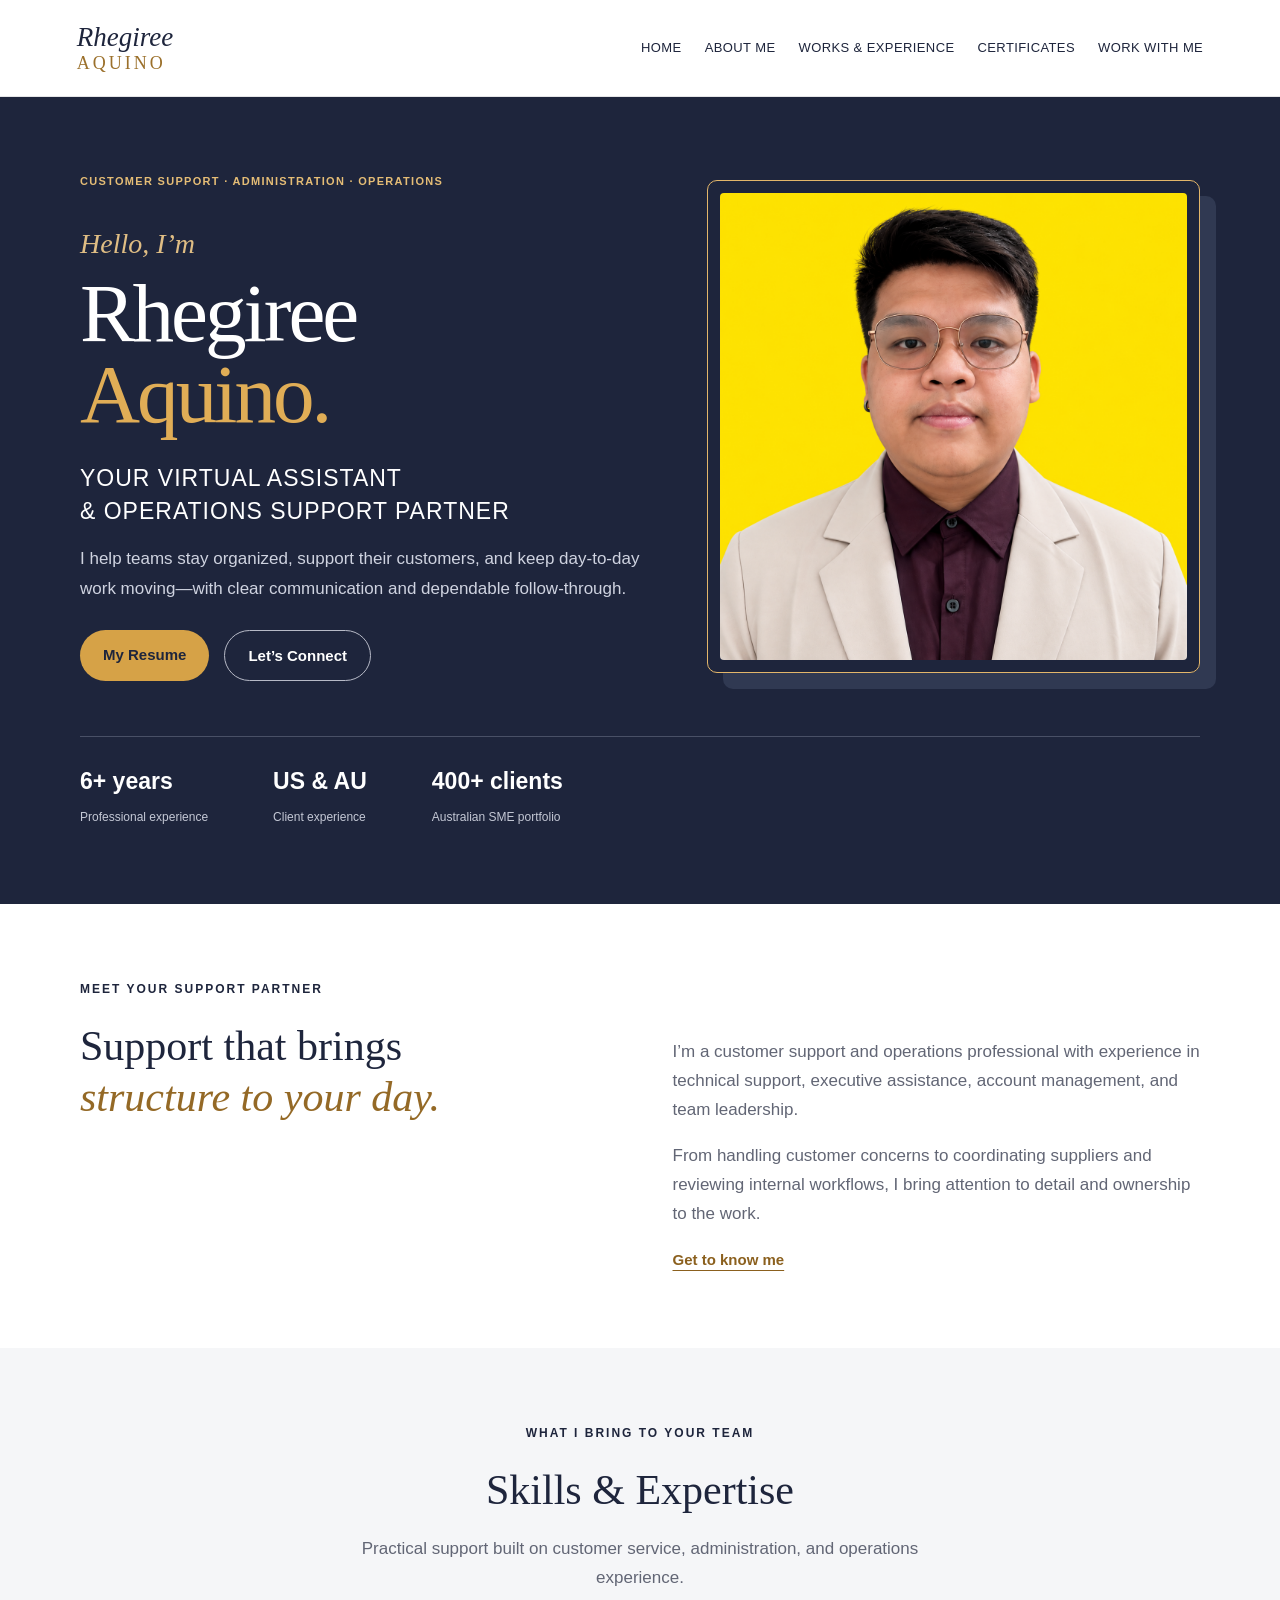
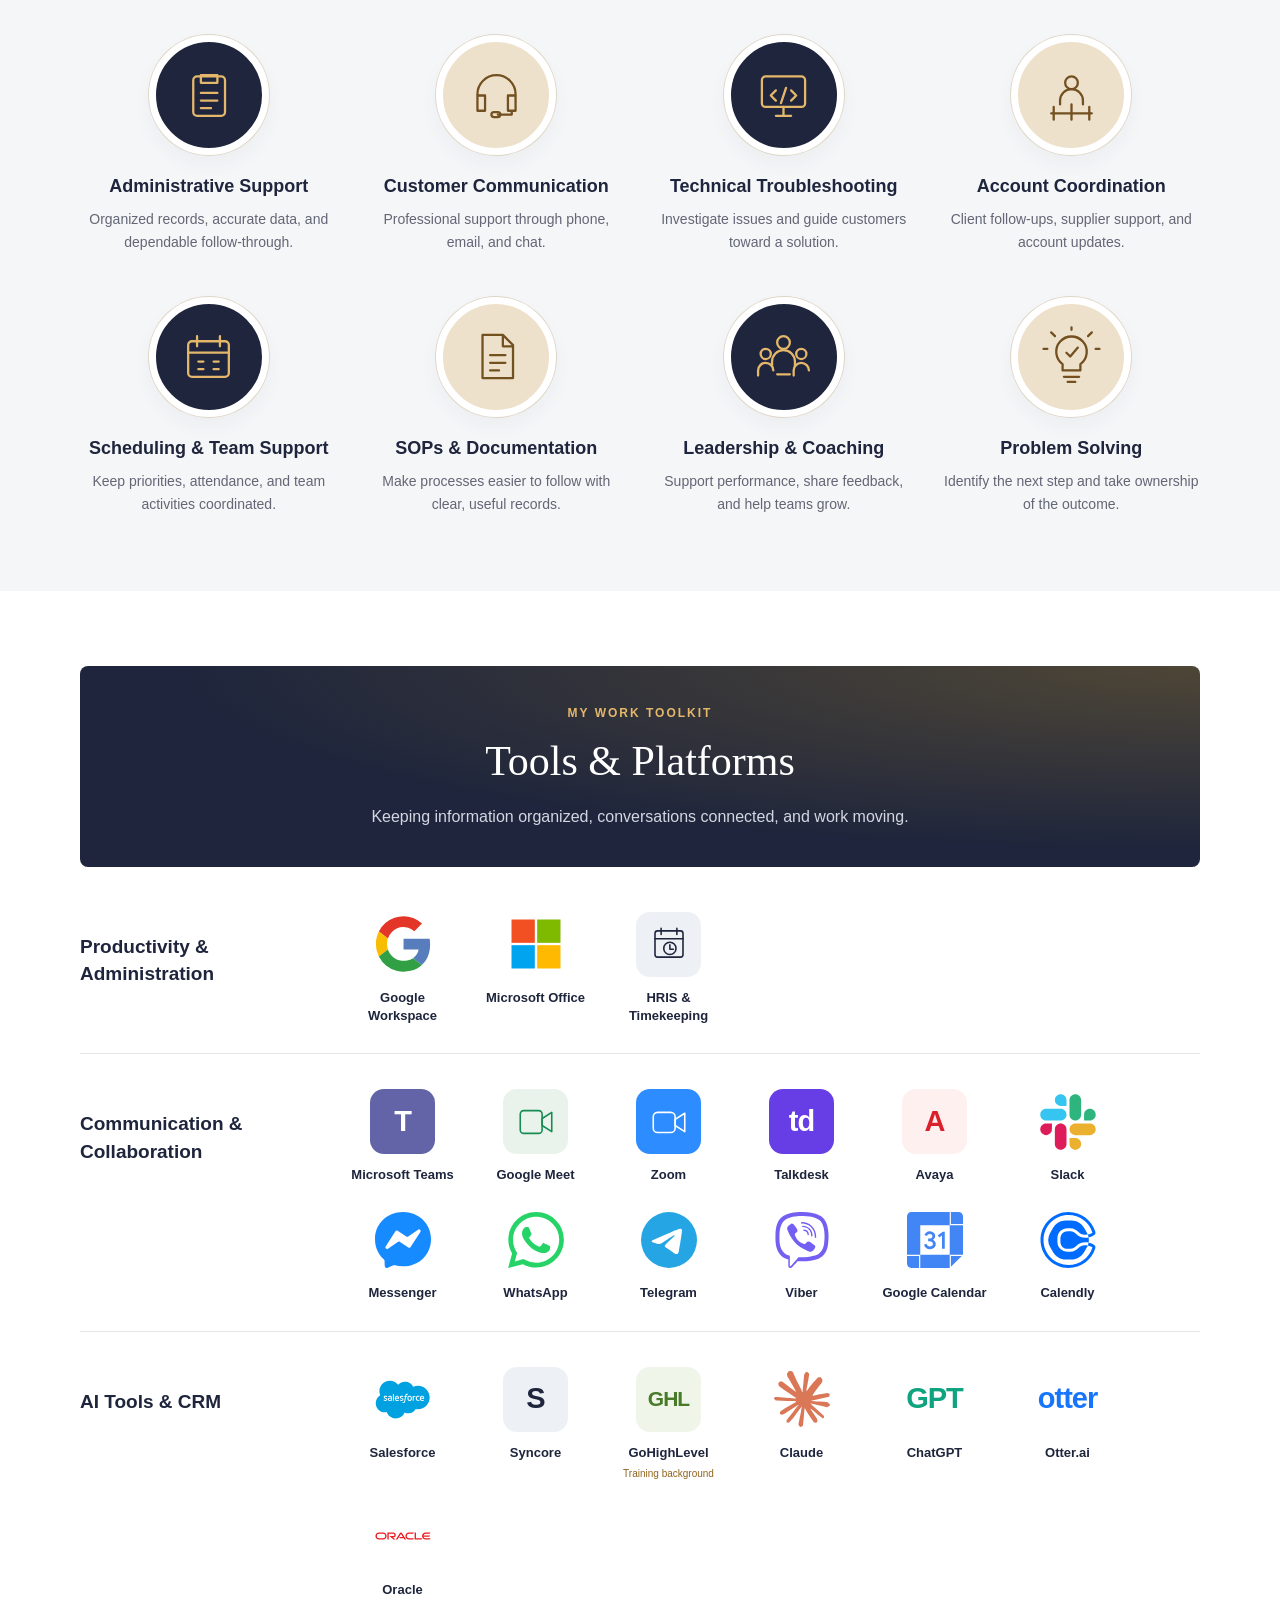
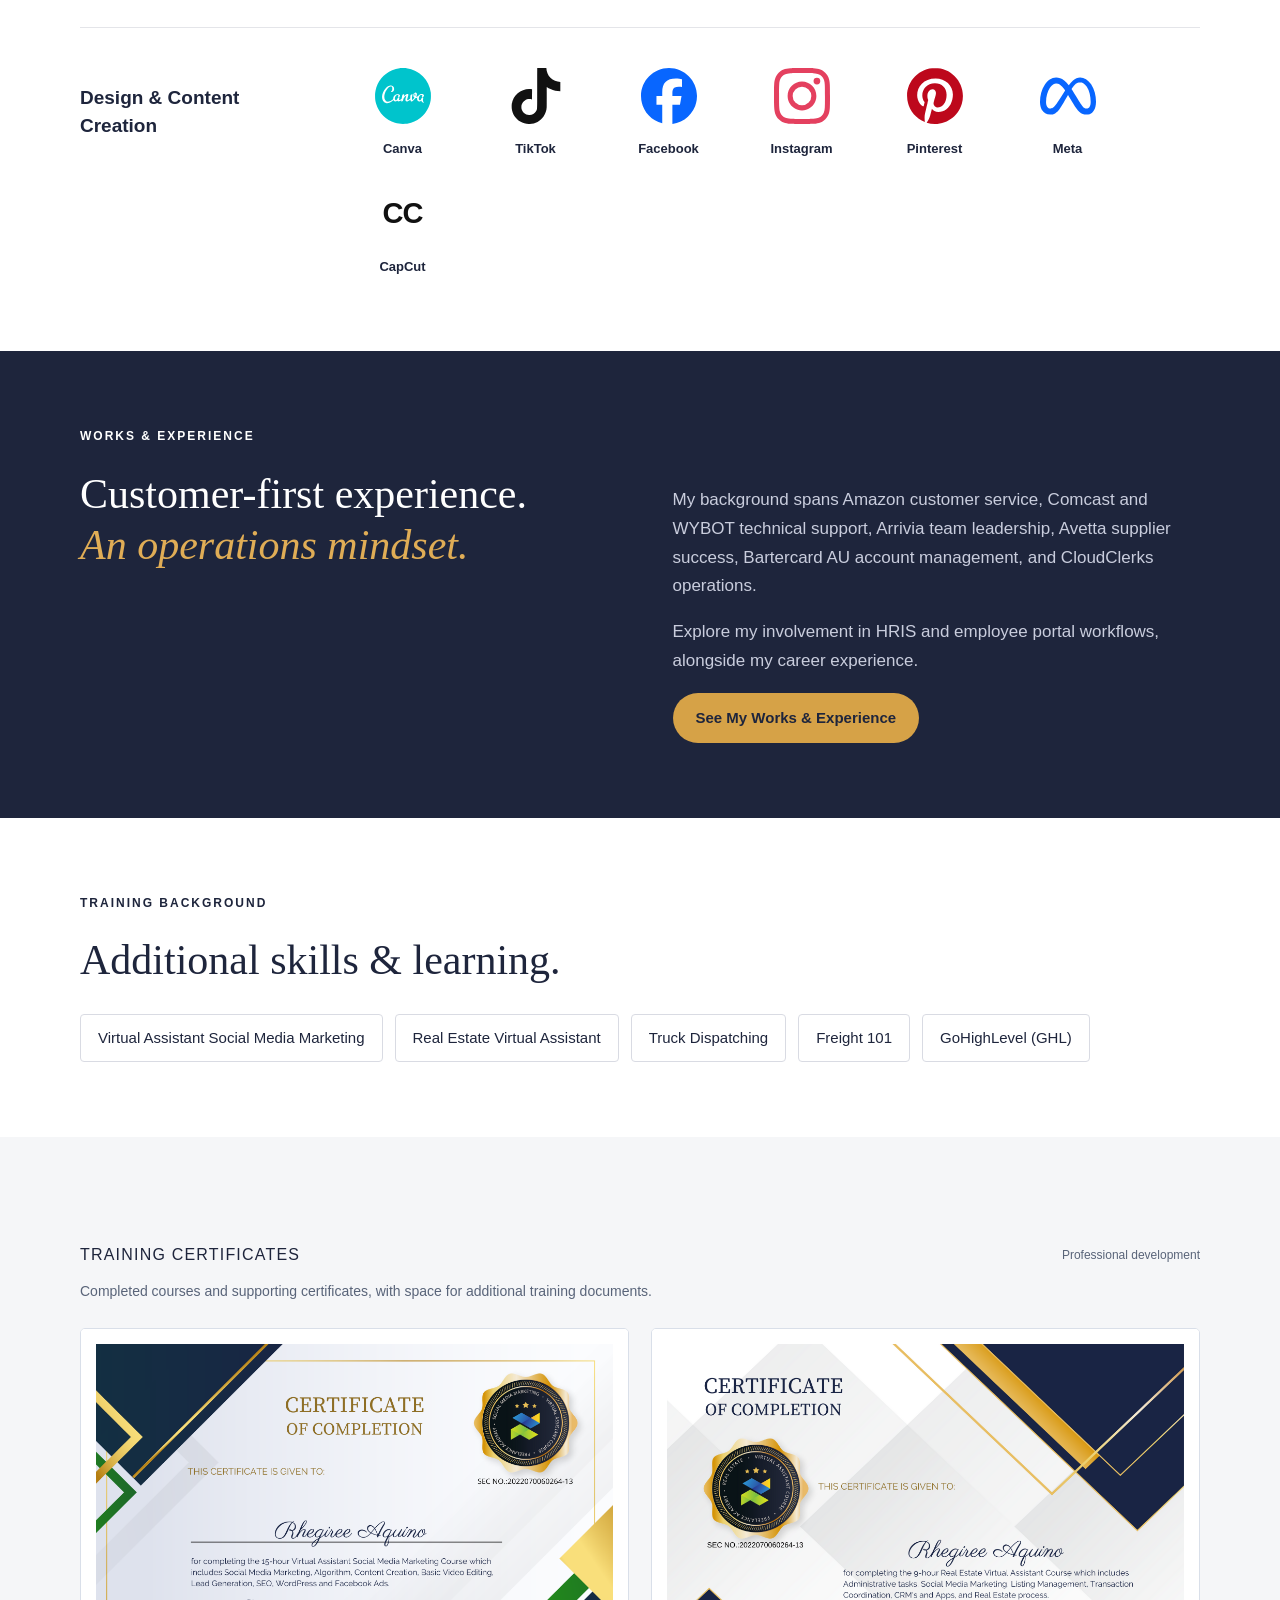
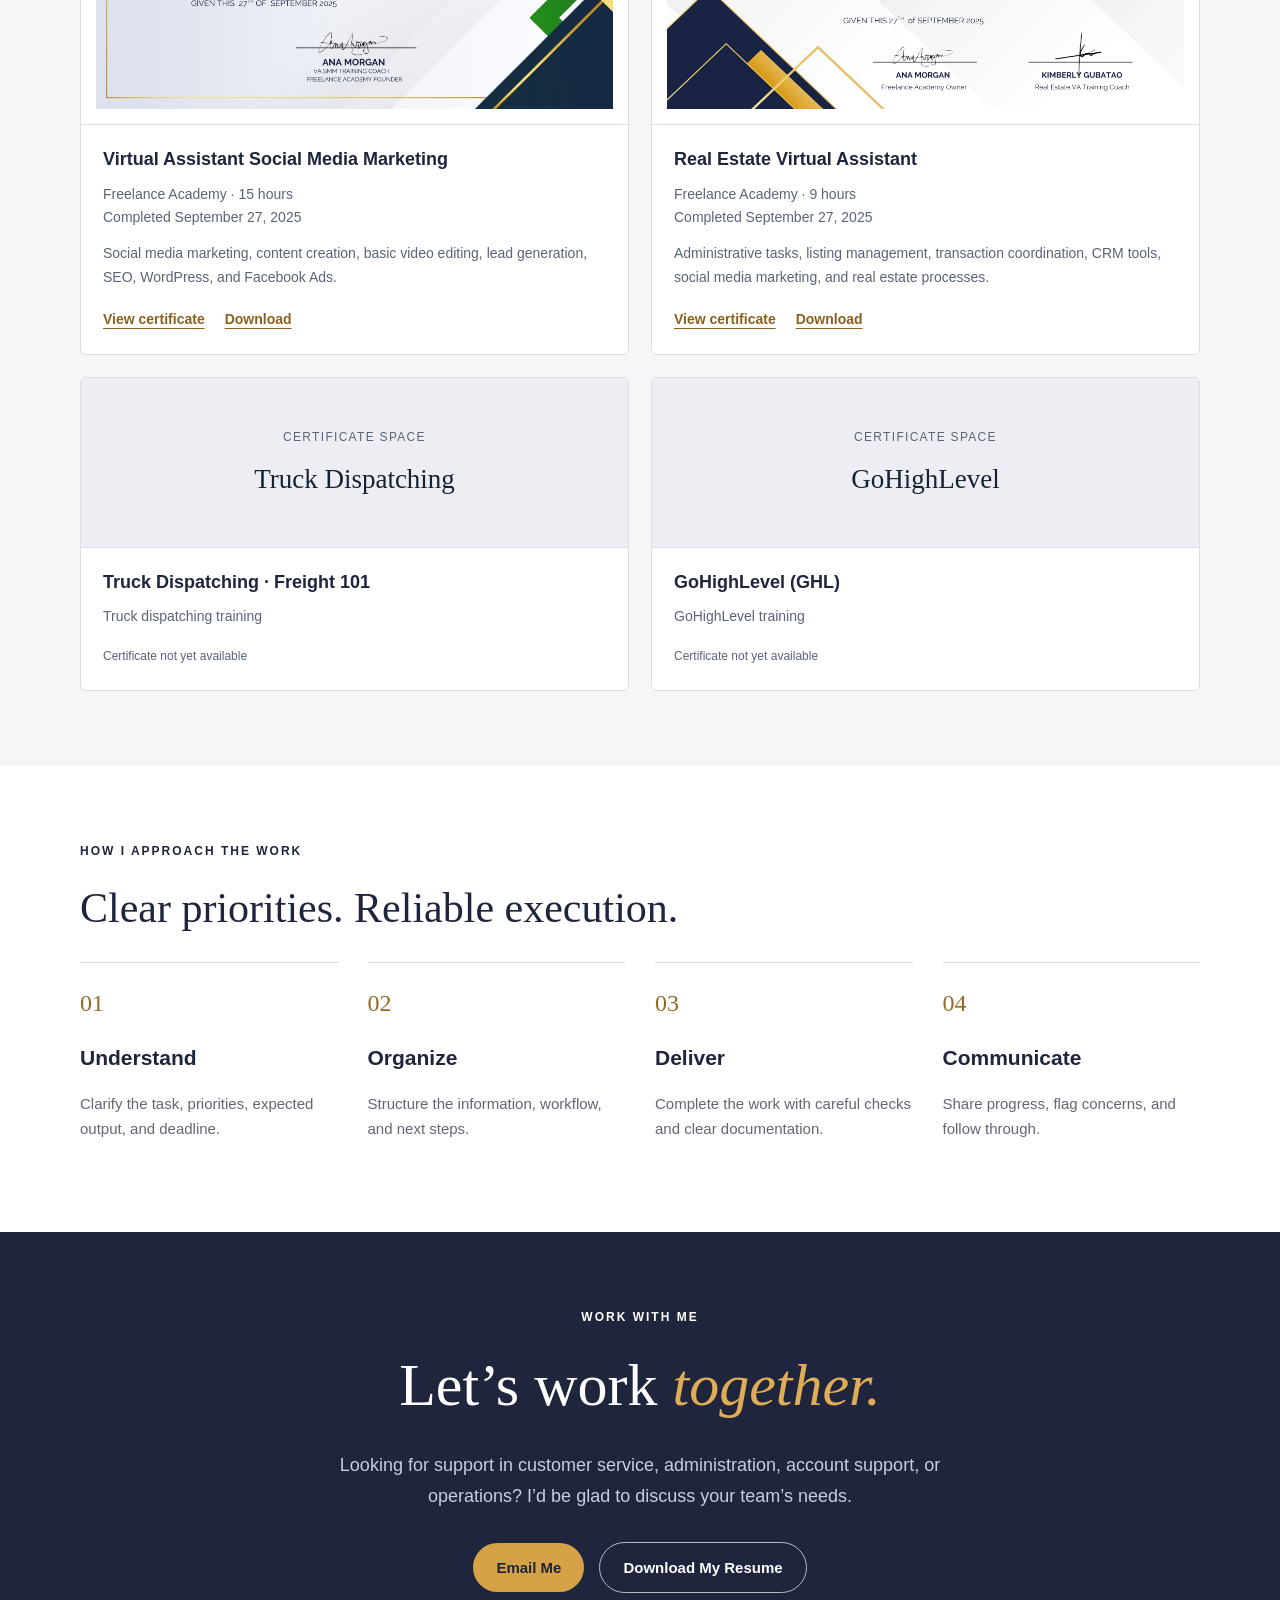
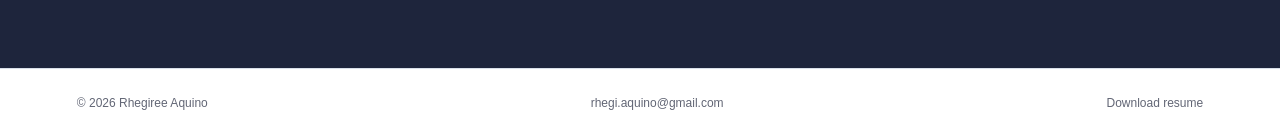
==== commit 1e9aac66: "Remove Adobe and Blogger from portfolio toolkit" ====
--- a/index.html
+++ b/index.html
@@ -1,5 +1,3 @@
 <!doctype html><html lang="en"><head><meta charset="utf-8"><meta name="viewport" content="width=device-width,initial-scale=1"><title>Rhegiree Aquino | Virtual Assistant &amp; Operations Support</title><meta name="description" content="Rhegiree Aquino’s professional VA portfolio: customer support, administration, operations, project experience, training certificates and downloadable resume."><link rel="icon" href="data:image/svg+xml,%3Csvg xmlns='http://www.w3.org/2000/svg' viewBox='0 0 40 40'%3E%3Crect width='40' height='40' rx='5' fill='%231d253c'/%3E%3Ctext x='7' y='28' font-family='Georgia' font-size='25' fill='%23d3a044'%3ER.%3C/text%3E%3C/svg%3E"><link rel="stylesheet" href="blog.css"><link rel="stylesheet" href="portfolio.css?v=2"></head><body><a class="skip" href="#main">Skip to content</a><header class="portfolio-header"><a class="signature" href="index.html">Rhegiree <span>Aquino</span></a><nav aria-label="Main navigation"><a href="index.html">Home</a><a href="profile.html">About Me</a><a href="works.html">Works &amp; Experience</a><a href="index.html#certificates">Certificates</a><a href="contact.html">Work With Me</a></nav></header><main id="main" class="portfolio-main"><section class="portfolio-hero"><div class="portrait-hero-grid"><div class="portrait-hero-copy"><div class="hero-label">CUSTOMER SUPPORT · ADMINISTRATION · OPERATIONS</div><p class="hello">Hello, I’m</p><h1>Rhegiree<br><span>Aquino.</span></h1><h2>Your Virtual Assistant<br>&amp; Operations Support Partner</h2><p class="hero-description">I help teams stay organized, support their customers, and keep day-to-day work moving—with clear communication and dependable follow-through.</p><div class="hero-actions"><a class="gold-button" href="Rhegiree-Aquino-Resume.pdf" download>My Resume</a><a class="light-button" href="contact.html">Let’s Connect</a></div></div><div class="portrait-frame"><img src="rhegiree-aquino.png" alt="Rhegiree Aquino" width="1254" height="1254" fetchpriority="high"></div></div><div class="hero-facts"><div><strong>6+ years</strong><span>Professional experience</span></div><div><strong>US &amp; AU</strong><span>Client experience</span></div><div><strong>400+ clients</strong><span>Australian SME portfolio</span></div></div></section><section class="intro-section"><p class="section-kicker">MEET YOUR SUPPORT PARTNER</p><div class="split"><h2>Support that brings<br><em>structure to your day.</em></h2><div><p>I’m a customer support and operations professional with experience in technical support, executive assistance, account management, and team leadership.</p><p>From handling customer concerns to coordinating suppliers and reviewing internal workflows, I bring attention to detail and ownership to the work.</p><a class="text-link" href="profile.html">Get to know me</a></div></div></section><section class="skills-section"><p class="section-kicker">WHAT I BRING TO YOUR TEAM</p><h2>Skills &amp; Expertise</h2><p class="section-intro">Practical support built on customer service, administration, and operations experience.</p><div class="skills-visual-grid"><article class="skill-tile"><div class="skill-circle"><svg viewBox="0 0 48 48" fill="none" stroke="currentColor" stroke-width="1.8" stroke-linecap="round" stroke-linejoin="round" aria-hidden="true"><rect x="12" y="9" width="25" height="31" rx="3"/><path d="M18 8h13v6H18zM18 22h13M18 28h13M18 34h8"/></svg></div><h3>Administrative Support</h3><p>Organized records, accurate data, and dependable follow-through.</p></article><article class="skill-tile"><div class="skill-circle"><svg viewBox="0 0 48 48" fill="none" stroke="currentColor" stroke-width="1.8" stroke-linecap="round" stroke-linejoin="round" aria-hidden="true"><path d="M9 26v-3a15 15 0 0 1 30 0v3M9 24h6v12H9zM33 24h6v12h-6zM36 36v3H25"/><rect x="20" y="37" width="7" height="4" rx="2"/></svg></div><h3>Customer Communication</h3><p>Professional support through phone, email, and chat.</p></article><article class="skill-tile"><div class="skill-circle"><svg viewBox="0 0 48 48" fill="none" stroke="currentColor" stroke-width="1.8" stroke-linecap="round" stroke-linejoin="round" aria-hidden="true"><rect x="7" y="9" width="34" height="24" rx="3"/><path d="M18 40h12M24 33v7M18 20l-4 4 4 4M30 20l4 4-4 4M26 18l-4 12"/></svg></div><h3>Technical Troubleshooting</h3><p>Investigate issues and guide customers toward a solution.</p></article><article class="skill-tile"><div class="skill-circle"><svg viewBox="0 0 48 48" fill="none" stroke="currentColor" stroke-width="1.8" stroke-linecap="round" stroke-linejoin="round" aria-hidden="true"><circle cx="24" cy="14" r="5"/><path d="M15 31v-3a9 9 0 0 1 18 0v3M8 38h32M10 33v10M38 33v10M24 31v12"/></svg></div><h3>Account Coordination</h3><p>Client follow-ups, supplier support, and account updates.</p></article><article class="skill-tile"><div class="skill-circle"><svg viewBox="0 0 48 48" fill="none" stroke="currentColor" stroke-width="1.8" stroke-linecap="round" stroke-linejoin="round" aria-hidden="true"><rect x="8" y="12" width="32" height="28" rx="3"/><path d="M15 8v8M33 8v8M8 21h32M16 28h4M28 28h4M16 34h4M28 34h4"/></svg></div><h3>Scheduling & Team Support</h3><p>Keep priorities, attendance, and team activities coordinated.</p></article><article class="skill-tile"><div class="skill-circle"><svg viewBox="0 0 48 48" fill="none" stroke="currentColor" stroke-width="1.8" stroke-linecap="round" stroke-linejoin="round" aria-hidden="true"><path d="M13 7h16l8 8v26H13zM29 7v9h8M19 23h12M19 29h12M19 35h7"/></svg></div><h3>SOPs & Documentation</h3><p>Make processes easier to follow with clear, useful records.</p></article><article class="skill-tile"><div class="skill-circle"><svg viewBox="0 0 48 48" fill="none" stroke="currentColor" stroke-width="1.8" stroke-linecap="round" stroke-linejoin="round" aria-hidden="true"><circle cx="24" cy="13" r="5"/><circle cx="10" cy="22" r="4"/><circle cx="38" cy="22" r="4"/><path d="M15 32v-4a9 9 0 0 1 18 0v4M4 39v-4a6 6 0 0 1 12 0M32 39v-4a6 6 0 0 1 12 0M19 38h10"/></svg></div><h3>Leadership & Coaching</h3><p>Support performance, share feedback, and help teams grow.</p></article><article class="skill-tile"><div class="skill-circle"><svg viewBox="0 0 48 48" fill="none" stroke="currentColor" stroke-width="1.8" stroke-linecap="round" stroke-linejoin="round" aria-hidden="true"><path d="M17 30a12 12 0 1 1 14 0v5H17zM18 40h12M21 44h6M24 3v-2M5 18H2M46 18h-3M8 5l3 3M40 5l-3 3M20 21l3 3 6-7"/></svg></div><h3>Problem Solving</h3><p>Identify the next step and take ownership of the outcome.</p></article></div></section><section class="tools-section visual-tools"><div class="tools-heading"><p class="section-kicker">MY WORK TOOLKIT</p><h2>Tools &amp; Platforms</h2><p>Keeping information organized, conversations connected, and work moving.</p></div><div class="tool-visual-groups"><article class="tool-visual-group"><h3>Productivity & Administration</h3><div class="tool-tile-grid"><div class="tool-tile"><div class="tool-mark plain" aria-hidden="true"><svg xmlns="http://www.w3.org/2000/svg" viewBox="0 0 128 128"><path fill="#fff" d="M44.59 4.21a63.28 63.28 0 004.33 120.9 67.6 67.6 0 0032.36.35 57.13 57.13 0 0025.9-13.46 57.44 57.44 0 0016-26.26 74.33 74.33 0 001.61-33.58H65.27v24.69h34.47a29.72 29.72 0 01-12.66 19.52 36.16 36.16 0 01-13.93 5.5 41.29 41.29 0 01-15.1 0A37.16 37.16 0 0144 95.74a39.3 39.3 0 01-14.5-19.42 38.31 38.31 0 010-24.63 39.25 39.25 0 019.18-14.91A37.17 37.17 0 0176.13 27a34.28 34.28 0 0113.64 8q5.83-5.8 11.64-11.63c2-2.09 4.18-4.08 6.15-6.22A61.22 61.22 0 0087.2 4.59a64 64 0 00-42.61-.38z"/><path fill="#e33629" d="M44.59 4.21a64 64 0 0142.61.37 61.22 61.22 0 0120.35 12.62c-2 2.14-4.11 4.14-6.15 6.22Q95.58 29.23 89.77 35a34.28 34.28 0 00-13.64-8 37.17 37.17 0 00-37.46 9.74 39.25 39.25 0 00-9.18 14.91L8.76 35.6A63.53 63.53 0 0144.59 4.21z"/><path fill="#f8bd00" d="M3.26 51.5a62.93 62.93 0 015.5-15.9l20.73 16.09a38.31 38.31 0 000 24.63q-10.36 8-20.73 16.08a63.33 63.33 0 01-5.5-40.9z"/><path fill="#587dbd" d="M65.27 52.15h59.52a74.33 74.33 0 01-1.61 33.58 57.44 57.44 0 01-16 26.26c-6.69-5.22-13.41-10.4-20.1-15.62a29.72 29.72 0 0012.66-19.54H65.27c-.01-8.22 0-16.45 0-24.68z"/><path fill="#319f43" d="M8.75 92.4q10.37-8 20.73-16.08A39.3 39.3 0 0044 95.74a37.16 37.16 0 0014.08 6.08 41.29 41.29 0 0015.1 0 36.16 36.16 0 0013.93-5.5c6.69 5.22 13.41 10.4 20.1 15.62a57.13 57.13 0 01-25.9 13.47 67.6 67.6 0 01-32.36-.35 63 63 0 01-23-11.59A63.73 63.73 0 018.75 92.4z"/></svg></div><span>Google Workspace</span></div><div class="tool-tile"><div class="tool-mark plain" aria-hidden="true"><svg viewBox="0 0 48 48" aria-hidden="true"><path fill="#f25022" d="M3 3h20v20H3z"/><path fill="#7fba00" d="M25 3h20v20H25z"/><path fill="#00a4ef" d="M3 25h20v20H3z"/><path fill="#ffb900" d="M25 25h20v20H25z"/></svg></div><span>Microsoft Office</span></div><div class="tool-tile"><div class="tool-mark navy" aria-hidden="true"><svg viewBox="0 0 48 48" fill="none" stroke="currentColor" stroke-width="1.8" stroke-linecap="round" stroke-linejoin="round" aria-hidden="true"><rect x="8" y="9" width="32" height="30" rx="3"/><path d="M8 18h32M15 6v7M33 6v7"/><circle cx="25" cy="29" r="7"/><path d="M25 25v5h4"/></svg></div><span>HRIS & Timekeeping</span></div></div></article><article class="tool-visual-group"><h3>Communication & Collaboration</h3><div class="tool-tile-grid"><div class="tool-tile"><div class="tool-mark teams" aria-hidden="true"><b>T</b></div><span>Microsoft Teams</span></div><div class="tool-tile"><div class="tool-mark meet" aria-hidden="true"><svg viewBox="0 0 48 48" fill="none" stroke="currentColor" stroke-width="1.8" stroke-linecap="round" stroke-linejoin="round" aria-hidden="true"><rect x="6" y="11" width="25" height="26" rx="4"/><path d="M31 20l11-7v22l-11-7z"/></svg></div><span>Google Meet</span></div><div class="tool-tile"><div class="tool-mark zoom" aria-hidden="true"><svg viewBox="0 0 48 48" fill="none" stroke="currentColor" stroke-width="1.8" stroke-linecap="round" stroke-linejoin="round" aria-hidden="true"><rect x="6" y="13" width="25" height="23" rx="5"/><path d="M31 21l11-7v21l-11-7z"/></svg></div><span>Zoom</span></div><div class="tool-tile"><div class="tool-mark talkdesk" aria-hidden="true"><b>td</b></div><span>Talkdesk</span></div><div class="tool-tile"><div class="tool-mark avaya" aria-hidden="true"><b>A</b></div><span>Avaya</span></div><div class="tool-tile"><div class="tool-mark plain" style="color:#4a154b" aria-hidden="true"><svg xmlns="http://www.w3.org/2000/svg" viewBox="0 0 128 128"><path d="M27.255 80.719c0 7.33-5.978 13.317-13.309 13.317C6.616 94.036.63 88.049.63 80.719s5.987-13.317 13.317-13.317h13.309zm6.709 0c0-7.33 5.987-13.317 13.317-13.317s13.317 5.986 13.317 13.317v33.335c0 7.33-5.986 13.317-13.317 13.317-7.33 0-13.317-5.987-13.317-13.317zm0 0" fill="#de1c59"/><path d="M47.281 27.255c-7.33 0-13.317-5.978-13.317-13.309C33.964 6.616 39.951.63 47.281.63s13.317 5.987 13.317 13.317v13.309zm0 6.709c7.33 0 13.317 5.987 13.317 13.317s-5.986 13.317-13.317 13.317H13.946C6.616 60.598.63 54.612.63 47.281c0-7.33 5.987-13.317 13.317-13.317zm0 0" fill="#35c5f0"/><path d="M100.745 47.281c0-7.33 5.978-13.317 13.309-13.317 7.33 0 13.317 5.987 13.317 13.317s-5.987 13.317-13.317 13.317h-13.309zm-6.709 0c0 7.33-5.987 13.317-13.317 13.317s-13.317-5.986-13.317-13.317V13.946C67.402 6.616 73.388.63 80.719.63c7.33 0 13.317 5.987 13.317 13.317zm0 0" fill="#2eb57d"/><path d="M80.719 100.745c7.33 0 13.317 5.978 13.317 13.309 0 7.33-5.987 13.317-13.317 13.317s-13.317-5.987-13.317-13.317v-13.309zm0-6.709c-7.33 0-13.317-5.987-13.317-13.317s5.986-13.317 13.317-13.317h33.335c7.33 0 13.317 5.986 13.317 13.317 0 7.33-5.987 13.317-13.317 13.317zm0 0" fill="#ebb02e"/></svg>
-</div><span>Slack</span></div><div class="tool-tile"><div class="tool-mark plain" style="color:#168aff" aria-hidden="true"><svg fill="currentColor" role="img" viewBox="0 0 24 24" xmlns="http://www.w3.org/2000/svg"><title>Messenger</title><path d="M12 0C5.24 0 0 4.952 0 11.64c0 3.499 1.434 6.521 3.769 8.61a.96.96 0 0 1 .323.683l.065 2.135a.96.96 0 0 0 1.347.85l2.381-1.053a.96.96 0 0 1 .641-.046A13 13 0 0 0 12 23.28c6.76 0 12-4.952 12-11.64S18.76 0 12 0m6.806 7.44c.522-.03.971.567.63 1.094l-4.178 6.457a.707.707 0 0 1-.977.208l-3.87-2.504a.44.44 0 0 0-.49.007l-4.363 3.01c-.637.438-1.415-.317-.995-.966l4.179-6.457a.706.706 0 0 1 .977-.21l3.87 2.505c.15.097.344.094.491-.007l4.362-3.008a.7.7 0 0 1 .364-.13"/></svg></div><span>Messenger</span></div><div class="tool-tile"><div class="tool-mark plain" style="color:#25d366" aria-hidden="true"><svg fill="currentColor" role="img" viewBox="0 0 24 24" xmlns="http://www.w3.org/2000/svg"><title>WhatsApp</title><path d="M17.472 14.382c-.297-.149-1.758-.867-2.03-.967-.273-.099-.471-.148-.67.15-.197.297-.767.966-.94 1.164-.173.199-.347.223-.644.075-.297-.15-1.255-.463-2.39-1.475-.883-.788-1.48-1.761-1.653-2.059-.173-.297-.018-.458.13-.606.134-.133.298-.347.446-.52.149-.174.198-.298.298-.497.099-.198.05-.371-.025-.52-.075-.149-.669-1.612-.916-2.207-.242-.579-.487-.5-.669-.51-.173-.008-.371-.01-.57-.01-.198 0-.52.074-.792.372-.272.297-1.04 1.016-1.04 2.479 0 1.462 1.065 2.875 1.213 3.074.149.198 2.096 3.2 5.077 4.487.709.306 1.262.489 1.694.625.712.227 1.36.195 1.871.118.571-.085 1.758-.719 2.006-1.413.248-.694.248-1.289.173-1.413-.074-.124-.272-.198-.57-.347m-5.421 7.403h-.004a9.87 9.87 0 01-5.031-1.378l-.361-.214-3.741.982.998-3.648-.235-.374a9.86 9.86 0 01-1.51-5.26c.001-5.45 4.436-9.884 9.888-9.884 2.64 0 5.122 1.03 6.988 2.898a9.825 9.825 0 012.893 6.994c-.003 5.45-4.437 9.884-9.885 9.884m8.413-18.297A11.815 11.815 0 0012.05 0C5.495 0 .16 5.335.157 11.892c0 2.096.547 4.142 1.588 5.945L.057 24l6.305-1.654a11.882 11.882 0 005.683 1.448h.005c6.554 0 11.89-5.335 11.893-11.893a11.821 11.821 0 00-3.48-8.413Z"/></svg></div><span>WhatsApp</span></div><div class="tool-tile"><div class="tool-mark plain" style="color:#26a5e4" aria-hidden="true"><svg fill="currentColor" role="img" viewBox="0 0 24 24" xmlns="http://www.w3.org/2000/svg"><title>Telegram</title><path d="M11.944 0A12 12 0 0 0 0 12a12 12 0 0 0 12 12 12 12 0 0 0 12-12A12 12 0 0 0 12 0a12 12 0 0 0-.056 0zm4.962 7.224c.1-.002.321.023.465.14a.506.506 0 0 1 .171.325c.016.093.036.306.02.472-.18 1.898-.962 6.502-1.36 8.627-.168.9-.499 1.201-.82 1.23-.696.065-1.225-.46-1.9-.902-1.056-.693-1.653-1.124-2.678-1.8-1.185-.78-.417-1.21.258-1.91.177-.184 3.247-2.977 3.307-3.23.007-.032.014-.15-.056-.212s-.174-.041-.249-.024c-.106.024-1.793 1.14-5.061 3.345-.48.33-.913.49-1.302.48-.428-.008-1.252-.241-1.865-.44-.752-.245-1.349-.374-1.297-.789.027-.216.325-.437.893-.663 3.498-1.524 5.83-2.529 6.998-3.014 3.332-1.386 4.025-1.627 4.476-1.635z"/></svg></div><span>Telegram</span></div><div class="tool-tile"><div class="tool-mark plain" style="color:#7360f2" aria-hidden="true"><svg fill="currentColor" role="img" viewBox="0 0 24 24" xmlns="http://www.w3.org/2000/svg"><title>Viber</title><path d="M11.4 0C9.473.028 5.333.344 3.02 2.467 1.302 4.187.696 6.7.633 9.817.57 12.933.488 18.776 6.12 20.36h.003l-.004 2.416s-.037.977.61 1.177c.777.242 1.234-.5 1.98-1.302.407-.44.972-1.084 1.397-1.58 3.85.326 6.812-.416 7.15-.525.776-.252 5.176-.816 5.892-6.657.74-6.02-.36-9.83-2.34-11.546-.596-.55-3.006-2.3-8.375-2.323 0 0-.395-.025-1.037-.017zm.058 1.693c.545-.004.88.017.88.017 4.542.02 6.717 1.388 7.222 1.846 1.675 1.435 2.53 4.868 1.906 9.897v.002c-.604 4.878-4.174 5.184-4.832 5.395-.28.09-2.882.737-6.153.524 0 0-2.436 2.94-3.197 3.704-.12.12-.26.167-.352.144-.13-.033-.166-.188-.165-.414l.02-4.018c-4.762-1.32-4.485-6.292-4.43-8.895.054-2.604.543-4.738 1.996-6.173 1.96-1.773 5.474-2.018 7.11-2.03zm.38 2.602c-.167 0-.303.135-.304.302 0 .167.133.303.3.305 1.624.01 2.946.537 4.028 1.592 1.073 1.046 1.62 2.468 1.633 4.334.002.167.14.3.307.3.166-.002.3-.138.3-.304-.014-1.984-.618-3.596-1.816-4.764-1.19-1.16-2.692-1.753-4.447-1.765zm-3.96.695c-.19-.032-.4.005-.616.117l-.01.002c-.43.247-.816.562-1.146.932-.002.004-.006.004-.008.008-.267.323-.42.638-.46.948-.008.046-.01.093-.007.14 0 .136.022.27.065.4l.013.01c.135.48.473 1.276 1.205 2.604.42.768.903 1.5 1.446 2.186.27.344.56.673.87.984l.132.132c.31.308.64.6.984.87.686.543 1.418 1.027 2.186 1.447 1.328.733 2.126 1.07 2.604 1.206l.01.014c.13.042.265.064.402.063.046.002.092 0 .138-.008.31-.036.627-.19.948-.46.004 0 .003-.002.008-.005.37-.33.683-.72.93-1.148l.003-.01c.225-.432.15-.842-.18-1.12-.004 0-.698-.58-1.037-.83-.36-.255-.73-.492-1.113-.71-.51-.285-1.032-.106-1.248.174l-.447.564c-.23.283-.657.246-.657.246-3.12-.796-3.955-3.955-3.955-3.955s-.037-.426.248-.656l.563-.448c.277-.215.456-.737.17-1.248-.217-.383-.454-.756-.71-1.115-.25-.34-.826-1.033-.83-1.035-.137-.165-.31-.265-.502-.297zm4.49.88c-.158.002-.29.124-.3.282-.01.167.115.312.282.324 1.16.085 2.017.466 2.645 1.15.63.688.93 1.524.906 2.57-.002.168.13.306.3.31.166.003.305-.13.31-.297.025-1.175-.334-2.193-1.067-2.994-.74-.81-1.777-1.253-3.05-1.346h-.024zm.463 1.63c-.16.002-.29.127-.3.287-.008.167.12.31.288.32.523.028.875.175 1.113.422.24.245.388.62.416 1.164.01.167.15.295.318.287.167-.008.295-.15.287-.317-.03-.644-.215-1.178-.58-1.557-.367-.378-.893-.574-1.52-.607h-.018z"/></svg></div><span>Viber</span></div><div class="tool-tile"><div class="tool-mark plain" style="color:#4285f4" aria-hidden="true"><svg fill="currentColor" role="img" viewBox="0 0 24 24" xmlns="http://www.w3.org/2000/svg"><title>Google Calendar</title><path d="M18.316 5.684H24v12.632h-5.684V5.684zM5.684 24h12.632v-5.684H5.684V24zM18.316 5.684V0H1.895A1.894 1.894 0 0 0 0 1.895v16.421h5.684V5.684h12.632zm-7.207 6.25v-.065c.272-.144.5-.349.687-.617s.279-.595.279-.982c0-.379-.099-.72-.3-1.025a2.05 2.05 0 0 0-.832-.714 2.703 2.703 0 0 0-1.197-.257c-.6 0-1.094.156-1.481.467-.386.311-.65.671-.793 1.078l1.085.452c.086-.249.224-.461.413-.633.189-.172.445-.257.767-.257.33 0 .602.088.816.264a.86.86 0 0 1 .322.703c0 .33-.12.589-.36.778-.24.19-.535.284-.886.284h-.567v1.085h.633c.407 0 .748.109 1.02.327.272.218.407.499.407.843 0 .336-.129.614-.387.832s-.565.327-.924.327c-.351 0-.651-.103-.897-.311-.248-.208-.422-.502-.521-.881l-1.096.452c.178.616.505 1.082.977 1.401.472.319.984.478 1.538.477a2.84 2.84 0 0 0 1.293-.291c.382-.193.684-.458.902-.794.218-.336.327-.72.327-1.149 0-.429-.115-.797-.344-1.105a2.067 2.067 0 0 0-.881-.689zm2.093-1.931l.602.913L15 10.045v5.744h1.187V8.446h-.827l-2.158 1.557zM22.105 0h-3.289v5.184H24V1.895A1.894 1.894 0 0 0 22.105 0zm-3.289 23.5l4.684-4.684h-4.684V23.5zM0 22.105C0 23.152.848 24 1.895 24h3.289v-5.184H0v3.289z"/></svg></div><span>Google Calendar</span></div><div class="tool-tile"><div class="tool-mark plain" style="color:#006bff" aria-hidden="true"><svg fill="currentColor" role="img" viewBox="0 0 24 24" xmlns="http://www.w3.org/2000/svg"><title>Calendly</title><path d="M19.655 14.262c.281 0 .557.023.828.064 0 .005-.005.01-.005.014-.105.267-.234.534-.381.786l-1.219 2.106c-1.112 1.936-3.177 3.127-5.411 3.127h-2.432c-2.23 0-4.294-1.191-5.412-3.127l-1.218-2.106a6.251 6.251 0 0 1 0-6.252l1.218-2.106C6.736 4.832 8.8 3.641 11.035 3.641h2.432c2.23 0 4.294 1.191 5.411 3.127l1.219 2.106c.147.252.271.519.381.786 0 .004.005.009.005.014-.267.041-.543.064-.828.064-1.816 0-2.501-.607-3.291-1.306-.764-.676-1.711-1.517-3.44-1.517h-1.029c-1.251 0-2.387.455-3.2 1.278-.796.805-1.233 1.904-1.233 3.099v1.411c0 1.196.437 2.295 1.233 3.099.813.823 1.949 1.278 3.2 1.278h1.034c1.729 0 2.676-.841 3.439-1.517.791-.703 1.471-1.306 3.287-1.301Zm.005-3.237c.399 0 .794-.036 1.179-.11-.002-.004-.002-.01-.002-.014-.073-.414-.193-.823-.349-1.218.731-.12 1.407-.396 1.986-.819 0-.004-.005-.013-.005-.018-.331-1.085-.832-2.101-1.489-3.03-.649-.915-1.435-1.719-2.331-2.395-1.867-1.398-4.088-2.138-6.428-2.138-1.448 0-2.855.28-4.175.841-1.273.543-2.423 1.315-3.407 2.299S2.878 6.552 2.341 7.83c-.557 1.324-.842 2.726-.842 4.175 0 1.448.281 2.855.842 4.174.542 1.274 1.314 2.423 2.298 3.407s2.129 1.761 3.407 2.299c1.324.556 2.727.841 4.175.841 2.34 0 4.561-.74 6.428-2.137a10.815 10.815 0 0 0 2.331-2.396c.652-.929 1.158-1.949 1.489-3.03 0-.004.005-.014.005-.018-.579-.423-1.255-.699-1.986-.819.161-.395.276-.804.349-1.218.005-.009.005-.014.005-.023.869.166 1.692.506 2.404 1.035.685.505.552 1.075.446 1.416C22.184 20.437 17.619 24 12.221 24c-6.625 0-12-5.375-12-12s5.37-12 12-12c5.398 0 9.963 3.563 11.471 8.464.106.341.239.915-.446 1.421-.717.529-1.535.873-2.404 1.034.128.716.128 1.45 0 2.166-.387-.074-.782-.11-1.182-.11-4.184 0-3.968 2.823-6.736 2.823h-1.029c-1.899 0-3.15-1.357-3.15-3.095v-1.411c0-1.738 1.251-3.094 3.15-3.094h1.034c2.768 0 2.552 2.823 6.731 2.827Z"/></svg></div><span>Calendly</span></div></div></article><article class="tool-visual-group"><h3>AI Tools &amp; CRM</h3><div class="tool-tile-grid"><div class="tool-tile"><div class="tool-mark plain" aria-hidden="true"><svg xmlns="http://www.w3.org/2000/svg" viewBox="0 0 128 128"><path fill="#00A1E0" d="M53.01 31.44c3.98-4.14 9.51-6.71 15.64-6.71 8.14 0 15.24 4.54 19.02 11.28a26.26 26.26 0 0110.75-2.29c14.68 0 26.58 12.01 26.58 26.81 0 14.81-11.9 26.82-26.58 26.82-1.79 0-3.54-.18-5.24-.52-3.33 5.94-9.68 9.95-16.96 9.95-3.05 0-5.93-.7-8.5-1.96-3.38 7.94-11.24 13.51-20.41 13.51-9.55 0-17.68-6.04-20.8-14.51-1.36.29-2.78.44-4.23.44-11.37 0-20.58-9.31-20.58-20.79 0-7.7 4.14-14.42 10.29-18.01a23.727 23.727 0 01-1.97-9.51c0-13.21 10.72-23.92 23.95-23.92 7.76-.01 14.67 3.69 19.04 9.41"/><path fill="#FFF" d="M19.56 66.78c-.08.2.03.24.05.28.23.17.47.29.7.43 1.26.67 2.44.86 3.69.86 2.53 0 4.1-1.35 4.1-3.51v-.04c0-2-1.77-2.73-3.44-3.25l-.22-.07c-1.25-.41-2.34-.76-2.34-1.58v-.04c0-.71.63-1.23 1.61-1.23 1.09 0 2.38.36 3.21.82 0 0 .24.16.33-.08.05-.13.47-1.26.51-1.38.05-.13-.04-.23-.12-.28-.95-.58-2.26-.97-3.62-.97h-.25c-2.31 0-3.93 1.4-3.93 3.4v.04c0 2.11 1.78 2.8 3.45 3.28l.27.08c1.22.37 2.27.7 2.27 1.55v.04c0 .78-.68 1.37-1.78 1.37-.43 0-1.79-.01-3.26-.94-.18-.1-.28-.18-.42-.26-.07-.05-.25-.12-.33.11l-.48 1.37zM56.59 66.78c-.08.2.03.24.05.28.23.17.47.29.7.43 1.26.67 2.44.86 3.69.86 2.53 0 4.1-1.35 4.1-3.51v-.04c0-2-1.77-2.73-3.44-3.25l-.22-.07c-1.25-.41-2.34-.76-2.34-1.58v-.04c0-.71.63-1.23 1.61-1.23 1.09 0 2.38.36 3.21.82 0 0 .24.16.33-.08.05-.13.47-1.26.51-1.38.05-.13-.04-.23-.12-.28-.95-.58-2.26-.97-3.62-.97h-.25c-2.31 0-3.93 1.4-3.93 3.4v.04c0 2.11 1.78 2.8 3.45 3.28l.27.08c1.22.37 2.27.7 2.27 1.55v.04c0 .78-.68 1.37-1.78 1.37-.43 0-1.79-.01-3.26-.94-.18-.1-.28-.18-.42-.26-.05-.03-.26-.11-.33.11l-.48 1.37zM81.86 62.54c0 1.22-.23 2.19-.68 2.87-.44.67-1.12 1-2.05 1-.94 0-1.61-.33-2.05-1-.44-.68-.67-1.65-.67-2.87 0-1.22.22-2.18.67-2.86.44-.67 1.11-.99 2.05-.99.94 0 1.61.32 2.06.99.44.67.67 1.63.67 2.86m2.11-2.27c-.21-.7-.53-1.32-.96-1.83a4.53 4.53 0 00-1.62-1.23c-.64-.3-1.41-.45-2.26-.45-.86 0-1.62.15-2.26.45-.65.3-1.19.72-1.62 1.23-.43.52-.75 1.13-.96 1.83-.21.7-.31 1.46-.31 2.27s.1 1.57.31 2.27.53 1.32.96 1.83c.43.52.98.93 1.62 1.22.65.29 1.41.44 2.26.44.86 0 1.62-.15 2.26-.44.64-.29 1.19-.71 1.62-1.22.43-.51.75-1.13.96-1.83.21-.7.31-1.46.31-2.27s-.1-1.58-.31-2.27M101.31 66.08c-.07-.21-.27-.13-.27-.13-.31.12-.63.23-.98.28-.35.05-.74.08-1.16.08-1.02 0-1.83-.3-2.42-.9-.58-.6-.91-1.57-.91-2.89 0-1.2.29-2.1.81-2.78.51-.68 1.3-1.03 2.34-1.03.87 0 1.54.1 2.23.32 0 0 .17.07.25-.15.18-.51.32-.88.52-1.44.06-.16-.08-.23-.13-.25-.27-.11-.92-.28-1.41-.35-.46-.07-.99-.11-1.58-.11-.89 0-1.68.15-2.35.45-.67.3-1.25.71-1.7 1.23a5.3 5.3 0 00-1.03 1.83c-.23.7-.34 1.46-.34 2.27 0 1.75.47 3.17 1.41 4.2.93 1.04 2.34 1.57 4.17 1.57 1.08 0 2.19-.22 2.99-.53 0 0 .15-.07.09-.25l-.53-1.42zM105.01 61.36c.1-.68.29-1.25.58-1.69.44-.67 1.1-1.04 2.04-1.04s1.56.37 2 1.04c.3.44.42 1.03.47 1.69h-5.09zm7.1-1.49c-.18-.68-.62-1.36-.92-1.67-.46-.5-.91-.84-1.36-1.03a5.2 5.2 0 00-2.05-.41c-.89 0-1.7.15-2.36.46-.66.31-1.21.73-1.65 1.26-.43.52-.76 1.15-.97 1.85-.21.7-.31 1.47-.31 2.28 0 .82.11 1.59.32 2.28.22.7.57 1.31 1.04 1.82.47.51 1.07.91 1.8 1.19.72.28 1.59.42 2.59.42 2.06-.01 3.15-.47 3.6-.71.08-.04.15-.12.06-.34l-.47-1.31c-.07-.19-.27-.12-.27-.12-.51.19-1.24.53-2.93.53-1.11 0-1.93-.33-2.44-.84-.53-.52-.79-1.29-.83-2.38l7.15.01s.19 0 .21-.19c.01-.1.25-1.49-.21-3.1zM47.77 61.36c.1-.68.29-1.25.58-1.69.44-.67 1.1-1.04 2.04-1.04s1.56.37 2 1.04c.29.44.42 1.03.47 1.69h-5.09zm7.11-1.49c-.18-.68-.62-1.36-.91-1.67-.46-.5-.91-.84-1.36-1.03a5.2 5.2 0 00-2.05-.41c-.89 0-1.7.15-2.36.46-.66.31-1.21.73-1.65 1.26-.43.52-.76 1.15-.97 1.85-.21.7-.31 1.47-.31 2.28 0 .82.11 1.59.32 2.28.22.7.57 1.31 1.04 1.82.47.51 1.07.91 1.8 1.19.72.28 1.59.42 2.59.42 2.06-.01 3.15-.47 3.6-.71.08-.04.15-.12.06-.34l-.47-1.31c-.07-.19-.27-.12-.27-.12-.51.19-1.24.53-2.93.53-1.11 0-1.93-.33-2.44-.84-.53-.52-.79-1.29-.83-2.38l7.15.01s.19 0 .21-.19c0-.1.24-1.49-.22-3.1zM32.32 66.04c-.28-.22-.32-.28-.41-.42-.14-.22-.21-.53-.21-.93 0-.63.21-1.08.64-1.38-.01 0 .61-.54 2.07-.52 1.02.01 1.94.17 1.94.17v3.25s-.91.19-1.93.26c-1.46.08-2.1-.43-2.1-.43m2.85-5.02c-.29-.02-.67-.03-1.12-.03-.61 0-1.2.08-1.76.23-.56.15-1.06.38-1.49.69-.43.31-.78.71-1.04 1.18-.25.47-.38 1.03-.38 1.65 0 .63.11 1.18.33 1.63.22.45.53.83.93 1.12.4.29.89.5 1.46.63.56.13 1.2.19 1.89.19.73 0 1.46-.06 2.17-.18.7-.12 1.56-.29 1.8-.35s.5-.13.5-.13c.18-.04.16-.23.16-.23v-6.54c0-1.43-.38-2.5-1.14-3.15-.75-.66-1.85-.99-3.28-.99-.54 0-1.4.07-1.91.18 0 0-1.56.3-2.2.8 0 0-.14.09-.06.28l.51 1.36c.06.18.23.12.23.12s.05-.02.12-.06c1.38-.75 3.11-.73 3.11-.73.77 0 1.37.15 1.77.46.39.3.59.75.59 1.7v.3c-.63-.08-1.19-.13-1.19-.13M92.81 57.34a.201.201 0 00-.11-.26c-.12-.05-.73-.18-1.2-.21-.9-.05-1.4.1-1.84.3-.44.2-.93.52-1.21.89v-.87c0-.12-.09-.22-.21-.22h-1.83c-.12 0-.21.1-.21.22v10.66c0 .12.1.22.22.22h1.88c.12 0 .22-.1.22-.22v-5.33c0-.71.08-1.43.24-1.88.15-.44.37-.8.63-1.05s.56-.43.88-.53c.33-.1.7-.14.96-.14.37 0 .79.1.79.1.14.02.21-.07.26-.19.11-.32.46-1.3.53-1.49"/><path fill="#FFF" d="M75.18 52.4c-.23-.07-.44-.12-.71-.17-.27-.05-.6-.07-.97-.07-1.29 0-2.31.37-3.03 1.09-.71.72-1.19 1.81-1.44 3.24l-.09.48h-1.62s-.2-.01-.24.21l-.27 1.49c-.02.14.04.23.23.23h1.58l-1.6 8.94c-.12.72-.27 1.31-.43 1.76-.16.44-.31.77-.5 1.02-.18.23-.35.4-.65.5-.25.08-.53.12-.84.12-.17 0-.4-.03-.57-.06-.17-.03-.26-.07-.39-.12 0 0-.18-.07-.26.11-.06.15-.48 1.31-.53 1.45-.05.14.02.25.11.29.21.07.37.12.65.19.4.09.73.1 1.05.1.66 0 1.26-.09 1.75-.27.5-.18.93-.5 1.32-.92.42-.46.68-.94.93-1.6.25-.65.46-1.46.63-2.4l1.61-9.11h2.35s.2.01.24-.21l.27-1.49c.02-.14-.04-.23-.23-.23h-2.29c.01-.05.12-.86.38-1.61.11-.32.32-.58.5-.76.18-.18.38-.3.6-.37.23-.07.48-.11.77-.11.21 0 .43.02.59.06.22.05.31.07.37.09.23.07.27 0 .31-.11l.55-1.5c.06-.17-.08-.24-.13-.26M43.26 67.85c0 .12-.09.22-.21.22h-1.9c-.12 0-.2-.1-.2-.22V52.6c0-.12.08-.22.2-.22h1.9c.12 0 .21.1.21.22v15.25z"/></svg></div><span>Salesforce</span></div><div class="tool-tile"><div class="tool-mark navy" aria-hidden="true"><b>S</b></div><span>Syncore</span></div><div class="tool-tile"><div class="tool-mark ghl" aria-hidden="true"><b>GHL</b></div><span>GoHighLevel</span><small>Training background</small></div><div class="tool-tile"><div class="tool-mark plain" style="color:#d97757" aria-hidden="true"><svg fill="currentColor" role="img" viewBox="0 0 24 24" xmlns="http://www.w3.org/2000/svg"><title>Claude</title><path d="m4.7144 15.9555 4.7174-2.6471.079-.2307-.079-.1275h-.2307l-.7893-.0486-2.6956-.0729-2.3375-.0971-2.2646-.1214-.5707-.1215-.5343-.7042.0546-.3522.4797-.3218.686.0608 1.5179.1032 2.2767.1578 1.6514.0972 2.4468.255h.3886l.0546-.1579-.1336-.0971-.1032-.0972L6.973 9.8356l-2.55-1.6879-1.3356-.9714-.7225-.4918-.3643-.4614-.1578-1.0078.6557-.7225.8803.0607.2246.0607.8925.686 1.9064 1.4754 2.4893 1.8336.3643.3035.1457-.1032.0182-.0728-.164-.2733-1.3539-2.4467-1.445-2.4893-.6435-1.032-.17-.6194c-.0607-.255-.1032-.4674-.1032-.7285L6.287.1335 6.6997 0l.9957.1336.419.3642.6192 1.4147 1.0018 2.2282 1.5543 3.0296.4553.8985.2429.8318.091.255h.1579v-.1457l.1275-1.706.2368-2.0947.2307-2.6957.0789-.7589.3764-.9107.7468-.4918.5828.2793.4797.686-.0668.4433-.2853 1.8517-.5586 2.9021-.3643 1.9429h.2125l.2429-.2429.9835-1.3053 1.6514-2.0643.7286-.8196.85-.9046.5464-.4311h1.0321l.759 1.1293-.34 1.1657-1.0625 1.3478-.8804 1.1414-1.2628 1.7-.7893 1.36.0729.1093.1882-.0183 2.8535-.607 1.5421-.2794 1.8396-.3157.8318.3886.091.3946-.3278.8075-1.967.4857-2.3072.4614-3.4364.8136-.0425.0304.0486.0607 1.5482.1457.6618.0364h1.621l3.0175.2247.7892.522.4736.6376-.079.4857-1.2142.6193-1.6393-.3886-3.825-.9107-1.3113-.3279h-.1822v.1093l1.0929 1.0686 2.0035 1.8092 2.5075 2.3314.1275.5768-.3218.4554-.34-.0486-2.2039-1.6575-.85-.7468-1.9246-1.621h-.1275v.17l.4432.6496 2.3436 3.5214.1214 1.0807-.17.3521-.6071.2125-.6679-.1214-1.3721-1.9246L14.38 17.959l-1.1414-1.9428-.1397.079-.674 7.2552-.3156.3703-.7286.2793-.6071-.4614-.3218-.7468.3218-1.4753.3886-1.9246.3157-1.53.2853-1.9004.17-.6314-.0121-.0425-.1397.0182-1.4328 1.9672-2.1796 2.9446-1.7243 1.8456-.4128.164-.7164-.3704.0667-.6618.4008-.5889 2.386-3.0357 1.4389-1.882.929-1.0868-.0062-.1579h-.0546l-6.3385 4.1164-1.1293.1457-.4857-.4554.0608-.7467.2307-.2429 1.9064-1.3114Z"/></svg></div><span>Claude</span></div><div class="tool-tile"><div class="tool-mark plain" style="color:#10a37f" aria-hidden="true"><b>GPT</b></div><span>ChatGPT</span></div><div class="tool-tile"><div class="tool-mark plain" style="color:#1675fb" aria-hidden="true"><b>otter</b></div><span>Otter.ai</span></div><div class="tool-tile"><div class="tool-mark plain" style="color:#f80000" aria-hidden="true"><svg xmlns="http://www.w3.org/2000/svg" viewBox="0 0 128 128"><path fill="#EA1B22" d="M55.387 66.469h8.333l-4.407-7.09-8.088 12.819h-3.681L57.382 56.8a2.324 2.324 0 011.931-.998c.765 0 1.478.363 1.892.972l9.876 15.424H67.4l-1.736-2.865h-8.438l-1.839-2.864zm38.235 2.864V55.958h-3.123v14.685c0 .402.156.791.454 1.089.298.298.7.466 1.141.466h14.244l1.841-2.865H93.622zm-51.677-2.397c3.033 0 5.496-2.449 5.496-5.482s-2.462-5.496-5.496-5.496H28.28v16.241h3.123V58.822h10.335c1.452 0 2.618 1.18 2.618 2.631s-1.167 2.631-2.618 2.631l-8.806-.013 9.324 8.127h4.538l-6.274-5.263h1.425zM9.059 72.198c-4.483 0-8.122-3.629-8.122-8.114s3.638-8.127 8.122-8.127h9.439c4.485 0 8.121 3.643 8.121 8.127s-3.636 8.114-8.121 8.114H9.059zm9.229-2.865a5.25 5.25 0 005.258-5.249 5.262 5.262 0 00-5.258-5.263H9.267a5.262 5.262 0 00-5.256 5.263 5.25 5.25 0 005.256 5.249h9.021zm59.314 2.865c-4.484 0-8.126-3.629-8.126-8.114s3.642-8.127 8.126-8.127h11.212l-1.829 2.864H77.81a5.267 5.267 0 00-5.264 5.263c0 2.903 2.36 5.249 5.264 5.249h11.263l-1.84 2.865h-9.631zm38.197-2.865a5.25 5.25 0 01-5.055-3.824h13.35l1.84-2.864h-15.19a5.266 5.266 0 015.055-3.824h9.163l1.854-2.864h-11.225c-4.484 0-8.126 3.643-8.126 8.127s3.642 8.114 8.126 8.114h9.631l1.841-2.865h-11.264"/></svg></div><span>Oracle</span></div></div></article><article class="tool-visual-group"><h3>Design &amp; Content Creation</h3><div class="tool-tile-grid"><div class="tool-tile"><div class="tool-mark plain" style="color:#ff9a00" aria-hidden="true"><svg xmlns="http://www.w3.org/2000/svg" xml:space="preserve" viewBox="0 0 128 128"><path fill="#300" d="M22.7 1.6h82.7c12.5 0 22.7 10.1 22.7 22.7v79.5c0 12.5-10.1 22.7-22.7 22.7H22.7C10.1 126.4 0 116.3 0 103.7V24.3C0 11.7 10.1 1.6 22.7 1.6"/><path fill="#ff9a00" d="M61.9 76.3H42l-4 12.5c-.1.5-.5.8-1 .7H27c-.6 0-.7-.3-.6-1l17.2-49.4c.2-.5.3-1.1.5-1.8.2-1.1.3-2.3.3-3.5-.1-.3.2-.5.4-.6h13.8c.4 0 .6.2.7.4l19.5 54.9c.2.6 0 .9-.5.9H67.1c-.4.1-.7-.2-.9-.6zM45.1 65.4h13.5c-.3-1.1-.7-2.5-1.2-3.8-.5-1.4-1-3-1.4-4.6-.5-1.7-1-3.3-1.5-4.9-.5-1.7-1-3.2-1.4-4.7-.4-1.5-.8-2.9-1.2-4.2h-.1c-.5 2.3-1.1 4.6-1.8 6.9-.8 2.6-1.6 5.2-2.5 7.9-.8 2.7-1.6 5.2-2.4 7.4m45.6-22.7c-1.8.1-3.5-.6-4.7-1.9-1.2-1.3-1.9-3.1-1.8-4.9-.1-1.8.6-3.5 1.9-4.7 1.3-1.2 3-1.9 4.7-1.9 2.1 0 3.7.6 4.9 1.9 1.2 1.3 1.8 3 1.8 4.7.1 1.8-.6 3.6-1.9 4.9-1.3 1.3-3.1 2-4.9 1.9m-6 46.3V47.9c0-.5.2-.7.7-.7H96c.5 0 .7.3.7.7V89c0 .6-.2.9-.7.9H85.5c-.5-.1-.8-.4-.8-.9"/></svg>
-</div><span>Adobe Illustrator</span></div><div class="tool-tile"><div class="tool-mark plain" style="color:#31a8ff" aria-hidden="true"><svg xmlns="http://www.w3.org/2000/svg" viewBox="0 0 128 128"><path fill="#001e36" d="M22.667 1.6h82.666C117.867 1.6 128 11.733 128 24.267v79.466c0 12.534-10.133 22.667-22.667 22.667H22.667C10.133 126.4 0 116.267 0 103.733V24.267C0 11.733 10.133 1.6 22.667 1.6Z"/><path fill="#31a8ff" d="M45.867 33.333c-1.6 0-3.2 0-4.853.054-1.654.053-3.201.053-4.641.107-1.44.053-2.773.053-4.053.106-1.227.053-2.08.053-2.987.053-.373 0-.533.213-.533.587v54.88c0 .48.213.694.64.694h10.347c.373-.054.64-.374.586-.747v-17.12c1.013 0 1.76 0 2.294.053.533.053 1.386.053 2.666.053 4.374 0 8.374-.48 12-1.813 3.467-1.28 6.454-3.52 8.587-6.507 2.133-2.986 3.2-6.773 3.2-11.36 0-2.4-.426-4.693-1.226-6.933A16.98 16.98 0 0 0 64 39.36a19.049 19.049 0 0 0-7.147-4.374c-2.987-1.12-6.613-1.653-10.986-1.653Zm1.19 10.505c1.9.036 3.75.368 5.476 1.068 1.547.587 2.827 1.654 3.734 3.04a8.779 8.779 0 0 1 1.227 4.748c0 2.346-.534 4.16-1.654 5.493-1.174 1.333-2.667 2.347-4.373 2.827-1.974.64-4.054.959-6.134.959h-2.827c-.64 0-1.332-.053-2.079-.106v-17.92c.373-.054 1.12-.107 2.187-.053 1.013-.054 2.239-.054 3.626-.054.273-.007.546-.008.817-.002zm44.73 2.723c-3.787 0-6.934.586-9.44 1.866-2.293 1.067-4.267 2.773-5.6 4.906-1.173 1.974-1.814 4.16-1.814 6.454a11.447 11.447 0 0 0 1.227 5.44 13.809 13.809 0 0 0 4.054 4.533 32.629 32.629 0 0 0 7.573 3.84c2.613 1.013 4.373 1.813 5.227 2.506.853.694 1.28 1.387 1.28 2.134 0 .96-.587 1.867-1.44 2.24-.96.48-2.4.747-4.427.747-2.133 0-4.267-.267-6.294-.8a22.834 22.834 0 0 1-6.613-2.613c-.16-.107-.32-.16-.48-.053-.16.106-.213.319-.213.479v9.28c-.053.427.213.8.587 1.013a21.49 21.49 0 0 0 5.44 1.707c2.4.48 4.799.693 7.252.693 3.84 0 7.041-.586 9.654-1.706 2.4-.96 4.48-2.613 5.973-4.747a12.41 12.41 0 0 0 2.08-7.093 11.512 11.512 0 0 0-1.226-5.493c-1.014-1.814-2.454-3.307-4.214-4.427a38.625 38.625 0 0 0-8.213-3.894 48.784 48.784 0 0 1-3.787-1.76c-.693-.373-1.333-.853-1.813-1.44-.32-.427-.533-.906-.533-1.386 0-.48.16-1.013.426-1.44.374-.533.96-.907 1.653-1.067 1.014-.266 2.134-.427 3.2-.374 2.027 0 4 .267 5.974.694 1.814.373 3.52.96 5.12 1.814.213.106.48.106.96 0a.656.656 0 0 0 .267-.534v-8.693c0-.214-.054-.427-.107-.64-.107-.213-.32-.427-.533-.48A18.762 18.762 0 0 0 98.4 47.04a45.98 45.98 0 0 0-6.613-.48z"/></svg>
-</div><span>Adobe Photoshop</span></div><div class="tool-tile"><div class="tool-mark plain" style="color:#9999ff" aria-hidden="true"><svg xmlns="http://www.w3.org/2000/svg" viewBox="0 0 128 128"><path fill="#1F0740" d="M6.5 6.5h115v115H6.5z"/><path fill="#D490C5" d="M0 0v128h128V0H0zm121.5 121.5H6.5V6.5h115v115z"/><path fill="#D490C5" d="M103.5 59.2s-.6-14.6-16.5-14.6c-16 0-17.3 22-17.3 22v4.7S72.5 89.6 86 89.6s14.8-2.6 14.8-2.6v-8.1s-19.3 9.2-21.2-10h24v-9.7zm-9 2.4h-15s0-8.3 7.5-9.2c8.2 0 7.5 9.2 7.5 9.2zM50.5 29.9H38.4v3.8l-16 54.9h9.4l4.4-16.1H53l4.5 16.1h10.3L50.5 29.9zM38.2 63.1l6.4-24.5L51 63.1H38.2z"/></svg></div><span>Adobe After Effects</span></div><div class="tool-tile"><div class="tool-mark plain" style="color:#00c4cc" aria-hidden="true"><svg xmlns="http://www.w3.org/2000/svg" viewBox="0 0 128 128"><g fill="#00c4cc"><path d="M59.39.152c-.484.051-1.995.23-3.328.387-5.374.613-11.468 2.227-16.816 4.48C19.891 13.106 5.324 30.849 1.305 51.2.359 56.04.129 58.418.129 64c0 7.195.715 12.16 2.61 18.434 6.195 20.53 22.323 36.632 42.906 42.851 6.195 1.871 11.187 2.586 18.355 2.586 7.195 0 12.16-.715 18.434-2.61 20.53-6.195 36.632-22.323 42.851-42.906 1.871-6.195 2.586-11.187 2.586-18.355 0-3.047-.152-6.527-.332-7.809-2.074-14.796-8.168-27.238-18.328-37.402C99.07 8.703 86.68 2.586 72.19.512c-1.996-.282-11.238-.54-12.8-.36zm-20.863 40.32c1.36.41 1.996.794 2.918 1.715 1.793 1.82 2.203 2.817 2.203 5.555 0 2.051-.078 2.434-.691 3.508-1.18 1.996-3.918 3.84-5.812 3.89-1.333.028-1.278-.562.18-2.097 1.945-2.023 2.226-2.79 2.226-5.813-.024-2.917-.383-3.914-1.739-4.734-1.128-.691-2.355-.64-4.148.203-4.66 2.23-9.703 9.653-11.672 17.258-2.613 10.137 2.02 18.25 9.649 16.867 2.226-.41 6.425-2.558 8.246-4.25 1.508-1.379 1.508-1.406 1.66-3.12.336-3.587 2.867-7.169 6.25-8.833 1.558-.77 1.945-.844 4.043-.844 1.996 0 2.457.102 3.43.637 3.097 1.77 2.457 5.89-.895 5.89-1.945 0-2.945-1-1.535-1.534 1.383-.512.867-2.434-.742-2.868-1.895-.488-4.047.793-5.403 3.25-1.64 2.97-1.715 6.504-.156 8.114 1.512 1.613 3.406.336 4.867-3.329.766-1.867 1.867-2.867 3.149-2.867 1.125 0 1.332.692.843 2.793-.718 3.25-.23 4.094 1.793 3.098.664-.309 1.766-1.023 2.43-1.535l1.254-1 .848-4.43c.922-4.965 1.277-5.633 3.172-5.988 1.82-.336 2.23.562 1.562 3.402l-.36 1.59 1.333-1.36c3.148-3.226 7.015-4.812 8.347-3.48.715.715.637 1.613-.386 4.785-.485 1.512-1.153 3.895-1.457 5.25-.461 2.047-.489 2.535-.23 2.868.82.972 3.327-.028 5.554-2.204l1.305-1.277.156-2.844c.152-3.277.457-4.453 1.328-5.504.82-.972 2.305-1.687 3.098-1.484.793.207.793.973.078 3.227-1 3.097-.895 10.238.129 10.238.41 0 2.507-2.2 3.84-4.043l.996-1.36-.793-.816c-1.383-1.46-1.715-2.406-1.715-4.789 0-1.738.129-2.379.562-3.227.719-1.328 1.844-2.3 3.176-2.687 1.406-.434 3.148.281 3.863 1.562.719 1.305.54 4.223-.383 6.223l-.664 1.457h.895c1.23 0 1.715-.305 3.918-2.379 1.152-1.101 2.484-2.05 3.48-2.511 3.918-1.84 8.528-.895 9.293 1.921.64 2.254-.765 3.84-3.226 3.66-1.766-.128-2.098-.59-1.074-1.456 1.843-1.54 0-3.508-2.637-2.793-1.434.386-3.047 1.996-3.89 3.867-1.692 3.738-.794 8.14 1.636 8.14.973 0 2.691-1.921 3.355-3.789.793-2.152 2.457-3.507 3.711-3.02.692.255.743.946.309 3.122-.488 2.383-.563 4.61-.18 5.633.153.382.614 1.101 1.051 1.586.816.921.844 1.254.152 1.691-.332.23-.77.129-1.843-.46-1.485-.77-2.766-2.153-3.227-3.458l-.281-.766-1.024.766c-.59.41-1.511.871-2.047 1.023-2.125.563-4.738-.894-5.964-3.351-.489-.95-.641-3.738-.282-4.813.204-.59.204-.59-.617-.18-.433.231-1.355.485-2.07.563-1.18.13-1.36.258-2.535 1.742-1.664 2.07-4.61 4.864-5.813 5.454-2.558 1.277-3.402.918-4.07-1.72l-.461-1.765-1.102.973c-1.406 1.23-4.222 2.715-5.836 3.074-1.535.332-3.175-.156-3.84-1.18-.995-1.535-.663-4.785.922-9.164 1.176-3.25.333-3.3-2.636-.203-2.203 2.328-3.149 3.992-3.762 6.578-.64 2.688-1.41 3.66-3.148 4.07-1.051.231-1.54-.41-1.332-1.816l.152-1.129-.973.668c-1.383.946-3.125 1.817-4.328 2.149-1.203.332-2.789-.024-3.172-.692-.691-1.175-.691-1.175-1.765-.332-2.332 1.895-5.66 1.356-7.348-1.152l-.54-.793-1.687 1.562c-4.867 4.454-10.957 6.45-15.464 5.067-5.735-1.738-8.907-6.656-8.856-13.746.024-7.117 3.172-14.617 8.473-20.172 2.996-3.125 5.812-4.969 8.68-5.66 2.07-.512 3.328-.485 5.296.129zm0 0"/><path d="M90.418 58.676c-.563.562-.356 2.816.36 4.25.359.742.742 1.332.87 1.332.102 0 .332-.59.512-1.309.64-2.66-.512-5.504-1.742-4.273zm0 0"/></g></svg>
-</div><span>Canva</span></div><div class="tool-tile"><div class="tool-mark plain" style="color:#111" aria-hidden="true"><svg fill="currentColor" role="img" viewBox="0 0 24 24" xmlns="http://www.w3.org/2000/svg"><title>TikTok</title><path d="M12.525.02c1.31-.02 2.61-.01 3.91-.02.08 1.53.63 3.09 1.75 4.17 1.12 1.11 2.7 1.62 4.24 1.79v4.03c-1.44-.05-2.89-.35-4.2-.97-.57-.26-1.1-.59-1.62-.93-.01 2.92.01 5.84-.02 8.75-.08 1.4-.54 2.79-1.35 3.94-1.31 1.92-3.58 3.17-5.91 3.21-1.43.08-2.86-.31-4.08-1.03-2.02-1.19-3.44-3.37-3.65-5.71-.02-.5-.03-1-.01-1.49.18-1.9 1.12-3.72 2.58-4.96 1.66-1.44 3.98-2.13 6.15-1.72.02 1.48-.04 2.96-.04 4.44-.99-.32-2.15-.23-3.02.37-.63.41-1.11 1.04-1.36 1.75-.21.51-.15 1.07-.14 1.61.24 1.64 1.82 3.02 3.5 2.87 1.12-.01 2.19-.66 2.77-1.61.19-.33.4-.67.41-1.06.1-1.79.06-3.57.07-5.36.01-4.03-.01-8.05.02-12.07z"/></svg></div><span>TikTok</span></div><div class="tool-tile"><div class="tool-mark plain" style="color:#ff5722" aria-hidden="true"><svg fill="currentColor" role="img" viewBox="0 0 24 24" xmlns="http://www.w3.org/2000/svg"><title>Blogger</title><path d="M21.976 24H2.026C.9 24 0 23.1 0 21.976V2.026C0 .9.9 0 2.025 0H22.05C23.1 0 24 .9 24 2.025v19.95C24 23.1 23.1 24 21.976 24zM12 3.975H9c-2.775 0-5.025 2.25-5.025 5.025v6c0 2.774 2.25 5.024 5.025 5.024h6c2.774 0 5.024-2.25 5.024-5.024v-3.975c0-.6-.45-1.05-1.05-1.05H18c-.524 0-.976-.45-.976-.976 0-2.776-2.25-5.026-5.024-5.026zm3.074 12H9c-.525 0-.975-.45-.975-.975s.45-.976.975-.976h6.074c.526 0 .977.45.977.976s-.45.976-.975.976zm-2.55-7.95c.527 0 .976.45.976.975s-.45.975-.975.975h-3.6c-.525 0-.976-.45-.976-.975s.45-.975.975-.975h3.6z"/></svg></div><span>Blogger</span></div><div class="tool-tile"><div class="tool-mark plain" style="color:#0866ff" aria-hidden="true"><svg fill="currentColor" role="img" viewBox="0 0 24 24" xmlns="http://www.w3.org/2000/svg"><title>Facebook</title><path d="M9.101 23.691v-7.98H6.627v-3.667h2.474v-1.58c0-4.085 1.848-5.978 5.858-5.978.401 0 .955.042 1.468.103a8.68 8.68 0 0 1 1.141.195v3.325a8.623 8.623 0 0 0-.653-.036 26.805 26.805 0 0 0-.733-.009c-.707 0-1.259.096-1.675.309a1.686 1.686 0 0 0-.679.622c-.258.42-.374.995-.374 1.752v1.297h3.919l-.386 2.103-.287 1.564h-3.246v8.245C19.396 23.238 24 18.179 24 12.044c0-6.627-5.373-12-12-12s-12 5.373-12 12c0 5.628 3.874 10.35 9.101 11.647Z"/></svg></div><span>Facebook</span></div><div class="tool-tile"><div class="tool-mark plain" style="color:#e4405f" aria-hidden="true"><svg fill="currentColor" role="img" viewBox="0 0 24 24" xmlns="http://www.w3.org/2000/svg"><title>Instagram</title><path d="M7.0301.084c-1.2768.0602-2.1487.264-2.911.5634-.7888.3075-1.4575.72-2.1228 1.3877-.6652.6677-1.075 1.3368-1.3802 2.127-.2954.7638-.4956 1.6365-.552 2.914-.0564 1.2775-.0689 1.6882-.0626 4.947.0062 3.2586.0206 3.6671.0825 4.9473.061 1.2765.264 2.1482.5635 2.9107.308.7889.72 1.4573 1.388 2.1228.6679.6655 1.3365 1.0743 2.1285 1.38.7632.295 1.6361.4961 2.9134.552 1.2773.056 1.6884.069 4.9462.0627 3.2578-.0062 3.668-.0207 4.9478-.0814 1.28-.0607 2.147-.2652 2.9098-.5633.7889-.3086 1.4578-.72 2.1228-1.3881.665-.6682 1.0745-1.3378 1.3795-2.1284.2957-.7632.4966-1.636.552-2.9124.056-1.2809.0692-1.6898.063-4.948-.0063-3.2583-.021-3.6668-.0817-4.9465-.0607-1.2797-.264-2.1487-.5633-2.9117-.3084-.7889-.72-1.4568-1.3876-2.1228C21.2982 1.33 20.628.9208 19.8378.6165 19.074.321 18.2017.1197 16.9244.0645 15.6471.0093 15.236-.005 11.977.0014 8.718.0076 8.31.0215 7.0301.0839m.1402 21.6932c-1.17-.0509-1.8053-.2453-2.2287-.408-.5606-.216-.96-.4771-1.3819-.895-.422-.4178-.6811-.8186-.9-1.378-.1644-.4234-.3624-1.058-.4171-2.228-.0595-1.2645-.072-1.6442-.079-4.848-.007-3.2037.0053-3.583.0607-4.848.05-1.169.2456-1.805.408-2.2282.216-.5613.4762-.96.895-1.3816.4188-.4217.8184-.6814 1.3783-.9003.423-.1651 1.0575-.3614 2.227-.4171 1.2655-.06 1.6447-.072 4.848-.079 3.2033-.007 3.5835.005 4.8495.0608 1.169.0508 1.8053.2445 2.228.408.5608.216.96.4754 1.3816.895.4217.4194.6816.8176.9005 1.3787.1653.4217.3617 1.056.4169 2.2263.0602 1.2655.0739 1.645.0796 4.848.0058 3.203-.0055 3.5834-.061 4.848-.051 1.17-.245 1.8055-.408 2.2294-.216.5604-.4763.96-.8954 1.3814-.419.4215-.8181.6811-1.3783.9-.4224.1649-1.0577.3617-2.2262.4174-1.2656.0595-1.6448.072-4.8493.079-3.2045.007-3.5825-.006-4.848-.0608M16.953 5.5864A1.44 1.44 0 1 0 18.39 4.144a1.44 1.44 0 0 0-1.437 1.4424M5.8385 12.012c.0067 3.4032 2.7706 6.1557 6.173 6.1493 3.4026-.0065 6.157-2.7701 6.1506-6.1733-.0065-3.4032-2.771-6.1565-6.174-6.1498-3.403.0067-6.156 2.771-6.1496 6.1738M8 12.0077a4 4 0 1 1 4.008 3.9921A3.9996 3.9996 0 0 1 8 12.0077"/></svg></div><span>Instagram</span></div><div class="tool-tile"><div class="tool-mark plain" style="color:#bd081c" aria-hidden="true"><svg fill="currentColor" role="img" viewBox="0 0 24 24" xmlns="http://www.w3.org/2000/svg"><title>Pinterest</title><path d="M12.017 0C5.396 0 .029 5.367.029 11.987c0 5.079 3.158 9.417 7.618 11.162-.105-.949-.199-2.403.041-3.439.219-.937 1.406-5.957 1.406-5.957s-.359-.72-.359-1.781c0-1.663.967-2.911 2.168-2.911 1.024 0 1.518.769 1.518 1.688 0 1.029-.653 2.567-.992 3.992-.285 1.193.6 2.165 1.775 2.165 2.128 0 3.768-2.245 3.768-5.487 0-2.861-2.063-4.869-5.008-4.869-3.41 0-5.409 2.562-5.409 5.199 0 1.033.394 2.143.889 2.741.099.12.112.225.085.345-.09.375-.293 1.199-.334 1.363-.053.225-.172.271-.401.165-1.495-.69-2.433-2.878-2.433-4.646 0-3.776 2.748-7.252 7.92-7.252 4.158 0 7.392 2.967 7.392 6.923 0 4.135-2.607 7.462-6.233 7.462-1.214 0-2.354-.629-2.758-1.379l-.749 2.848c-.269 1.045-1.004 2.352-1.498 3.146 1.123.345 2.306.535 3.55.535 6.607 0 11.985-5.365 11.985-11.987C23.97 5.39 18.592.026 11.985.026L12.017 0z"/></svg></div><span>Pinterest</span></div><div class="tool-tile"><div class="tool-mark plain" style="color:#0866ff" aria-hidden="true"><svg fill="currentColor" role="img" viewBox="0 0 24 24" xmlns="http://www.w3.org/2000/svg"><title>Meta</title><path d="M6.915 4.03c-1.968 0-3.683 1.28-4.871 3.113C.704 9.208 0 11.883 0 14.449c0 .706.07 1.369.21 1.973a6.624 6.624 0 0 0 .265.86 5.297 5.297 0 0 0 .371.761c.696 1.159 1.818 1.927 3.593 1.927 1.497 0 2.633-.671 3.965-2.444.76-1.012 1.144-1.626 2.663-4.32l.756-1.339.186-.325c.061.1.121.196.183.3l2.152 3.595c.724 1.21 1.665 2.556 2.47 3.314 1.046.987 1.992 1.22 3.06 1.22 1.075 0 1.876-.355 2.455-.843a3.743 3.743 0 0 0 .81-.973c.542-.939.861-2.127.861-3.745 0-2.72-.681-5.357-2.084-7.45-1.282-1.912-2.957-2.93-4.716-2.93-1.047 0-2.088.467-3.053 1.308-.652.57-1.257 1.29-1.82 2.05-.69-.875-1.335-1.547-1.958-2.056-1.182-.966-2.315-1.303-3.454-1.303zm10.16 2.053c1.147 0 2.188.758 2.992 1.999 1.132 1.748 1.647 4.195 1.647 6.4 0 1.548-.368 2.9-1.839 2.9-.58 0-1.027-.23-1.664-1.004-.496-.601-1.343-1.878-2.832-4.358l-.617-1.028a44.908 44.908 0 0 0-1.255-1.98c.07-.109.141-.224.211-.327 1.12-1.667 2.118-2.602 3.358-2.602zm-10.201.553c1.265 0 2.058.791 2.675 1.446.307.327.737.871 1.234 1.579l-1.02 1.566c-.757 1.163-1.882 3.017-2.837 4.338-1.191 1.649-1.81 1.817-2.486 1.817-.524 0-1.038-.237-1.383-.794-.263-.426-.464-1.13-.464-2.046 0-2.221.63-4.535 1.66-6.088.454-.687.964-1.226 1.533-1.533a2.264 2.264 0 0 1 1.088-.285z"/></svg></div><span>Meta</span></div><div class="tool-tile"><div class="tool-mark plain" style="color:#111" aria-hidden="true"><b>CC</b></div><span>CapCut</span></div></div></article></div></section><section class="work-preview"><p class="section-kicker">WORKS &amp; EXPERIENCE</p><div class="split"><h2>Customer-first experience.<br><em>An operations mindset.</em></h2><div><p>My background spans Amazon customer service, Comcast and WYBOT technical support, Arrivia team leadership, Avetta supplier success, Bartercard AU account management, and CloudClerks operations.</p><p>Explore my involvement in HRIS and employee portal workflows, alongside my career experience.</p><a class="gold-button" href="works.html">See My Works &amp; Experience</a></div></div></section><section class="training-section"><p class="section-kicker">TRAINING BACKGROUND</p><h2>Additional skills &amp; learning.</h2><div class="training-chips"><span>Virtual Assistant Social Media Marketing</span><span>Real Estate Virtual Assistant</span><span>Truck Dispatching</span><span>Freight 101</span><span>GoHighLevel (GHL)</span></div></section><section id="certificates" class="certificates"><div class="section-label"><h2>Training certificates</h2><span>Professional development</span></div><p class="cert-intro">Completed courses and supporting certificates, with space for additional training documents.</p><div class="certificate-grid"><article class="certificate-card"><a class="certificate-image" href="social-media-marketing.png" target="_blank" rel="noopener" aria-label="View Virtual Assistant Social Media Marketing certificate"><img src="social-media-marketing.png" alt="Certificate of completion awarded to Rhegiree Aquino for Virtual Assistant Social Media Marketing, dated September 27, 2025" loading="lazy" width="1888" height="1334"></a><div class="certificate-info"><h3>Virtual Assistant Social Media Marketing</h3><p>Freelance Academy · 15 hours<br>Completed September 27, 2025</p><p>Social media marketing, content creation, basic video editing, lead generation, SEO, WordPress, and Facebook Ads.</p><div class="certificate-actions"><a href="social-media-marketing.png" target="_blank" rel="noopener">View certificate</a><a href="social-media-marketing.png" download>Download</a></div></div></article><article class="certificate-card"><a class="certificate-image" href="real-estate-va.png" target="_blank" rel="noopener" aria-label="View Real Estate Virtual Assistant certificate"><img src="real-estate-va.png" alt="Certificate of completion awarded to Rhegiree Aquino for Real Estate Virtual Assistant, dated September 27, 2025" loading="lazy" width="1888" height="1334"></a><div class="certificate-info"><h3>Real Estate Virtual Assistant</h3><p>Freelance Academy · 9 hours<br>Completed September 27, 2025</p><p>Administrative tasks, listing management, transaction coordination, CRM tools, social media marketing, and real estate processes.</p><div class="certificate-actions"><a href="real-estate-va.png" target="_blank" rel="noopener">View certificate</a><a href="real-estate-va.png" download>Download</a></div></div></article><article class="certificate-card"><div class="certificate-preview"><span>Certificate space</span><p>Truck Dispatching</p></div><div class="certificate-info"><h3>Truck Dispatching · Freight 101</h3><p>Truck dispatching training</p><span>Certificate not yet available</span></div></article><article class="certificate-card"><div class="certificate-preview"><span>Certificate space</span><p>GoHighLevel</p></div><div class="certificate-info"><h3>GoHighLevel (GHL)</h3><p>GoHighLevel training</p><span>Certificate not yet available</span></div></article></div></section><section class="how-section"><p class="section-kicker">HOW I APPROACH THE WORK</p><h2>Clear priorities. Reliable execution.</h2><div class="how-grid"><article><span>01</span><h3>Understand</h3><p>Clarify the task, priorities, expected output, and deadline.</p></article><article><span>02</span><h3>Organize</h3><p>Structure the information, workflow, and next steps.</p></article><article><span>03</span><h3>Deliver</h3><p>Complete the work with careful checks and clear documentation.</p></article><article><span>04</span><h3>Communicate</h3><p>Share progress, flag concerns, and follow through.</p></article></div></section><section class="portfolio-contact"><p class="section-kicker">WORK WITH ME</p><h2>Let’s work <em>together.</em></h2><p>Looking for support in customer service, administration, account support, or operations? I’d be glad to discuss your team’s needs.</p><a class="gold-button" href="mailto:rhegi.aquino@gmail.com">Email Me</a><a class="light-button" href="Rhegiree-Aquino-Resume.pdf" download>Download My Resume</a></section></main><footer><span>© 2026 Rhegiree Aquino</span><a href="mailto:rhegi.aquino@gmail.com">rhegi.aquino@gmail.com</a><a href="Rhegiree-Aquino-Resume.pdf" download>Download resume</a></footer></body></html>+</div><span>Slack</span></div><div class="tool-tile"><div class="tool-mark plain" style="color:#168aff" aria-hidden="true"><svg fill="currentColor" role="img" viewBox="0 0 24 24" xmlns="http://www.w3.org/2000/svg"><title>Messenger</title><path d="M12 0C5.24 0 0 4.952 0 11.64c0 3.499 1.434 6.521 3.769 8.61a.96.96 0 0 1 .323.683l.065 2.135a.96.96 0 0 0 1.347.85l2.381-1.053a.96.96 0 0 1 .641-.046A13 13 0 0 0 12 23.28c6.76 0 12-4.952 12-11.64S18.76 0 12 0m6.806 7.44c.522-.03.971.567.63 1.094l-4.178 6.457a.707.707 0 0 1-.977.208l-3.87-2.504a.44.44 0 0 0-.49.007l-4.363 3.01c-.637.438-1.415-.317-.995-.966l4.179-6.457a.706.706 0 0 1 .977-.21l3.87 2.505c.15.097.344.094.491-.007l4.362-3.008a.7.7 0 0 1 .364-.13"/></svg></div><span>Messenger</span></div><div class="tool-tile"><div class="tool-mark plain" style="color:#25d366" aria-hidden="true"><svg fill="currentColor" role="img" viewBox="0 0 24 24" xmlns="http://www.w3.org/2000/svg"><title>WhatsApp</title><path d="M17.472 14.382c-.297-.149-1.758-.867-2.03-.967-.273-.099-.471-.148-.67.15-.197.297-.767.966-.94 1.164-.173.199-.347.223-.644.075-.297-.15-1.255-.463-2.39-1.475-.883-.788-1.48-1.761-1.653-2.059-.173-.297-.018-.458.13-.606.134-.133.298-.347.446-.52.149-.174.198-.298.298-.497.099-.198.05-.371-.025-.52-.075-.149-.669-1.612-.916-2.207-.242-.579-.487-.5-.669-.51-.173-.008-.371-.01-.57-.01-.198 0-.52.074-.792.372-.272.297-1.04 1.016-1.04 2.479 0 1.462 1.065 2.875 1.213 3.074.149.198 2.096 3.2 5.077 4.487.709.306 1.262.489 1.694.625.712.227 1.36.195 1.871.118.571-.085 1.758-.719 2.006-1.413.248-.694.248-1.289.173-1.413-.074-.124-.272-.198-.57-.347m-5.421 7.403h-.004a9.87 9.87 0 01-5.031-1.378l-.361-.214-3.741.982.998-3.648-.235-.374a9.86 9.86 0 01-1.51-5.26c.001-5.45 4.436-9.884 9.888-9.884 2.64 0 5.122 1.03 6.988 2.898a9.825 9.825 0 012.893 6.994c-.003 5.45-4.437 9.884-9.885 9.884m8.413-18.297A11.815 11.815 0 0012.05 0C5.495 0 .16 5.335.157 11.892c0 2.096.547 4.142 1.588 5.945L.057 24l6.305-1.654a11.882 11.882 0 005.683 1.448h.005c6.554 0 11.89-5.335 11.893-11.893a11.821 11.821 0 00-3.48-8.413Z"/></svg></div><span>WhatsApp</span></div><div class="tool-tile"><div class="tool-mark plain" style="color:#26a5e4" aria-hidden="true"><svg fill="currentColor" role="img" viewBox="0 0 24 24" xmlns="http://www.w3.org/2000/svg"><title>Telegram</title><path d="M11.944 0A12 12 0 0 0 0 12a12 12 0 0 0 12 12 12 12 0 0 0 12-12A12 12 0 0 0 12 0a12 12 0 0 0-.056 0zm4.962 7.224c.1-.002.321.023.465.14a.506.506 0 0 1 .171.325c.016.093.036.306.02.472-.18 1.898-.962 6.502-1.36 8.627-.168.9-.499 1.201-.82 1.23-.696.065-1.225-.46-1.9-.902-1.056-.693-1.653-1.124-2.678-1.8-1.185-.78-.417-1.21.258-1.91.177-.184 3.247-2.977 3.307-3.23.007-.032.014-.15-.056-.212s-.174-.041-.249-.024c-.106.024-1.793 1.14-5.061 3.345-.48.33-.913.49-1.302.48-.428-.008-1.252-.241-1.865-.44-.752-.245-1.349-.374-1.297-.789.027-.216.325-.437.893-.663 3.498-1.524 5.83-2.529 6.998-3.014 3.332-1.386 4.025-1.627 4.476-1.635z"/></svg></div><span>Telegram</span></div><div class="tool-tile"><div class="tool-mark plain" style="color:#7360f2" aria-hidden="true"><svg fill="currentColor" role="img" viewBox="0 0 24 24" xmlns="http://www.w3.org/2000/svg"><title>Viber</title><path d="M11.4 0C9.473.028 5.333.344 3.02 2.467 1.302 4.187.696 6.7.633 9.817.57 12.933.488 18.776 6.12 20.36h.003l-.004 2.416s-.037.977.61 1.177c.777.242 1.234-.5 1.98-1.302.407-.44.972-1.084 1.397-1.58 3.85.326 6.812-.416 7.15-.525.776-.252 5.176-.816 5.892-6.657.74-6.02-.36-9.83-2.34-11.546-.596-.55-3.006-2.3-8.375-2.323 0 0-.395-.025-1.037-.017zm.058 1.693c.545-.004.88.017.88.017 4.542.02 6.717 1.388 7.222 1.846 1.675 1.435 2.53 4.868 1.906 9.897v.002c-.604 4.878-4.174 5.184-4.832 5.395-.28.09-2.882.737-6.153.524 0 0-2.436 2.94-3.197 3.704-.12.12-.26.167-.352.144-.13-.033-.166-.188-.165-.414l.02-4.018c-4.762-1.32-4.485-6.292-4.43-8.895.054-2.604.543-4.738 1.996-6.173 1.96-1.773 5.474-2.018 7.11-2.03zm.38 2.602c-.167 0-.303.135-.304.302 0 .167.133.303.3.305 1.624.01 2.946.537 4.028 1.592 1.073 1.046 1.62 2.468 1.633 4.334.002.167.14.3.307.3.166-.002.3-.138.3-.304-.014-1.984-.618-3.596-1.816-4.764-1.19-1.16-2.692-1.753-4.447-1.765zm-3.96.695c-.19-.032-.4.005-.616.117l-.01.002c-.43.247-.816.562-1.146.932-.002.004-.006.004-.008.008-.267.323-.42.638-.46.948-.008.046-.01.093-.007.14 0 .136.022.27.065.4l.013.01c.135.48.473 1.276 1.205 2.604.42.768.903 1.5 1.446 2.186.27.344.56.673.87.984l.132.132c.31.308.64.6.984.87.686.543 1.418 1.027 2.186 1.447 1.328.733 2.126 1.07 2.604 1.206l.01.014c.13.042.265.064.402.063.046.002.092 0 .138-.008.31-.036.627-.19.948-.46.004 0 .003-.002.008-.005.37-.33.683-.72.93-1.148l.003-.01c.225-.432.15-.842-.18-1.12-.004 0-.698-.58-1.037-.83-.36-.255-.73-.492-1.113-.71-.51-.285-1.032-.106-1.248.174l-.447.564c-.23.283-.657.246-.657.246-3.12-.796-3.955-3.955-3.955-3.955s-.037-.426.248-.656l.563-.448c.277-.215.456-.737.17-1.248-.217-.383-.454-.756-.71-1.115-.25-.34-.826-1.033-.83-1.035-.137-.165-.31-.265-.502-.297zm4.49.88c-.158.002-.29.124-.3.282-.01.167.115.312.282.324 1.16.085 2.017.466 2.645 1.15.63.688.93 1.524.906 2.57-.002.168.13.306.3.31.166.003.305-.13.31-.297.025-1.175-.334-2.193-1.067-2.994-.74-.81-1.777-1.253-3.05-1.346h-.024zm.463 1.63c-.16.002-.29.127-.3.287-.008.167.12.31.288.32.523.028.875.175 1.113.422.24.245.388.62.416 1.164.01.167.15.295.318.287.167-.008.295-.15.287-.317-.03-.644-.215-1.178-.58-1.557-.367-.378-.893-.574-1.52-.607h-.018z"/></svg></div><span>Viber</span></div><div class="tool-tile"><div class="tool-mark plain" style="color:#4285f4" aria-hidden="true"><svg fill="currentColor" role="img" viewBox="0 0 24 24" xmlns="http://www.w3.org/2000/svg"><title>Google Calendar</title><path d="M18.316 5.684H24v12.632h-5.684V5.684zM5.684 24h12.632v-5.684H5.684V24zM18.316 5.684V0H1.895A1.894 1.894 0 0 0 0 1.895v16.421h5.684V5.684h12.632zm-7.207 6.25v-.065c.272-.144.5-.349.687-.617s.279-.595.279-.982c0-.379-.099-.72-.3-1.025a2.05 2.05 0 0 0-.832-.714 2.703 2.703 0 0 0-1.197-.257c-.6 0-1.094.156-1.481.467-.386.311-.65.671-.793 1.078l1.085.452c.086-.249.224-.461.413-.633.189-.172.445-.257.767-.257.33 0 .602.088.816.264a.86.86 0 0 1 .322.703c0 .33-.12.589-.36.778-.24.19-.535.284-.886.284h-.567v1.085h.633c.407 0 .748.109 1.02.327.272.218.407.499.407.843 0 .336-.129.614-.387.832s-.565.327-.924.327c-.351 0-.651-.103-.897-.311-.248-.208-.422-.502-.521-.881l-1.096.452c.178.616.505 1.082.977 1.401.472.319.984.478 1.538.477a2.84 2.84 0 0 0 1.293-.291c.382-.193.684-.458.902-.794.218-.336.327-.72.327-1.149 0-.429-.115-.797-.344-1.105a2.067 2.067 0 0 0-.881-.689zm2.093-1.931l.602.913L15 10.045v5.744h1.187V8.446h-.827l-2.158 1.557zM22.105 0h-3.289v5.184H24V1.895A1.894 1.894 0 0 0 22.105 0zm-3.289 23.5l4.684-4.684h-4.684V23.5zM0 22.105C0 23.152.848 24 1.895 24h3.289v-5.184H0v3.289z"/></svg></div><span>Google Calendar</span></div><div class="tool-tile"><div class="tool-mark plain" style="color:#006bff" aria-hidden="true"><svg fill="currentColor" role="img" viewBox="0 0 24 24" xmlns="http://www.w3.org/2000/svg"><title>Calendly</title><path d="M19.655 14.262c.281 0 .557.023.828.064 0 .005-.005.01-.005.014-.105.267-.234.534-.381.786l-1.219 2.106c-1.112 1.936-3.177 3.127-5.411 3.127h-2.432c-2.23 0-4.294-1.191-5.412-3.127l-1.218-2.106a6.251 6.251 0 0 1 0-6.252l1.218-2.106C6.736 4.832 8.8 3.641 11.035 3.641h2.432c2.23 0 4.294 1.191 5.411 3.127l1.219 2.106c.147.252.271.519.381.786 0 .004.005.009.005.014-.267.041-.543.064-.828.064-1.816 0-2.501-.607-3.291-1.306-.764-.676-1.711-1.517-3.44-1.517h-1.029c-1.251 0-2.387.455-3.2 1.278-.796.805-1.233 1.904-1.233 3.099v1.411c0 1.196.437 2.295 1.233 3.099.813.823 1.949 1.278 3.2 1.278h1.034c1.729 0 2.676-.841 3.439-1.517.791-.703 1.471-1.306 3.287-1.301Zm.005-3.237c.399 0 .794-.036 1.179-.11-.002-.004-.002-.01-.002-.014-.073-.414-.193-.823-.349-1.218.731-.12 1.407-.396 1.986-.819 0-.004-.005-.013-.005-.018-.331-1.085-.832-2.101-1.489-3.03-.649-.915-1.435-1.719-2.331-2.395-1.867-1.398-4.088-2.138-6.428-2.138-1.448 0-2.855.28-4.175.841-1.273.543-2.423 1.315-3.407 2.299S2.878 6.552 2.341 7.83c-.557 1.324-.842 2.726-.842 4.175 0 1.448.281 2.855.842 4.174.542 1.274 1.314 2.423 2.298 3.407s2.129 1.761 3.407 2.299c1.324.556 2.727.841 4.175.841 2.34 0 4.561-.74 6.428-2.137a10.815 10.815 0 0 0 2.331-2.396c.652-.929 1.158-1.949 1.489-3.03 0-.004.005-.014.005-.018-.579-.423-1.255-.699-1.986-.819.161-.395.276-.804.349-1.218.005-.009.005-.014.005-.023.869.166 1.692.506 2.404 1.035.685.505.552 1.075.446 1.416C22.184 20.437 17.619 24 12.221 24c-6.625 0-12-5.375-12-12s5.37-12 12-12c5.398 0 9.963 3.563 11.471 8.464.106.341.239.915-.446 1.421-.717.529-1.535.873-2.404 1.034.128.716.128 1.45 0 2.166-.387-.074-.782-.11-1.182-.11-4.184 0-3.968 2.823-6.736 2.823h-1.029c-1.899 0-3.15-1.357-3.15-3.095v-1.411c0-1.738 1.251-3.094 3.15-3.094h1.034c2.768 0 2.552 2.823 6.731 2.827Z"/></svg></div><span>Calendly</span></div></div></article><article class="tool-visual-group"><h3>AI Tools &amp; CRM</h3><div class="tool-tile-grid"><div class="tool-tile"><div class="tool-mark plain" aria-hidden="true"><svg xmlns="http://www.w3.org/2000/svg" viewBox="0 0 128 128"><path fill="#00A1E0" d="M53.01 31.44c3.98-4.14 9.51-6.71 15.64-6.71 8.14 0 15.24 4.54 19.02 11.28a26.26 26.26 0 0110.75-2.29c14.68 0 26.58 12.01 26.58 26.81 0 14.81-11.9 26.82-26.58 26.82-1.79 0-3.54-.18-5.24-.52-3.33 5.94-9.68 9.95-16.96 9.95-3.05 0-5.93-.7-8.5-1.96-3.38 7.94-11.24 13.51-20.41 13.51-9.55 0-17.68-6.04-20.8-14.51-1.36.29-2.78.44-4.23.44-11.37 0-20.58-9.31-20.58-20.79 0-7.7 4.14-14.42 10.29-18.01a23.727 23.727 0 01-1.97-9.51c0-13.21 10.72-23.92 23.95-23.92 7.76-.01 14.67 3.69 19.04 9.41"/><path fill="#FFF" d="M19.56 66.78c-.08.2.03.24.05.28.23.17.47.29.7.43 1.26.67 2.44.86 3.69.86 2.53 0 4.1-1.35 4.1-3.51v-.04c0-2-1.77-2.73-3.44-3.25l-.22-.07c-1.25-.41-2.34-.76-2.34-1.58v-.04c0-.71.63-1.23 1.61-1.23 1.09 0 2.38.36 3.21.82 0 0 .24.16.33-.08.05-.13.47-1.26.51-1.38.05-.13-.04-.23-.12-.28-.95-.58-2.26-.97-3.62-.97h-.25c-2.31 0-3.93 1.4-3.93 3.4v.04c0 2.11 1.78 2.8 3.45 3.28l.27.08c1.22.37 2.27.7 2.27 1.55v.04c0 .78-.68 1.37-1.78 1.37-.43 0-1.79-.01-3.26-.94-.18-.1-.28-.18-.42-.26-.07-.05-.25-.12-.33.11l-.48 1.37zM56.59 66.78c-.08.2.03.24.05.28.23.17.47.29.7.43 1.26.67 2.44.86 3.69.86 2.53 0 4.1-1.35 4.1-3.51v-.04c0-2-1.77-2.73-3.44-3.25l-.22-.07c-1.25-.41-2.34-.76-2.34-1.58v-.04c0-.71.63-1.23 1.61-1.23 1.09 0 2.38.36 3.21.82 0 0 .24.16.33-.08.05-.13.47-1.26.51-1.38.05-.13-.04-.23-.12-.28-.95-.58-2.26-.97-3.62-.97h-.25c-2.31 0-3.93 1.4-3.93 3.4v.04c0 2.11 1.78 2.8 3.45 3.28l.27.08c1.22.37 2.27.7 2.27 1.55v.04c0 .78-.68 1.37-1.78 1.37-.43 0-1.79-.01-3.26-.94-.18-.1-.28-.18-.42-.26-.05-.03-.26-.11-.33.11l-.48 1.37zM81.86 62.54c0 1.22-.23 2.19-.68 2.87-.44.67-1.12 1-2.05 1-.94 0-1.61-.33-2.05-1-.44-.68-.67-1.65-.67-2.87 0-1.22.22-2.18.67-2.86.44-.67 1.11-.99 2.05-.99.94 0 1.61.32 2.06.99.44.67.67 1.63.67 2.86m2.11-2.27c-.21-.7-.53-1.32-.96-1.83a4.53 4.53 0 00-1.62-1.23c-.64-.3-1.41-.45-2.26-.45-.86 0-1.62.15-2.26.45-.65.3-1.19.72-1.62 1.23-.43.52-.75 1.13-.96 1.83-.21.7-.31 1.46-.31 2.27s.1 1.57.31 2.27.53 1.32.96 1.83c.43.52.98.93 1.62 1.22.65.29 1.41.44 2.26.44.86 0 1.62-.15 2.26-.44.64-.29 1.19-.71 1.62-1.22.43-.51.75-1.13.96-1.83.21-.7.31-1.46.31-2.27s-.1-1.58-.31-2.27M101.31 66.08c-.07-.21-.27-.13-.27-.13-.31.12-.63.23-.98.28-.35.05-.74.08-1.16.08-1.02 0-1.83-.3-2.42-.9-.58-.6-.91-1.57-.91-2.89 0-1.2.29-2.1.81-2.78.51-.68 1.3-1.03 2.34-1.03.87 0 1.54.1 2.23.32 0 0 .17.07.25-.15.18-.51.32-.88.52-1.44.06-.16-.08-.23-.13-.25-.27-.11-.92-.28-1.41-.35-.46-.07-.99-.11-1.58-.11-.89 0-1.68.15-2.35.45-.67.3-1.25.71-1.7 1.23a5.3 5.3 0 00-1.03 1.83c-.23.7-.34 1.46-.34 2.27 0 1.75.47 3.17 1.41 4.2.93 1.04 2.34 1.57 4.17 1.57 1.08 0 2.19-.22 2.99-.53 0 0 .15-.07.09-.25l-.53-1.42zM105.01 61.36c.1-.68.29-1.25.58-1.69.44-.67 1.1-1.04 2.04-1.04s1.56.37 2 1.04c.3.44.42 1.03.47 1.69h-5.09zm7.1-1.49c-.18-.68-.62-1.36-.92-1.67-.46-.5-.91-.84-1.36-1.03a5.2 5.2 0 00-2.05-.41c-.89 0-1.7.15-2.36.46-.66.31-1.21.73-1.65 1.26-.43.52-.76 1.15-.97 1.85-.21.7-.31 1.47-.31 2.28 0 .82.11 1.59.32 2.28.22.7.57 1.31 1.04 1.82.47.51 1.07.91 1.8 1.19.72.28 1.59.42 2.59.42 2.06-.01 3.15-.47 3.6-.71.08-.04.15-.12.06-.34l-.47-1.31c-.07-.19-.27-.12-.27-.12-.51.19-1.24.53-2.93.53-1.11 0-1.93-.33-2.44-.84-.53-.52-.79-1.29-.83-2.38l7.15.01s.19 0 .21-.19c.01-.1.25-1.49-.21-3.1zM47.77 61.36c.1-.68.29-1.25.58-1.69.44-.67 1.1-1.04 2.04-1.04s1.56.37 2 1.04c.29.44.42 1.03.47 1.69h-5.09zm7.11-1.49c-.18-.68-.62-1.36-.91-1.67-.46-.5-.91-.84-1.36-1.03a5.2 5.2 0 00-2.05-.41c-.89 0-1.7.15-2.36.46-.66.31-1.21.73-1.65 1.26-.43.52-.76 1.15-.97 1.85-.21.7-.31 1.47-.31 2.28 0 .82.11 1.59.32 2.28.22.7.57 1.31 1.04 1.82.47.51 1.07.91 1.8 1.19.72.28 1.59.42 2.59.42 2.06-.01 3.15-.47 3.6-.71.08-.04.15-.12.06-.34l-.47-1.31c-.07-.19-.27-.12-.27-.12-.51.19-1.24.53-2.93.53-1.11 0-1.93-.33-2.44-.84-.53-.52-.79-1.29-.83-2.38l7.15.01s.19 0 .21-.19c0-.1.24-1.49-.22-3.1zM32.32 66.04c-.28-.22-.32-.28-.41-.42-.14-.22-.21-.53-.21-.93 0-.63.21-1.08.64-1.38-.01 0 .61-.54 2.07-.52 1.02.01 1.94.17 1.94.17v3.25s-.91.19-1.93.26c-1.46.08-2.1-.43-2.1-.43m2.85-5.02c-.29-.02-.67-.03-1.12-.03-.61 0-1.2.08-1.76.23-.56.15-1.06.38-1.49.69-.43.31-.78.71-1.04 1.18-.25.47-.38 1.03-.38 1.65 0 .63.11 1.18.33 1.63.22.45.53.83.93 1.12.4.29.89.5 1.46.63.56.13 1.2.19 1.89.19.73 0 1.46-.06 2.17-.18.7-.12 1.56-.29 1.8-.35s.5-.13.5-.13c.18-.04.16-.23.16-.23v-6.54c0-1.43-.38-2.5-1.14-3.15-.75-.66-1.85-.99-3.28-.99-.54 0-1.4.07-1.91.18 0 0-1.56.3-2.2.8 0 0-.14.09-.06.28l.51 1.36c.06.18.23.12.23.12s.05-.02.12-.06c1.38-.75 3.11-.73 3.11-.73.77 0 1.37.15 1.77.46.39.3.59.75.59 1.7v.3c-.63-.08-1.19-.13-1.19-.13M92.81 57.34a.201.201 0 00-.11-.26c-.12-.05-.73-.18-1.2-.21-.9-.05-1.4.1-1.84.3-.44.2-.93.52-1.21.89v-.87c0-.12-.09-.22-.21-.22h-1.83c-.12 0-.21.1-.21.22v10.66c0 .12.1.22.22.22h1.88c.12 0 .22-.1.22-.22v-5.33c0-.71.08-1.43.24-1.88.15-.44.37-.8.63-1.05s.56-.43.88-.53c.33-.1.7-.14.96-.14.37 0 .79.1.79.1.14.02.21-.07.26-.19.11-.32.46-1.3.53-1.49"/><path fill="#FFF" d="M75.18 52.4c-.23-.07-.44-.12-.71-.17-.27-.05-.6-.07-.97-.07-1.29 0-2.31.37-3.03 1.09-.71.72-1.19 1.81-1.44 3.24l-.09.48h-1.62s-.2-.01-.24.21l-.27 1.49c-.02.14.04.23.23.23h1.58l-1.6 8.94c-.12.72-.27 1.31-.43 1.76-.16.44-.31.77-.5 1.02-.18.23-.35.4-.65.5-.25.08-.53.12-.84.12-.17 0-.4-.03-.57-.06-.17-.03-.26-.07-.39-.12 0 0-.18-.07-.26.11-.06.15-.48 1.31-.53 1.45-.05.14.02.25.11.29.21.07.37.12.65.19.4.09.73.1 1.05.1.66 0 1.26-.09 1.75-.27.5-.18.93-.5 1.32-.92.42-.46.68-.94.93-1.6.25-.65.46-1.46.63-2.4l1.61-9.11h2.35s.2.01.24-.21l.27-1.49c.02-.14-.04-.23-.23-.23h-2.29c.01-.05.12-.86.38-1.61.11-.32.32-.58.5-.76.18-.18.38-.3.6-.37.23-.07.48-.11.77-.11.21 0 .43.02.59.06.22.05.31.07.37.09.23.07.27 0 .31-.11l.55-1.5c.06-.17-.08-.24-.13-.26M43.26 67.85c0 .12-.09.22-.21.22h-1.9c-.12 0-.2-.1-.2-.22V52.6c0-.12.08-.22.2-.22h1.9c.12 0 .21.1.21.22v15.25z"/></svg></div><span>Salesforce</span></div><div class="tool-tile"><div class="tool-mark navy" aria-hidden="true"><b>S</b></div><span>Syncore</span></div><div class="tool-tile"><div class="tool-mark ghl" aria-hidden="true"><b>GHL</b></div><span>GoHighLevel</span><small>Training background</small></div><div class="tool-tile"><div class="tool-mark plain" style="color:#d97757" aria-hidden="true"><svg fill="currentColor" role="img" viewBox="0 0 24 24" xmlns="http://www.w3.org/2000/svg"><title>Claude</title><path d="m4.7144 15.9555 4.7174-2.6471.079-.2307-.079-.1275h-.2307l-.7893-.0486-2.6956-.0729-2.3375-.0971-2.2646-.1214-.5707-.1215-.5343-.7042.0546-.3522.4797-.3218.686.0608 1.5179.1032 2.2767.1578 1.6514.0972 2.4468.255h.3886l.0546-.1579-.1336-.0971-.1032-.0972L6.973 9.8356l-2.55-1.6879-1.3356-.9714-.7225-.4918-.3643-.4614-.1578-1.0078.6557-.7225.8803.0607.2246.0607.8925.686 1.9064 1.4754 2.4893 1.8336.3643.3035.1457-.1032.0182-.0728-.164-.2733-1.3539-2.4467-1.445-2.4893-.6435-1.032-.17-.6194c-.0607-.255-.1032-.4674-.1032-.7285L6.287.1335 6.6997 0l.9957.1336.419.3642.6192 1.4147 1.0018 2.2282 1.5543 3.0296.4553.8985.2429.8318.091.255h.1579v-.1457l.1275-1.706.2368-2.0947.2307-2.6957.0789-.7589.3764-.9107.7468-.4918.5828.2793.4797.686-.0668.4433-.2853 1.8517-.5586 2.9021-.3643 1.9429h.2125l.2429-.2429.9835-1.3053 1.6514-2.0643.7286-.8196.85-.9046.5464-.4311h1.0321l.759 1.1293-.34 1.1657-1.0625 1.3478-.8804 1.1414-1.2628 1.7-.7893 1.36.0729.1093.1882-.0183 2.8535-.607 1.5421-.2794 1.8396-.3157.8318.3886.091.3946-.3278.8075-1.967.4857-2.3072.4614-3.4364.8136-.0425.0304.0486.0607 1.5482.1457.6618.0364h1.621l3.0175.2247.7892.522.4736.6376-.079.4857-1.2142.6193-1.6393-.3886-3.825-.9107-1.3113-.3279h-.1822v.1093l1.0929 1.0686 2.0035 1.8092 2.5075 2.3314.1275.5768-.3218.4554-.34-.0486-2.2039-1.6575-.85-.7468-1.9246-1.621h-.1275v.17l.4432.6496 2.3436 3.5214.1214 1.0807-.17.3521-.6071.2125-.6679-.1214-1.3721-1.9246L14.38 17.959l-1.1414-1.9428-.1397.079-.674 7.2552-.3156.3703-.7286.2793-.6071-.4614-.3218-.7468.3218-1.4753.3886-1.9246.3157-1.53.2853-1.9004.17-.6314-.0121-.0425-.1397.0182-1.4328 1.9672-2.1796 2.9446-1.7243 1.8456-.4128.164-.7164-.3704.0667-.6618.4008-.5889 2.386-3.0357 1.4389-1.882.929-1.0868-.0062-.1579h-.0546l-6.3385 4.1164-1.1293.1457-.4857-.4554.0608-.7467.2307-.2429 1.9064-1.3114Z"/></svg></div><span>Claude</span></div><div class="tool-tile"><div class="tool-mark plain" style="color:#10a37f" aria-hidden="true"><b>GPT</b></div><span>ChatGPT</span></div><div class="tool-tile"><div class="tool-mark plain" style="color:#1675fb" aria-hidden="true"><b>otter</b></div><span>Otter.ai</span></div><div class="tool-tile"><div class="tool-mark plain" style="color:#f80000" aria-hidden="true"><svg xmlns="http://www.w3.org/2000/svg" viewBox="0 0 128 128"><path fill="#EA1B22" d="M55.387 66.469h8.333l-4.407-7.09-8.088 12.819h-3.681L57.382 56.8a2.324 2.324 0 011.931-.998c.765 0 1.478.363 1.892.972l9.876 15.424H67.4l-1.736-2.865h-8.438l-1.839-2.864zm38.235 2.864V55.958h-3.123v14.685c0 .402.156.791.454 1.089.298.298.7.466 1.141.466h14.244l1.841-2.865H93.622zm-51.677-2.397c3.033 0 5.496-2.449 5.496-5.482s-2.462-5.496-5.496-5.496H28.28v16.241h3.123V58.822h10.335c1.452 0 2.618 1.18 2.618 2.631s-1.167 2.631-2.618 2.631l-8.806-.013 9.324 8.127h4.538l-6.274-5.263h1.425zM9.059 72.198c-4.483 0-8.122-3.629-8.122-8.114s3.638-8.127 8.122-8.127h9.439c4.485 0 8.121 3.643 8.121 8.127s-3.636 8.114-8.121 8.114H9.059zm9.229-2.865a5.25 5.25 0 005.258-5.249 5.262 5.262 0 00-5.258-5.263H9.267a5.262 5.262 0 00-5.256 5.263 5.25 5.25 0 005.256 5.249h9.021zm59.314 2.865c-4.484 0-8.126-3.629-8.126-8.114s3.642-8.127 8.126-8.127h11.212l-1.829 2.864H77.81a5.267 5.267 0 00-5.264 5.263c0 2.903 2.36 5.249 5.264 5.249h11.263l-1.84 2.865h-9.631zm38.197-2.865a5.25 5.25 0 01-5.055-3.824h13.35l1.84-2.864h-15.19a5.266 5.266 0 015.055-3.824h9.163l1.854-2.864h-11.225c-4.484 0-8.126 3.643-8.126 8.127s3.642 8.114 8.126 8.114h9.631l1.841-2.865h-11.264"/></svg></div><span>Oracle</span></div></div></article><article class="tool-visual-group"><h3>Design &amp; Content Creation</h3><div class="tool-tile-grid"><div class="tool-tile"><div class="tool-mark plain" style="color:#00c4cc" aria-hidden="true"><svg xmlns="http://www.w3.org/2000/svg" viewBox="0 0 128 128"><g fill="#00c4cc"><path d="M59.39.152c-.484.051-1.995.23-3.328.387-5.374.613-11.468 2.227-16.816 4.48C19.891 13.106 5.324 30.849 1.305 51.2.359 56.04.129 58.418.129 64c0 7.195.715 12.16 2.61 18.434 6.195 20.53 22.323 36.632 42.906 42.851 6.195 1.871 11.187 2.586 18.355 2.586 7.195 0 12.16-.715 18.434-2.61 20.53-6.195 36.632-22.323 42.851-42.906 1.871-6.195 2.586-11.187 2.586-18.355 0-3.047-.152-6.527-.332-7.809-2.074-14.796-8.168-27.238-18.328-37.402C99.07 8.703 86.68 2.586 72.19.512c-1.996-.282-11.238-.54-12.8-.36zm-20.863 40.32c1.36.41 1.996.794 2.918 1.715 1.793 1.82 2.203 2.817 2.203 5.555 0 2.051-.078 2.434-.691 3.508-1.18 1.996-3.918 3.84-5.812 3.89-1.333.028-1.278-.562.18-2.097 1.945-2.023 2.226-2.79 2.226-5.813-.024-2.917-.383-3.914-1.739-4.734-1.128-.691-2.355-.64-4.148.203-4.66 2.23-9.703 9.653-11.672 17.258-2.613 10.137 2.02 18.25 9.649 16.867 2.226-.41 6.425-2.558 8.246-4.25 1.508-1.379 1.508-1.406 1.66-3.12.336-3.587 2.867-7.169 6.25-8.833 1.558-.77 1.945-.844 4.043-.844 1.996 0 2.457.102 3.43.637 3.097 1.77 2.457 5.89-.895 5.89-1.945 0-2.945-1-1.535-1.534 1.383-.512.867-2.434-.742-2.868-1.895-.488-4.047.793-5.403 3.25-1.64 2.97-1.715 6.504-.156 8.114 1.512 1.613 3.406.336 4.867-3.329.766-1.867 1.867-2.867 3.149-2.867 1.125 0 1.332.692.843 2.793-.718 3.25-.23 4.094 1.793 3.098.664-.309 1.766-1.023 2.43-1.535l1.254-1 .848-4.43c.922-4.965 1.277-5.633 3.172-5.988 1.82-.336 2.23.562 1.562 3.402l-.36 1.59 1.333-1.36c3.148-3.226 7.015-4.812 8.347-3.48.715.715.637 1.613-.386 4.785-.485 1.512-1.153 3.895-1.457 5.25-.461 2.047-.489 2.535-.23 2.868.82.972 3.327-.028 5.554-2.204l1.305-1.277.156-2.844c.152-3.277.457-4.453 1.328-5.504.82-.972 2.305-1.687 3.098-1.484.793.207.793.973.078 3.227-1 3.097-.895 10.238.129 10.238.41 0 2.507-2.2 3.84-4.043l.996-1.36-.793-.816c-1.383-1.46-1.715-2.406-1.715-4.789 0-1.738.129-2.379.562-3.227.719-1.328 1.844-2.3 3.176-2.687 1.406-.434 3.148.281 3.863 1.562.719 1.305.54 4.223-.383 6.223l-.664 1.457h.895c1.23 0 1.715-.305 3.918-2.379 1.152-1.101 2.484-2.05 3.48-2.511 3.918-1.84 8.528-.895 9.293 1.921.64 2.254-.765 3.84-3.226 3.66-1.766-.128-2.098-.59-1.074-1.456 1.843-1.54 0-3.508-2.637-2.793-1.434.386-3.047 1.996-3.89 3.867-1.692 3.738-.794 8.14 1.636 8.14.973 0 2.691-1.921 3.355-3.789.793-2.152 2.457-3.507 3.711-3.02.692.255.743.946.309 3.122-.488 2.383-.563 4.61-.18 5.633.153.382.614 1.101 1.051 1.586.816.921.844 1.254.152 1.691-.332.23-.77.129-1.843-.46-1.485-.77-2.766-2.153-3.227-3.458l-.281-.766-1.024.766c-.59.41-1.511.871-2.047 1.023-2.125.563-4.738-.894-5.964-3.351-.489-.95-.641-3.738-.282-4.813.204-.59.204-.59-.617-.18-.433.231-1.355.485-2.07.563-1.18.13-1.36.258-2.535 1.742-1.664 2.07-4.61 4.864-5.813 5.454-2.558 1.277-3.402.918-4.07-1.72l-.461-1.765-1.102.973c-1.406 1.23-4.222 2.715-5.836 3.074-1.535.332-3.175-.156-3.84-1.18-.995-1.535-.663-4.785.922-9.164 1.176-3.25.333-3.3-2.636-.203-2.203 2.328-3.149 3.992-3.762 6.578-.64 2.688-1.41 3.66-3.148 4.07-1.051.231-1.54-.41-1.332-1.816l.152-1.129-.973.668c-1.383.946-3.125 1.817-4.328 2.149-1.203.332-2.789-.024-3.172-.692-.691-1.175-.691-1.175-1.765-.332-2.332 1.895-5.66 1.356-7.348-1.152l-.54-.793-1.687 1.562c-4.867 4.454-10.957 6.45-15.464 5.067-5.735-1.738-8.907-6.656-8.856-13.746.024-7.117 3.172-14.617 8.473-20.172 2.996-3.125 5.812-4.969 8.68-5.66 2.07-.512 3.328-.485 5.296.129zm0 0"/><path d="M90.418 58.676c-.563.562-.356 2.816.36 4.25.359.742.742 1.332.87 1.332.102 0 .332-.59.512-1.309.64-2.66-.512-5.504-1.742-4.273zm0 0"/></g></svg>
+</div><span>Canva</span></div><div class="tool-tile"><div class="tool-mark plain" style="color:#111" aria-hidden="true"><svg fill="currentColor" role="img" viewBox="0 0 24 24" xmlns="http://www.w3.org/2000/svg"><title>TikTok</title><path d="M12.525.02c1.31-.02 2.61-.01 3.91-.02.08 1.53.63 3.09 1.75 4.17 1.12 1.11 2.7 1.62 4.24 1.79v4.03c-1.44-.05-2.89-.35-4.2-.97-.57-.26-1.1-.59-1.62-.93-.01 2.92.01 5.84-.02 8.75-.08 1.4-.54 2.79-1.35 3.94-1.31 1.92-3.58 3.17-5.91 3.21-1.43.08-2.86-.31-4.08-1.03-2.02-1.19-3.44-3.37-3.65-5.71-.02-.5-.03-1-.01-1.49.18-1.9 1.12-3.72 2.58-4.96 1.66-1.44 3.98-2.13 6.15-1.72.02 1.48-.04 2.96-.04 4.44-.99-.32-2.15-.23-3.02.37-.63.41-1.11 1.04-1.36 1.75-.21.51-.15 1.07-.14 1.61.24 1.64 1.82 3.02 3.5 2.87 1.12-.01 2.19-.66 2.77-1.61.19-.33.4-.67.41-1.06.1-1.79.06-3.57.07-5.36.01-4.03-.01-8.05.02-12.07z"/></svg></div><span>TikTok</span></div><div class="tool-tile"><div class="tool-mark plain" style="color:#0866ff" aria-hidden="true"><svg fill="currentColor" role="img" viewBox="0 0 24 24" xmlns="http://www.w3.org/2000/svg"><title>Facebook</title><path d="M9.101 23.691v-7.98H6.627v-3.667h2.474v-1.58c0-4.085 1.848-5.978 5.858-5.978.401 0 .955.042 1.468.103a8.68 8.68 0 0 1 1.141.195v3.325a8.623 8.623 0 0 0-.653-.036 26.805 26.805 0 0 0-.733-.009c-.707 0-1.259.096-1.675.309a1.686 1.686 0 0 0-.679.622c-.258.42-.374.995-.374 1.752v1.297h3.919l-.386 2.103-.287 1.564h-3.246v8.245C19.396 23.238 24 18.179 24 12.044c0-6.627-5.373-12-12-12s-12 5.373-12 12c0 5.628 3.874 10.35 9.101 11.647Z"/></svg></div><span>Facebook</span></div><div class="tool-tile"><div class="tool-mark plain" style="color:#e4405f" aria-hidden="true"><svg fill="currentColor" role="img" viewBox="0 0 24 24" xmlns="http://www.w3.org/2000/svg"><title>Instagram</title><path d="M7.0301.084c-1.2768.0602-2.1487.264-2.911.5634-.7888.3075-1.4575.72-2.1228 1.3877-.6652.6677-1.075 1.3368-1.3802 2.127-.2954.7638-.4956 1.6365-.552 2.914-.0564 1.2775-.0689 1.6882-.0626 4.947.0062 3.2586.0206 3.6671.0825 4.9473.061 1.2765.264 2.1482.5635 2.9107.308.7889.72 1.4573 1.388 2.1228.6679.6655 1.3365 1.0743 2.1285 1.38.7632.295 1.6361.4961 2.9134.552 1.2773.056 1.6884.069 4.9462.0627 3.2578-.0062 3.668-.0207 4.9478-.0814 1.28-.0607 2.147-.2652 2.9098-.5633.7889-.3086 1.4578-.72 2.1228-1.3881.665-.6682 1.0745-1.3378 1.3795-2.1284.2957-.7632.4966-1.636.552-2.9124.056-1.2809.0692-1.6898.063-4.948-.0063-3.2583-.021-3.6668-.0817-4.9465-.0607-1.2797-.264-2.1487-.5633-2.9117-.3084-.7889-.72-1.4568-1.3876-2.1228C21.2982 1.33 20.628.9208 19.8378.6165 19.074.321 18.2017.1197 16.9244.0645 15.6471.0093 15.236-.005 11.977.0014 8.718.0076 8.31.0215 7.0301.0839m.1402 21.6932c-1.17-.0509-1.8053-.2453-2.2287-.408-.5606-.216-.96-.4771-1.3819-.895-.422-.4178-.6811-.8186-.9-1.378-.1644-.4234-.3624-1.058-.4171-2.228-.0595-1.2645-.072-1.6442-.079-4.848-.007-3.2037.0053-3.583.0607-4.848.05-1.169.2456-1.805.408-2.2282.216-.5613.4762-.96.895-1.3816.4188-.4217.8184-.6814 1.3783-.9003.423-.1651 1.0575-.3614 2.227-.4171 1.2655-.06 1.6447-.072 4.848-.079 3.2033-.007 3.5835.005 4.8495.0608 1.169.0508 1.8053.2445 2.228.408.5608.216.96.4754 1.3816.895.4217.4194.6816.8176.9005 1.3787.1653.4217.3617 1.056.4169 2.2263.0602 1.2655.0739 1.645.0796 4.848.0058 3.203-.0055 3.5834-.061 4.848-.051 1.17-.245 1.8055-.408 2.2294-.216.5604-.4763.96-.8954 1.3814-.419.4215-.8181.6811-1.3783.9-.4224.1649-1.0577.3617-2.2262.4174-1.2656.0595-1.6448.072-4.8493.079-3.2045.007-3.5825-.006-4.848-.0608M16.953 5.5864A1.44 1.44 0 1 0 18.39 4.144a1.44 1.44 0 0 0-1.437 1.4424M5.8385 12.012c.0067 3.4032 2.7706 6.1557 6.173 6.1493 3.4026-.0065 6.157-2.7701 6.1506-6.1733-.0065-3.4032-2.771-6.1565-6.174-6.1498-3.403.0067-6.156 2.771-6.1496 6.1738M8 12.0077a4 4 0 1 1 4.008 3.9921A3.9996 3.9996 0 0 1 8 12.0077"/></svg></div><span>Instagram</span></div><div class="tool-tile"><div class="tool-mark plain" style="color:#bd081c" aria-hidden="true"><svg fill="currentColor" role="img" viewBox="0 0 24 24" xmlns="http://www.w3.org/2000/svg"><title>Pinterest</title><path d="M12.017 0C5.396 0 .029 5.367.029 11.987c0 5.079 3.158 9.417 7.618 11.162-.105-.949-.199-2.403.041-3.439.219-.937 1.406-5.957 1.406-5.957s-.359-.72-.359-1.781c0-1.663.967-2.911 2.168-2.911 1.024 0 1.518.769 1.518 1.688 0 1.029-.653 2.567-.992 3.992-.285 1.193.6 2.165 1.775 2.165 2.128 0 3.768-2.245 3.768-5.487 0-2.861-2.063-4.869-5.008-4.869-3.41 0-5.409 2.562-5.409 5.199 0 1.033.394 2.143.889 2.741.099.12.112.225.085.345-.09.375-.293 1.199-.334 1.363-.053.225-.172.271-.401.165-1.495-.69-2.433-2.878-2.433-4.646 0-3.776 2.748-7.252 7.92-7.252 4.158 0 7.392 2.967 7.392 6.923 0 4.135-2.607 7.462-6.233 7.462-1.214 0-2.354-.629-2.758-1.379l-.749 2.848c-.269 1.045-1.004 2.352-1.498 3.146 1.123.345 2.306.535 3.55.535 6.607 0 11.985-5.365 11.985-11.987C23.97 5.39 18.592.026 11.985.026L12.017 0z"/></svg></div><span>Pinterest</span></div><div class="tool-tile"><div class="tool-mark plain" style="color:#0866ff" aria-hidden="true"><svg fill="currentColor" role="img" viewBox="0 0 24 24" xmlns="http://www.w3.org/2000/svg"><title>Meta</title><path d="M6.915 4.03c-1.968 0-3.683 1.28-4.871 3.113C.704 9.208 0 11.883 0 14.449c0 .706.07 1.369.21 1.973a6.624 6.624 0 0 0 .265.86 5.297 5.297 0 0 0 .371.761c.696 1.159 1.818 1.927 3.593 1.927 1.497 0 2.633-.671 3.965-2.444.76-1.012 1.144-1.626 2.663-4.32l.756-1.339.186-.325c.061.1.121.196.183.3l2.152 3.595c.724 1.21 1.665 2.556 2.47 3.314 1.046.987 1.992 1.22 3.06 1.22 1.075 0 1.876-.355 2.455-.843a3.743 3.743 0 0 0 .81-.973c.542-.939.861-2.127.861-3.745 0-2.72-.681-5.357-2.084-7.45-1.282-1.912-2.957-2.93-4.716-2.93-1.047 0-2.088.467-3.053 1.308-.652.57-1.257 1.29-1.82 2.05-.69-.875-1.335-1.547-1.958-2.056-1.182-.966-2.315-1.303-3.454-1.303zm10.16 2.053c1.147 0 2.188.758 2.992 1.999 1.132 1.748 1.647 4.195 1.647 6.4 0 1.548-.368 2.9-1.839 2.9-.58 0-1.027-.23-1.664-1.004-.496-.601-1.343-1.878-2.832-4.358l-.617-1.028a44.908 44.908 0 0 0-1.255-1.98c.07-.109.141-.224.211-.327 1.12-1.667 2.118-2.602 3.358-2.602zm-10.201.553c1.265 0 2.058.791 2.675 1.446.307.327.737.871 1.234 1.579l-1.02 1.566c-.757 1.163-1.882 3.017-2.837 4.338-1.191 1.649-1.81 1.817-2.486 1.817-.524 0-1.038-.237-1.383-.794-.263-.426-.464-1.13-.464-2.046 0-2.221.63-4.535 1.66-6.088.454-.687.964-1.226 1.533-1.533a2.264 2.264 0 0 1 1.088-.285z"/></svg></div><span>Meta</span></div><div class="tool-tile"><div class="tool-mark plain" style="color:#111" aria-hidden="true"><b>CC</b></div><span>CapCut</span></div></div></article></div></section><section class="work-preview"><p class="section-kicker">WORKS &amp; EXPERIENCE</p><div class="split"><h2>Customer-first experience.<br><em>An operations mindset.</em></h2><div><p>My background spans Amazon customer service, Comcast and WYBOT technical support, Arrivia team leadership, Avetta supplier success, Bartercard AU account management, and CloudClerks operations.</p><p>Explore my involvement in HRIS and employee portal workflows, alongside my career experience.</p><a class="gold-button" href="works.html">See My Works &amp; Experience</a></div></div></section><section class="training-section"><p class="section-kicker">TRAINING BACKGROUND</p><h2>Additional skills &amp; learning.</h2><div class="training-chips"><span>Virtual Assistant Social Media Marketing</span><span>Real Estate Virtual Assistant</span><span>Truck Dispatching</span><span>Freight 101</span><span>GoHighLevel (GHL)</span></div></section><section id="certificates" class="certificates"><div class="section-label"><h2>Training certificates</h2><span>Professional development</span></div><p class="cert-intro">Completed courses and supporting certificates, with space for additional training documents.</p><div class="certificate-grid"><article class="certificate-card"><a class="certificate-image" href="social-media-marketing.png" target="_blank" rel="noopener" aria-label="View Virtual Assistant Social Media Marketing certificate"><img src="social-media-marketing.png" alt="Certificate of completion awarded to Rhegiree Aquino for Virtual Assistant Social Media Marketing, dated September 27, 2025" loading="lazy" width="1888" height="1334"></a><div class="certificate-info"><h3>Virtual Assistant Social Media Marketing</h3><p>Freelance Academy · 15 hours<br>Completed September 27, 2025</p><p>Social media marketing, content creation, basic video editing, lead generation, SEO, WordPress, and Facebook Ads.</p><div class="certificate-actions"><a href="social-media-marketing.png" target="_blank" rel="noopener">View certificate</a><a href="social-media-marketing.png" download>Download</a></div></div></article><article class="certificate-card"><a class="certificate-image" href="real-estate-va.png" target="_blank" rel="noopener" aria-label="View Real Estate Virtual Assistant certificate"><img src="real-estate-va.png" alt="Certificate of completion awarded to Rhegiree Aquino for Real Estate Virtual Assistant, dated September 27, 2025" loading="lazy" width="1888" height="1334"></a><div class="certificate-info"><h3>Real Estate Virtual Assistant</h3><p>Freelance Academy · 9 hours<br>Completed September 27, 2025</p><p>Administrative tasks, listing management, transaction coordination, CRM tools, social media marketing, and real estate processes.</p><div class="certificate-actions"><a href="real-estate-va.png" target="_blank" rel="noopener">View certificate</a><a href="real-estate-va.png" download>Download</a></div></div></article><article class="certificate-card"><div class="certificate-preview"><span>Certificate space</span><p>Truck Dispatching</p></div><div class="certificate-info"><h3>Truck Dispatching · Freight 101</h3><p>Truck dispatching training</p><span>Certificate not yet available</span></div></article><article class="certificate-card"><div class="certificate-preview"><span>Certificate space</span><p>GoHighLevel</p></div><div class="certificate-info"><h3>GoHighLevel (GHL)</h3><p>GoHighLevel training</p><span>Certificate not yet available</span></div></article></div></section><section class="how-section"><p class="section-kicker">HOW I APPROACH THE WORK</p><h2>Clear priorities. Reliable execution.</h2><div class="how-grid"><article><span>01</span><h3>Understand</h3><p>Clarify the task, priorities, expected output, and deadline.</p></article><article><span>02</span><h3>Organize</h3><p>Structure the information, workflow, and next steps.</p></article><article><span>03</span><h3>Deliver</h3><p>Complete the work with careful checks and clear documentation.</p></article><article><span>04</span><h3>Communicate</h3><p>Share progress, flag concerns, and follow through.</p></article></div></section><section class="portfolio-contact"><p class="section-kicker">WORK WITH ME</p><h2>Let’s work <em>together.</em></h2><p>Looking for support in customer service, administration, account support, or operations? I’d be glad to discuss your team’s needs.</p><a class="gold-button" href="mailto:rhegi.aquino@gmail.com">Email Me</a><a class="light-button" href="Rhegiree-Aquino-Resume.pdf" download>Download My Resume</a></section></main><footer><span>© 2026 Rhegiree Aquino</span><a href="mailto:rhegi.aquino@gmail.com">rhegi.aquino@gmail.com</a><a href="Rhegiree-Aquino-Resume.pdf" download>Download resume</a></footer></body></html>
